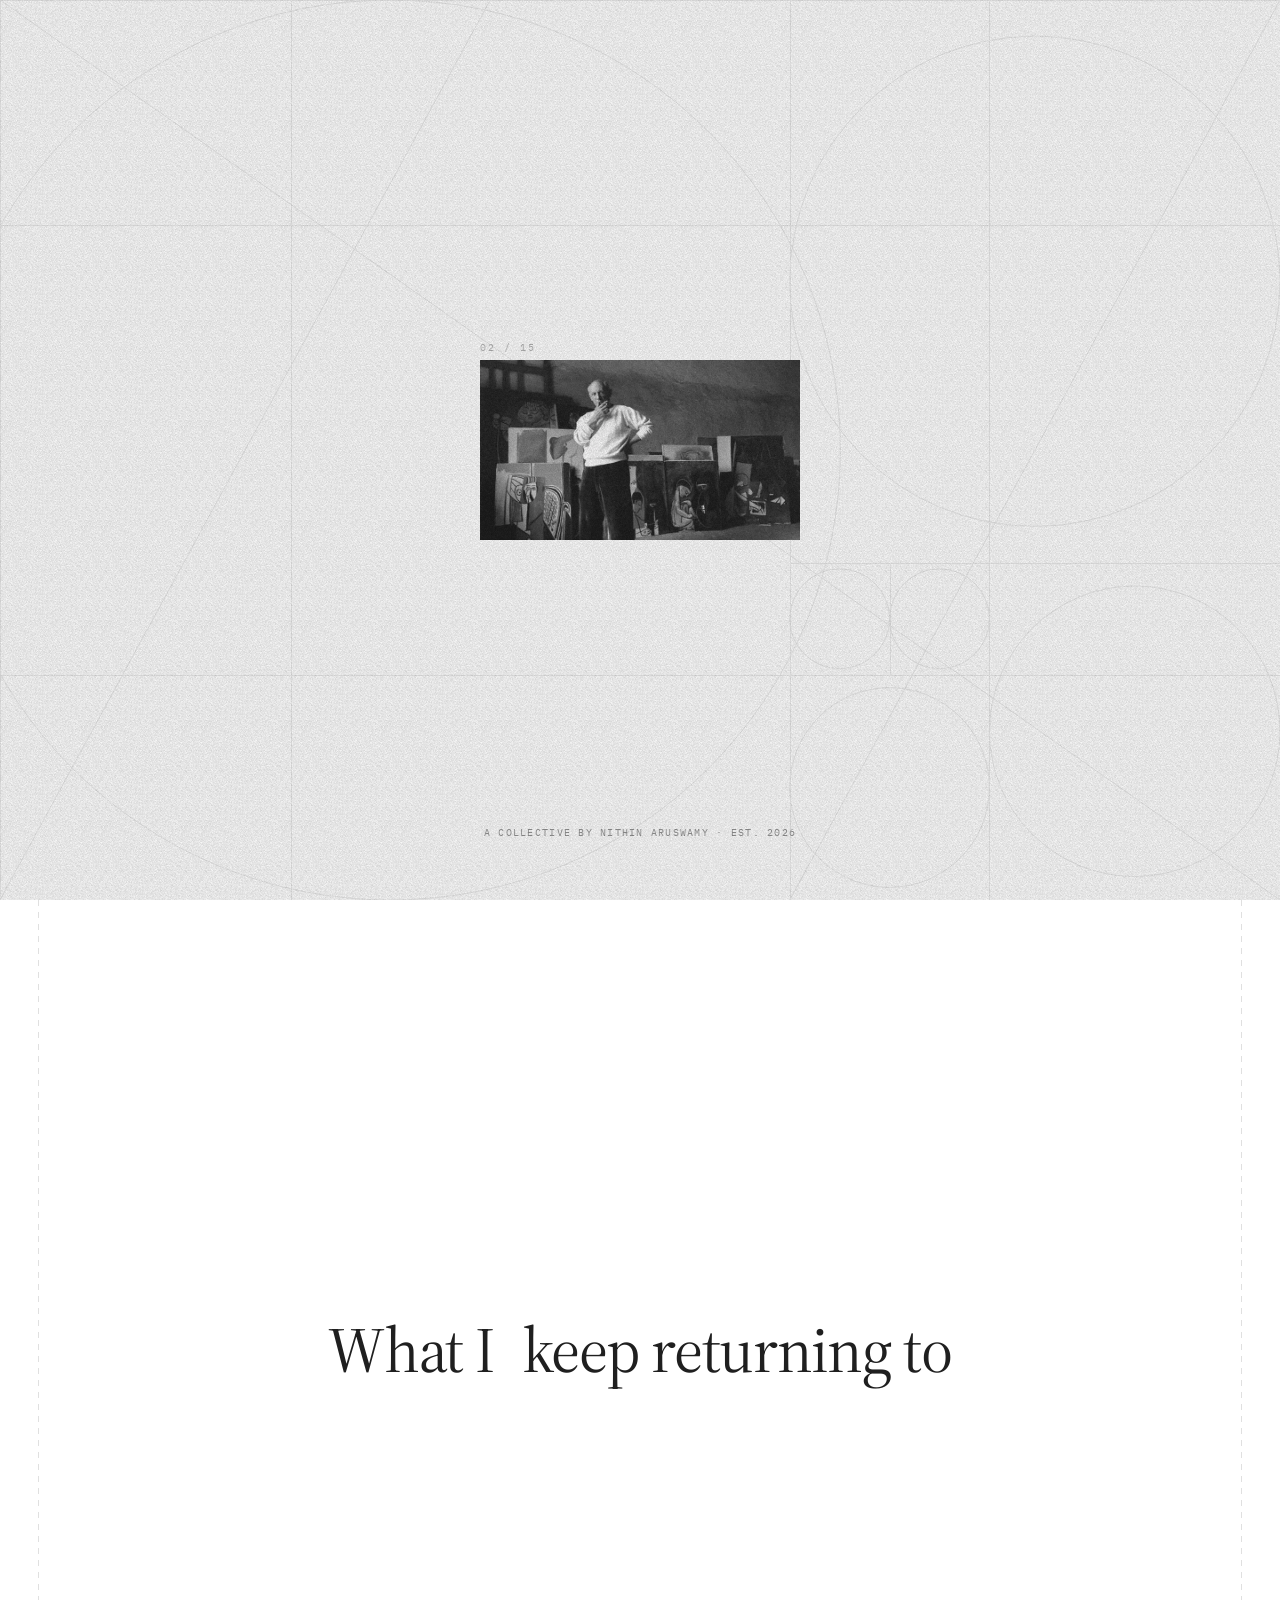
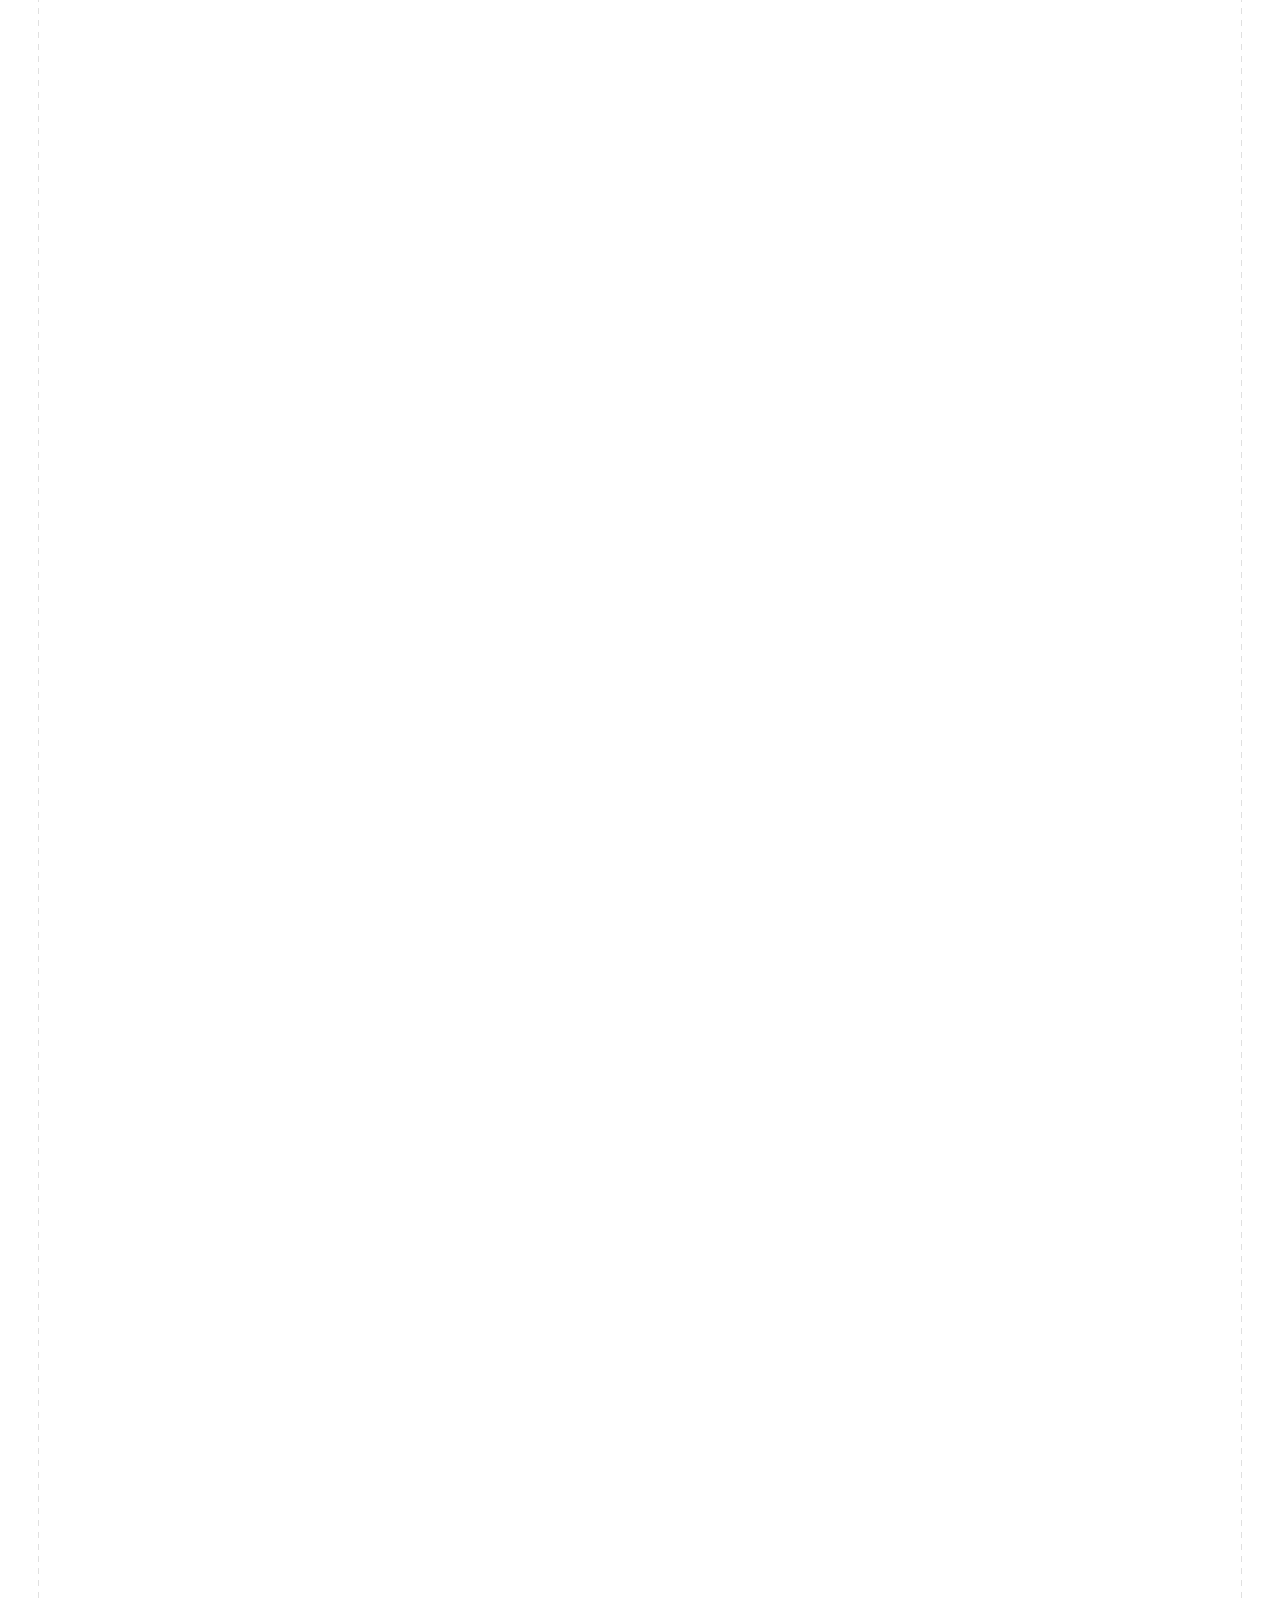
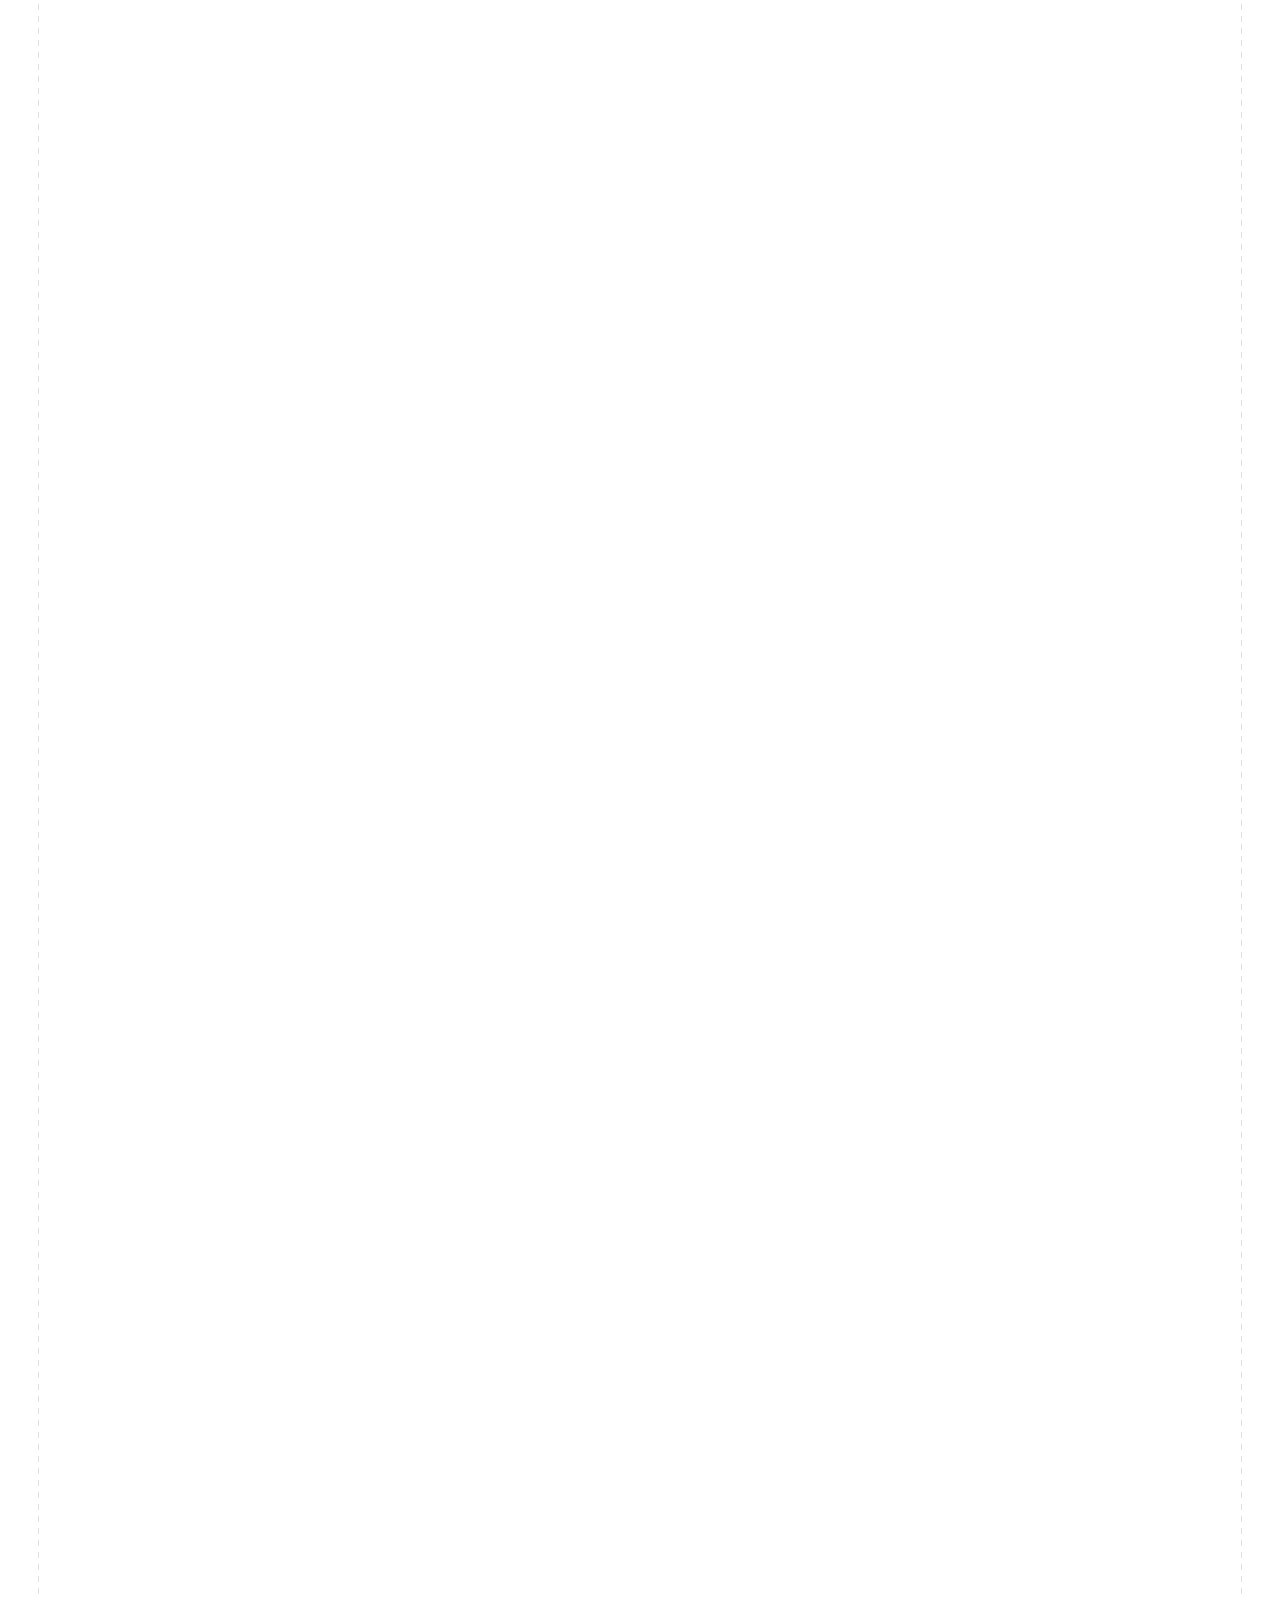
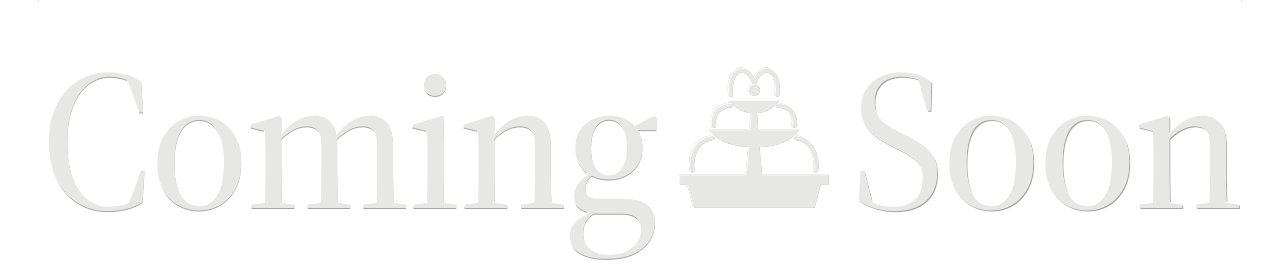
==== index.html @ fdff9610 "colour the scroll photos, reorder them, fix clipped v The scroll section uses colour cuts of the sam" ====
<!doctype html>
<html lang="en">
<head>
  <meta charset="utf-8">
  <meta name="viewport" content="width=device-width, initial-scale=1">
  <title>Private Garden</title>
  <meta name="description" content="A design collective by Nithin Aruswamy">
  <link rel="canonical" href="https://studio.nithinaruswamy.com/">
  <meta property="og:title" content="Private Garden">
  <meta property="og:description" content="A design collective by Nithin Aruswamy">
  <meta property="og:url" content="https://studio.nithinaruswamy.com/">
  <meta property="og:type" content="website">
  <meta property="og:site_name" content="Private Garden">
  <meta property="og:image" content="https://studio.nithinaruswamy.com/assets/og.png">
  <meta property="og:image:width" content="1200">
  <meta property="og:image:height" content="630">
  <meta property="og:image:alt" content="Private Garden. A pencil drawing of a fountain. A Collective by Nithin Aruswamy.">
  <meta property="og:video" content="https://studio.nithinaruswamy.com/assets/og.mp4">
  <meta property="og:video:secure_url" content="https://studio.nithinaruswamy.com/assets/og.mp4">
  <meta property="og:video:type" content="video/mp4">
  <meta property="og:video:width" content="1200">
  <meta property="og:video:height" content="630">
  <meta name="twitter:card" content="summary_large_image">
  <meta name="twitter:title" content="Private Garden">
  <meta name="twitter:description" content="A design collective by Nithin Aruswamy">
  <meta name="twitter:image" content="https://studio.nithinaruswamy.com/assets/og.png">
  <link rel="icon" type="image/svg+xml" href="favicon.svg">
  <link rel="preconnect" href="https://fonts.googleapis.com">
  <link rel="preconnect" href="https://fonts.gstatic.com" crossorigin>
  <link rel="preconnect" href="https://api.fontshare.com" crossorigin>
  <!-- the faces the page is set in -->
  <link href="https://fonts.googleapis.com/css2?family=Host+Grotesk:wght@300..800&family=IBM+Plex+Mono&family=Source+Serif+4:ital,opsz,wght@0,8..60,200..900;1,8..60,200..900&display=swap" rel="stylesheet">
  <!-- the bio face and the four the title letters change to on hover: these load without holding the page up -->
  <link href="https://api.fontshare.com/v2/css?f[]=erode@400,500,600&display=swap" rel="stylesheet" media="print" onload="this.media='all'">
  <link href="https://fonts.googleapis.com/css2?family=Silkscreen&family=Story+Script&family=Style+Script&family=Workbench&display=swap" rel="stylesheet" media="print" onload="this.media='all'">
  <noscript><link href="https://api.fontshare.com/v2/css?f[]=erode@400,500,600&display=swap" rel="stylesheet"></noscript>
  <link rel="stylesheet" href="style.css?v=1117130151">
  <noscript><style>#intro { display: none; } body { overflow: auto !important; } .under, .garden, .foot { opacity: 1 !important; }</style></noscript>
</head>
<body class="intro-on">
  <div class="grain" aria-hidden="true"></div>
  <div class="grain lite" aria-hidden="true"></div>

  <!-- intro: film -> card -> flicker -> ruler lines -> name -->
  <section id="intro" aria-hidden="true">
    <div id="stage" class="stage">
      <video id="reel" playsinline preload="auto"></video>
      <div id="flicker" class="flicker"></div>
    </div>
    <svg id="fgrid" class="fgrid" preserveAspectRatio="none" aria-hidden="true"></svg>
    <p id="count" class="count"></p>
    <p id="cap" class="cap"></p>
    <svg id="guides" class="guides"></svg>
    <button id="skip" class="skip">skip</button>
    <!-- follows the cursor while the film plays; a click switches the sound -->
    <div id="tag" class="tag" aria-hidden="true"><span>Audio on</span></div>
  </section>

  <main id="site">
    <!-- written large in the middle at the end of the intro, then it moves up and sits half cut at the top -->
    <h1 id="name" class="name card" aria-label="Private Garden"><noscript>Private Garden</noscript></h1>

    <p class="under"><span class="by">A Collective by <a id="by" class="hl-me" target="_blank" rel="noopener">Nithin Aruswamy</a></span></p>

    <div class="garden">
      <svg id="fountain" viewBox="12 50 376 334" preserveAspectRatio="xMidYMax meet" role="img" aria-label="A fountain, drawn by hand. Put your cursor in the water."></svg>
    </div>

    <blockquote class="quote"><p id="quote" class="hl-me"></p><cite id="quote-by"></cite></blockquote>

    <!-- three short lines and a way out, on the right -->
    <div class="bio">
      <p id="bio"></p>
      <a class="btn" id="about"><span class="hl-me">About</span><span aria-hidden="true">→</span></a>
    </div>

    <a class="foot replay" href="./">
      <svg viewBox="0 0 16 16" aria-hidden="true"><path d="M8.6 8.4a.9.9 0 0 0-.9-.9 1.8 1.8 0 0 0-1.8 1.8 2.9 2.9 0 0 0 2.9 2.9 4.7 4.7 0 0 0 4.7-4.7A6.1 6.1 0 0 0 7.4 1.4 6.6 6.6 0 0 0 2 4.2M2 1.6v2.8h2.8"/></svg>
      Replay intro
    </a>
    <a class="foot x" id="x" target="_blank" rel="noopener">
      <svg viewBox="0 0 16 16" aria-hidden="true"><path d="M2.4 2.5h2.9l8.3 11h-2.9zM13 2.5 8.8 7.2M7 9.2l-4.2 4.3"/></svg>
      <span id="x-handle"></span>
    </a>
  </main>

  <!-- work: scroll-driven stack that bursts into a field. see work.js -->
  <section id="work" class="work" aria-label="Work">
    <div class="work-rails" aria-hidden="true"></div>
    <div class="work-stage">
      <div class="work-space"></div>
      <p class="work-word"></p>
      <p class="work-word"></p>
    </div>
  </section>

  <!-- footer: two words pressed into the page with a fountain between them -->
  <footer class="end" id="end">
    <p class="end-big" id="end-big" aria-label="Coming soon">
      <span class="end-line" id="end-line" aria-hidden="true">
        <span class="w">Coming</span>
        <svg class="end-icon" viewBox="0 0 100 100">
          <path d="M2 79h96v6H2zM7 85h86l-4 15H11zM45 79l2-22h6l2 22zM21 50h58q-8 11-29 11t-29-11zM47.5 50l1-15h3l1 15zM34 31h32q-6 8-16 8t-16-8zM50 20.4a3.6 3.6 0 1 0 .01 0z"/>
          <path class="jet" d="M50 19C44 5 33 12 35 27M50 19c6-14 17-7 15 8M35 34c-10 1-12 8-11 13M65 34c10 1 12 8 11 13M23 55c-12 2-14 14-13 21M77 55c12 2 14 14 13 21"/>
        </svg>
        <span class="w">Soon</span>
      </span>
    </p>
  </footer>

  <script src="config.js?v=1117130151"></script>
  <script src="fountain.js?v=1117130151"></script>
  <script src="main.js?v=1117130151"></script>
  <script src="work.js?v=1117130151"></script>
</body>
</html>
---- style.css ----
:root {
  --paper: #fff;
  --ink: #111;
  --rule: #ebebeb;       /* ruler lines: light gray, not black */
  --rule-text: #b4b4b4;
  --serif: "Source Serif 4", Georgia, serif;
  --sans: "Host Grotesk", system-ui, sans-serif;
  --mono: "IBM Plex Mono", ui-monospace, monospace;
}

* { box-sizing: border-box; margin: 0; padding: 0; }
html, body { background: var(--paper); color: var(--ink); }
body { font-family: var(--sans); overflow-x: hidden; -webkit-font-smoothing: antialiased; }
body.intro-on { overflow: hidden; }
::selection { background: var(--ink); color: #fff; }   /* selected text: white on black */
button { font: inherit; color: inherit; background: none; border: 0; cursor: pointer; }
a { color: inherit; }

/* a still film grain laid over everything */
.grain {
  position: fixed; inset: 0; z-index: 9999; pointer-events: none;
  background-image: url("data:image/svg+xml;utf8,<svg xmlns='http://www.w3.org/2000/svg' width='200' height='200'><filter id='n'><feTurbulence type='fractalNoise' baseFrequency='1.6' numOctaves='2' seed='1' stitchTiles='stitch'/><feColorMatrix values='0 0 0 0 0  0 0 0 0 0  0 0 0 0 0  0 0 0 .6 0'/></filter><rect width='100%' height='100%' filter='url(%23n)'/></svg>"); background-size: 100px 100px;
  opacity: .36; mix-blend-mode: multiply;
}
/* the same grain in white, so it also shows on the photos and anything dark */
.grain.lite { background-image: url("data:image/svg+xml;utf8,<svg xmlns='http://www.w3.org/2000/svg' width='200' height='200'><filter id='n'><feTurbulence type='fractalNoise' baseFrequency='1.6' numOctaves='2' seed='5' stitchTiles='stitch'/><feColorMatrix values='0 0 0 0 1  0 0 0 0 1  0 0 0 0 1  0 0 0 .6 0'/></filter><rect width='100%' height='100%' filter='url(%23n)'/></svg>"); opacity: .12; mix-blend-mode: screen; }

/* ---------- intro ---------- */
#intro {
  position: fixed; inset: 0; z-index: 20;
  background: #000;
  transition: background-color .6s ease;
}
#intro.paper { background: var(--paper); }
#intro.clear { background: transparent; pointer-events: none; }
#intro.gone { display: none; }

.stage {
  position: absolute; top: 0; left: 0; width: 100vw; height: 100vh; height: 100dvh;
  background: #000; overflow: hidden;
  transition: top .9s cubic-bezier(.7,0,.2,1), left .9s cubic-bezier(.7,0,.2,1),
              width .9s cubic-bezier(.7,0,.2,1), height .9s cubic-bezier(.7,0,.2,1),
              opacity .4s;
}
.stage.card {
  /* same 16:9 as the reel, so the shrink is a pure scale with no re-crop */
  --w: var(--card);
  width: var(--w); height: calc(var(--w) * 9 / 16);
  top: calc(50vh - var(--w) * 9 / 32); top: calc(50dvh - var(--w) * 9 / 32); left: calc(50vw - var(--w) / 2);
}
.stage.out { opacity: 0; }
.stage video { width: 100%; height: 100%; object-fit: cover; display: none; }
.stage video.on { display: block; }

.flicker { position: absolute; inset: 0; display: none; }
.flicker.on { display: block; }
.flicker > * { position: absolute; inset: 0; width: 100%; height: 100%; object-fit: cover; }

:root { --card: min(320px, 72vw); }

/* small index pinned to the card's top-left corner while the photos run (placed in main.js) */
.count {
  position: absolute; z-index: 3; white-space: nowrap;
  font-family: var(--mono); font-size: .65rem; letter-spacing: .2em; color: var(--rule-text);
  opacity: 0; transition: opacity .3s;
}
.count.on { opacity: 1; }

/* construction lines behind the card. each shape is one unit long (pathLength=1)
   and draws itself over 1.4s; main.js starts them in order as photos land */
.fgrid { position: absolute; inset: 0; width: 100%; height: 100%; pointer-events: none; }
.fgrid > * {
  fill: none; stroke: var(--rule); stroke-width: 1;
  stroke-dasharray: 1 1; stroke-dashoffset: 1;
  transition: stroke-dashoffset 1s cubic-bezier(.65, 0, .35, 1);
}
.stage { z-index: 2; }  /* the photo sits over the construction lines */
.stage.card.out { opacity: 0; transform: scale(.97); transition: opacity .9s ease, transform .9s ease; }

/* the stencil of the name: a pen line round each letter, under the real letters */
.ink { position: fixed; inset: 0; width: 100%; height: 100%; z-index: 29; pointer-events: none; overflow: visible; transition: opacity .5s; }
.ink.out { opacity: 0; }
.ink text {
  fill: none; stroke: var(--ink); stroke-width: 1.1px; stroke-opacity: .75; stroke-linejoin: round;
  stroke-dasharray: var(--len); stroke-dashoffset: var(--len);
  animation: ink-draw .9s cubic-bezier(.42, 0, .58, 1) var(--n) forwards;
}
@keyframes ink-draw { to { stroke-dashoffset: 0; } }

.guides { position: absolute; inset: 0; width: 100%; height: 100%; overflow: visible; transition: opacity .6s; }
.guides line { stroke: var(--rule); stroke-width: 1; transition: stroke-dashoffset 1.4s cubic-bezier(.65,0,.35,1); }
.guides text { font-family: var(--mono); font-size: 9px; letter-spacing: .12em; fill: var(--rule-text); opacity: 0; transition: opacity .4s; }
.guides.drawn text { opacity: .8; }
.guides.out { opacity: 0; }

.skip {
  position: absolute; right: 1.4rem; bottom: 1.2rem; z-index: 6;
  font-family: var(--mono); font-size: .7rem; letter-spacing: .2em; text-transform: uppercase;
  color: #fff; opacity: .45; transition: opacity .2s;
}
#intro.paper .skip { color: var(--ink); }

/* the tag that rides beside the cursor while the film plays and says whether the
   sound is on. it is placed by main.js, and only shows while the cursor is moving. */
.tag {
  position: fixed; left: 0; top: 0; z-index: 7; pointer-events: none;
  padding: .55em .85em .5em;
  background: var(--ink); color: #fff; box-shadow: 0 0 0 1px rgba(255, 255, 255, .3);
  font-family: var(--mono); font-size: .64rem; letter-spacing: .2em; text-transform: uppercase; white-space: nowrap;
  opacity: 0; transition: opacity .35s, background-color .2s, color .2s;
}
.tag.on { opacity: 1; }
.tag.rest { left: 50%; top: auto; bottom: 13vh; transform: translateX(-50%); }   /* touch screens */
.tag.off { background: #fff; color: var(--ink); box-shadow: 0 0 0 1px rgba(0, 0, 0, .3); }
#intro { touch-action: none; user-select: none; -webkit-user-select: none; -webkit-touch-callout: none; }

/* ---------- name ---------- */
/* Source Serif 4 at its display optical size, like bharadwhat, a touch heavier and looser.
   font-size is fitted to the screen width in main.js. */
.name {
  font-family: var(--serif); font-weight: 480; font-optical-sizing: auto;
  font-size: 12vw; line-height: .92; letter-spacing: -.012em;
  white-space: nowrap; text-align: center; margin: 0;
  /* rests half cut at the top of the page, above the clear intro layer */
  position: absolute; left: 0; right: 0; top: 0; z-index: 30;
  transform: translateY(-.24em);
  transition: transform 1.25s cubic-bezier(.62, 0, .18, 1);
  pointer-events: none;
}
/* during the intro it is a title card in the middle of the screen */
.name.card { transform: translateY(calc(50svh - 50%)); }
.name.still { transition: none; }
/* each letter is written in over its stencil: the ink arrives from the left behind a
   soft, slanted edge, like a pen crossing it, one letter after the next. nothing moves. */
.ch {
  position: relative; display: inline-block; opacity: 0;
  padding: .12em .07em; margin: -.12em -.07em;   /* room for ink that overhangs the letter's box */
  -webkit-mask: linear-gradient(100deg, #000 44%, transparent 56%) 100% 0 / 300% 100% no-repeat;
          mask: linear-gradient(100deg, #000 44%, transparent 56%) 100% 0 / 300% 100% no-repeat;
}
.name.set .ch { opacity: 1; animation: write .75s cubic-bezier(.45, 0, .25, 1) calc(var(--i) * 110ms) both; }
@keyframes write { from { -webkit-mask-position: 100% 0; mask-position: 100% 0; } to { -webkit-mask-position: 0 0; mask-position: 0 0; } }
.name.instant .ch { animation: none; -webkit-mask: none; mask: none; }
/* on the page, each letter of the title changes to another typeface under the cursor */
/* (only over the letter itself: the box of a letter hangs well below its baseline) */
.ch .hit { position: absolute; left: .07em; right: .07em; top: 0; bottom: var(--drop, 24%); }
body.live .name .ch .hit { pointer-events: auto; cursor: default; }
@media (hover: hover) and (pointer: fine) and (min-width: 701px) {
  .name.set .ch:hover .b { opacity: 0; }
  .name.set .ch:hover .a { opacity: 1; }
}
.ch .a {
  position: absolute; left: 50%; bottom: .12em; transform: translateX(-50%);
  opacity: 0; pointer-events: none; line-height: 1;
}
.sp { display: inline-block; width: .26em; }
.probe { display: inline-block; width: 0; height: 0; }

.f-ital   { font-family: var(--serif); font-style: italic; font-weight: 300; }
.f-black  { font-family: var(--serif); font-weight: 900; }
.f-script { font-family: "Style Script", cursive; }
.f-story  { font-family: "Story Script", cursive; }
.f-bench  { font-family: "Workbench", monospace; font-size: .8em; }
.f-pixel  { font-family: "Silkscreen", monospace; font-size: .62em; }

/* ---------- hero: the title half cut at the top, the fountain under it ---------- */
#site {
  position: relative; height: 100vh; height: 100svh; min-height: 560px; display: flex; flex-direction: column;
  padding-top: calc(var(--title, 12vw) * .7);   /* the part of the title that shows */
}
.under, .garden, .quote, .bio, .foot { opacity: 0; transition: opacity 1.1s ease .35s; }
body.live .under, body.live .garden, body.live .quote, body.live .bio, body.live .foot { opacity: 1; }

.under {
  display: flex; justify-content: flex-end; align-items: baseline; gap: 2rem;
  padding: 0 3vw; font-size: 14px; letter-spacing: .02em;
}
.under a { font-weight: 600; color: inherit; text-decoration: none; }
/* the title's letter boxes reach down over this line, so it sits above them */
body.live .under { position: relative; z-index: 31; }

/* the fountain takes everything that is left */
.garden { flex: 1 1 0; min-height: 0; position: relative; margin: .6rem 0 3.4rem; }
.garden svg, .garden canvas { position: absolute; left: 0; right: 0; bottom: 0; width: 100%; height: 100%; display: block; overflow: visible; }
.garden canvas { pointer-events: none; }

.quote {
  position: absolute; left: 3vw; top: 46%; width: min(17rem, 21vw); margin: 0;
  font-family: var(--serif); font-size: clamp(17px, 1.45vw, 22px); line-height: 1.3; letter-spacing: -.005em;
}
.quote p { font-style: italic; }
.quote .hl { display: block; white-space: normal; cursor: default; }   /* the sweep, over a block that wraps */
.quote cite {
  display: block; margin-top: .9rem; font-style: normal;
  font-family: var(--mono); font-size: 10px; letter-spacing: .14em; text-transform: uppercase; color: #8a8a8a;
}
.quote cite::before { content: "\2014\00a0"; }

/* three lines and a button, on the right, a little lower than the quote */
/* set in Erode (Fontshare), a chiselled reading serif */
.bio { position: absolute; right: 3vw; top: 54%; font-family: "Erode", var(--serif); font-size: 16px; line-height: 1.75; letter-spacing: .005em; }
.bio p span { display: block; white-space: nowrap; }   /* one line each */
.bio b, .bio p a { font-weight: 600; color: inherit; text-decoration: none; }
.bio b { cursor: default; }
.btn {
  display: inline-flex; align-items: center; gap: .3em; margin-top: .9rem; padding: 2px 10px;
  background: #f0f0f0; color: var(--ink); font-weight: 500; text-decoration: none;
}

/* the one hover effect on the page: on About and the bold names, a band of colour
   crosses the word from left to right. nothing grows or moves. */
.hl { position: relative; display: inline-block; white-space: nowrap; vertical-align: top; }
.hl-grad {
  position: absolute; inset: 0; opacity: 0; pointer-events: none; user-select: none;
  color: transparent; -webkit-text-fill-color: transparent;
  background-image: linear-gradient(90deg, transparent 0%, transparent 33.33%,
    #c99bc6 40%, #ee6f58 45%, #e6b950 50%, #b6c8e8 55%, #5c8ee0 60%, transparent 66.67%, transparent 100%);
  background-image: linear-gradient(90deg, transparent 0%, transparent 33.33%,
    lab(69 21.6 -14.7) 40%, lab(62.6 48 36.3) 45%, lab(78.8 12.4 59.6) 50%, lab(80.3 -0.3 -17.8) 55%, lab(58.7 1.8 -46.8) 60%, transparent 66.67%, transparent 100%);
  background-size: 300% 100%; background-position: 100% 0; background-repeat: no-repeat;
  -webkit-background-clip: text; background-clip: text;
}
@media (hover: hover) and (pointer: fine) {
  a:hover .hl-grad, .hl:hover .hl-grad, .quote:hover .hl-grad { opacity: .94; animation: sweep .85s cubic-bezier(.4, 0, .2, 1) both; }
}
@keyframes sweep { from { background-position: 100% 0; } to { background-position: 0 0; } }
@media (prefers-reduced-motion: reduce) { a:hover .hl-grad, .hl:hover .hl-grad, .quote:hover .hl-grad { animation: none; } }

/* foot links: hairline icons drawn like the rest of the page */
.foot {
  position: absolute; bottom: 1.2rem; display: inline-flex; align-items: center; gap: .55em;
  font-size: 12px; letter-spacing: .02em; color: #8a8a8a; text-decoration: none;
}
.foot svg { width: 15px; height: 15px; fill: none; stroke: currentColor; stroke-width: 1; stroke-linecap: round; stroke-linejoin: round; }
.x { left: 3vw; }
.replay { right: 3vw; }

/* the caption at the foot of the screen while the photos run */
.cap {
  position: absolute; left: 0; right: 0; bottom: 6.5vh; z-index: 3; text-align: center; padding: 0 1.5rem;
  font-family: var(--mono); font-size: clamp(9px, .82vw, 11.5px); line-height: 1.75; letter-spacing: .12em; text-transform: uppercase;
  color: #8f8f8f; opacity: 0; transition: opacity .6s;
}
.cap.on { opacity: 1; }
.cap span { display: block; }

/* fountain: pencil drawing (svg) with live water over it (canvas).
   a still noise mask breaks the lines up like graphite on paper. */
.garden {
  -webkit-mask-image: var(--graphite); mask-image: var(--graphite);
  -webkit-mask-size: 260px; mask-size: 260px;
  --graphite: url("data:image/svg+xml;utf8,<svg xmlns='http://www.w3.org/2000/svg' width='260' height='260'><filter id='n'><feTurbulence type='fractalNoise' baseFrequency='1.15' numOctaves='2' stitchTiles='stitch'/><feColorMatrix values='0 0 0 0 0  0 0 0 0 0  0 0 0 0 0  0 0 0 -2.6 2.15'/></filter><rect width='100%' height='100%' filter='url(%23n)'/></svg>");
  touch-action: pan-y;
}
#fountain path {
  fill: none; stroke: #232323; stroke-linecap: round; stroke-linejoin: round;
  stroke-dasharray: 1 1; stroke-dashoffset: 1;
  transition: stroke-dashoffset 1s cubic-bezier(.6, 0, .3, 1);
}
#fountain .f-line   { stroke-width: .8; }
#fountain .f-detail { stroke-width: .5; }
#fountain .f-shade  { stroke-width: .42; stroke: #4a4a4a; }

/* ---------- work: pinned stage on a tall scroll track ---------- */
.work { position: relative; height: 420svh; --blank: #f1f1ef; }   /* work.js sets the real height */
.work-rails { position: absolute; inset: 0 3vw; pointer-events: none; }
.work-rails::before, .work-rails::after {
  content: ""; position: absolute; top: 0; bottom: 0; width: 1px;
  background: repeating-linear-gradient(#e0e0e0 0 6px, transparent 6px 12px);
}
.work-rails::before { left: 0; } .work-rails::after { right: 0; }
.work-stage { position: sticky; top: 0; height: 100svh; overflow: hidden; }
.work-space { position: absolute; top: 50%; left: 50%; width: 0; height: 0; }
.work-card {
  position: absolute; top: 0; left: 0; translate: -50% -50%; display: block;
  background: var(--blank); opacity: 0; will-change: transform, opacity; text-decoration: none;
}
.work-card img { width: 100%; height: 100%; object-fit: cover; display: block; }
/* caption under a card once it has landed, if it has a title */
.work-cap {
  position: absolute; left: 0; top: calc(100% + 8px); white-space: nowrap;
  font-family: var(--mono); font-size: 10px; letter-spacing: .04em; text-transform: uppercase; color: #1f1f1f;
  opacity: 0; transition: opacity .4s;
}
.work-card.open .work-cap { opacity: 1; }
.work-word {
  position: absolute; top: 50%; left: 50%; margin: 0; white-space: nowrap; pointer-events: none; z-index: 400;
  font-family: var(--serif); font-weight: 400; font-size: clamp(30px, 5vw, 76px); line-height: 1; letter-spacing: -.02em;
  color: #1f1f1f; transform-origin: 0 50%;
}
.work-word:first-of-type { transform-origin: 100% 50%; }
/* reduced motion: a plain grid */
.work.still { height: auto; padding: 12vh 6vw; }
.work.still .work-stage { position: static; height: auto; overflow: visible; }
.work.still .work-word { position: static; display: inline; font-size: clamp(28px, 4vw, 56px); }
.work.still .work-space { position: static; width: auto; height: auto; display: grid; grid-template-columns: repeat(auto-fill, minmax(160px, 1fr)); gap: 3rem 1.5rem; margin-top: 3rem; }
.work.still .work-card { position: relative; translate: none; opacity: 1; width: auto; aspect-ratio: 16 / 9; }
.work.still .work-cap { opacity: 1; }

/* ---------- footer ---------- */
.end {
  position: relative; display: flex; flex-direction: column; justify-content: flex-end;
  padding: 4vh 3vw 0; overflow: hidden;
}
/* the two words are almost the colour of the page. a hard light edge up and to the left
   and a hard dark edge down and to the right make them read as pressed out of the paper. */
.end-big {
  --lift: -.0032em -.0048em 0 #fff; --drop: .0032em .0048em 0 rgba(112, 112, 108, .62);
  margin: 0 -3vw; padding-bottom: .2em; text-align: center; white-space: nowrap;
  font-family: var(--serif); font-weight: 480; font-size: 15vw; line-height: 1.02; letter-spacing: -.02em;
  color: #e7e7e5; text-shadow: var(--lift), var(--drop);
}
.end-line { display: inline-flex; align-items: baseline; gap: .1em; }
.end-big i { display: inline-block; font-style: normal; }
.end-icon {
  width: .78em; height: .78em; flex: none; overflow: visible; fill: currentColor;
  filter: drop-shadow(-.0032em -.0048em 0 #fff) drop-shadow(.0032em .0048em 0 rgba(112, 112, 108, .62));
}
.end-icon .jet { fill: none; stroke: currentColor; stroke-width: 2.6; stroke-linecap: round; }
/* the whole line rises from under the bottom edge when the footer scrolls into view */
.end-big i, .end-icon { opacity: 0; transform: translateY(1.1em); transition: opacity .5s ease, transform 1.2s cubic-bezier(.16, .84, .24, 1); }
.end-big.in i, .end-big.in .end-icon { opacity: 1; transform: none; }
@media (prefers-reduced-motion: reduce) { .end-big i, .end-icon { opacity: 1; transform: none; transition: none; } }

/* narrower screens: the quote and the lines move under the fountain */
@media (max-width: 1080px) {
  #site { height: auto; min-height: 100svh; padding-bottom: 4.5rem; }
  .under { padding: 0 6vw; font-size: 12px; }
  .garden { flex: 0 0 auto; height: min(92vw, 62svh); margin: 1.5rem 0 0; }
  .quote { position: static; width: auto; padding: 0 12vw; margin: 1.6rem 0 0; text-align: center; }
  .bio { position: static; padding: 0 8vw; margin: 2rem 0 0; text-align: center; }
  .bio p span { white-space: normal; }
  .x { left: 6vw; } .replay { right: 6vw; }
  .end { padding: 7vh 6vw 0; }
    .end-big { margin: 0 -6vw; }
}


/* phones: the title is set large and tight on two lines with the first cut at the top,
   then the three lines and the button, then the fountain, small and centred. no quote,
   and the title letters do not change face. */
@media (max-width: 700px) {
  .name { white-space: normal; text-align: left; padding: 0 2.5vw; line-height: .76; transform: translateY(-.3em); }
  .name .sp { display: block; width: 0; height: 0; }
  body.live .name .ch .hit { pointer-events: none; }
  #site { padding-top: calc(var(--title, 28vw) * 1.36); padding-bottom: 5.5rem; }
  .under { order: 1; justify-content: flex-start; padding: 0 7.5vw; font-size: 13px; }
  .quote { display: none; }
  .bio { order: 2; padding: 0 7.5vw; margin: 2rem 0 0; text-align: left; font-size: 19px; line-height: 1.85; }
  .btn { margin-top: 1.6rem; padding: 7px 14px; font-size: 19px; }
  .garden { order: 3; flex: 0 0 auto; width: 74vw; height: 66vw; margin: 2.6rem auto 0; }
  .guides text { font-size: 7px; }
  /* the two phrases sit above and below the stack (placed in work.js) */
  .work-word { font-size: 34px; transform-origin: 50% 50%; }
  .work-word:first-of-type { transform-origin: 50% 50%; }
}

/* an upright screen: the film keeps its own wide shape, as a band across the middle,
   so nothing is cut off and the shrink to the card is a plain scale */
@media (orientation: portrait) {
  .stage:not(.card) { height: 56.25vw; top: calc(50vh - 28.125vw); top: calc(50dvh - 28.125vw); }
}
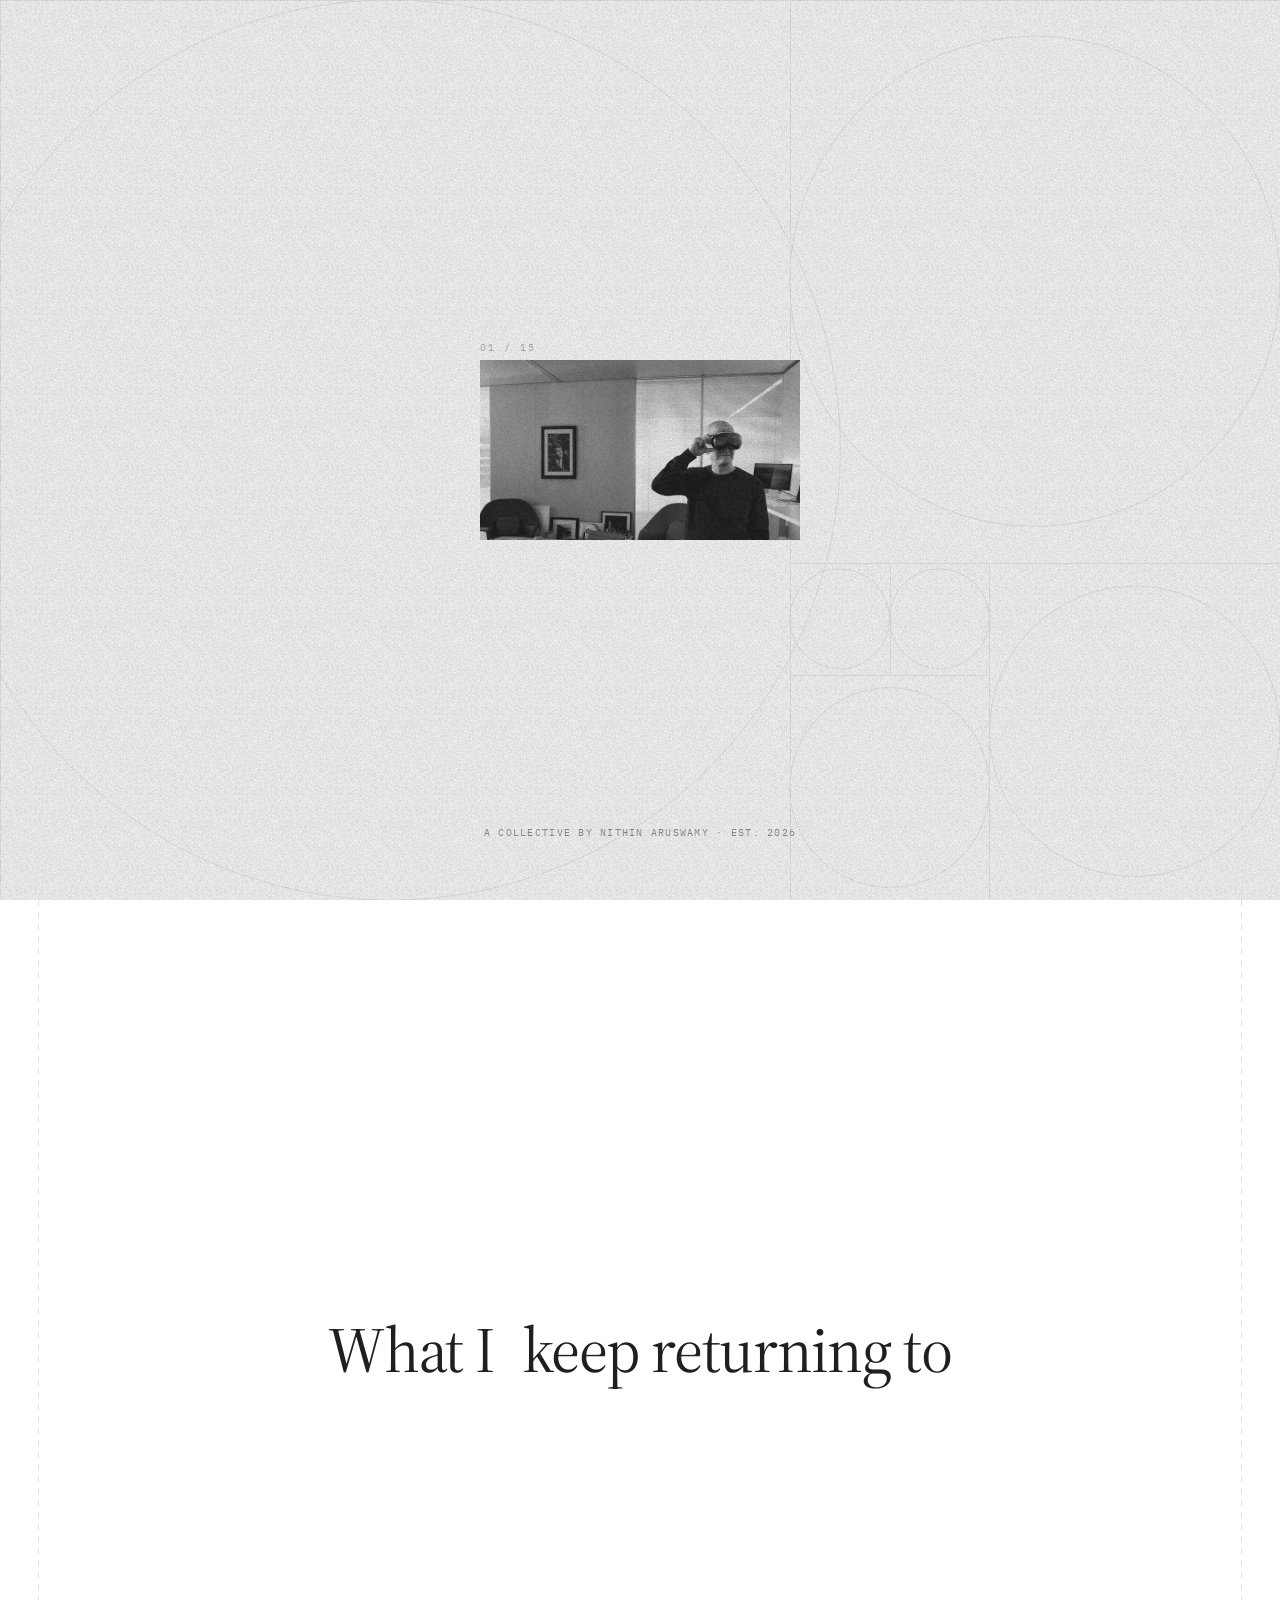
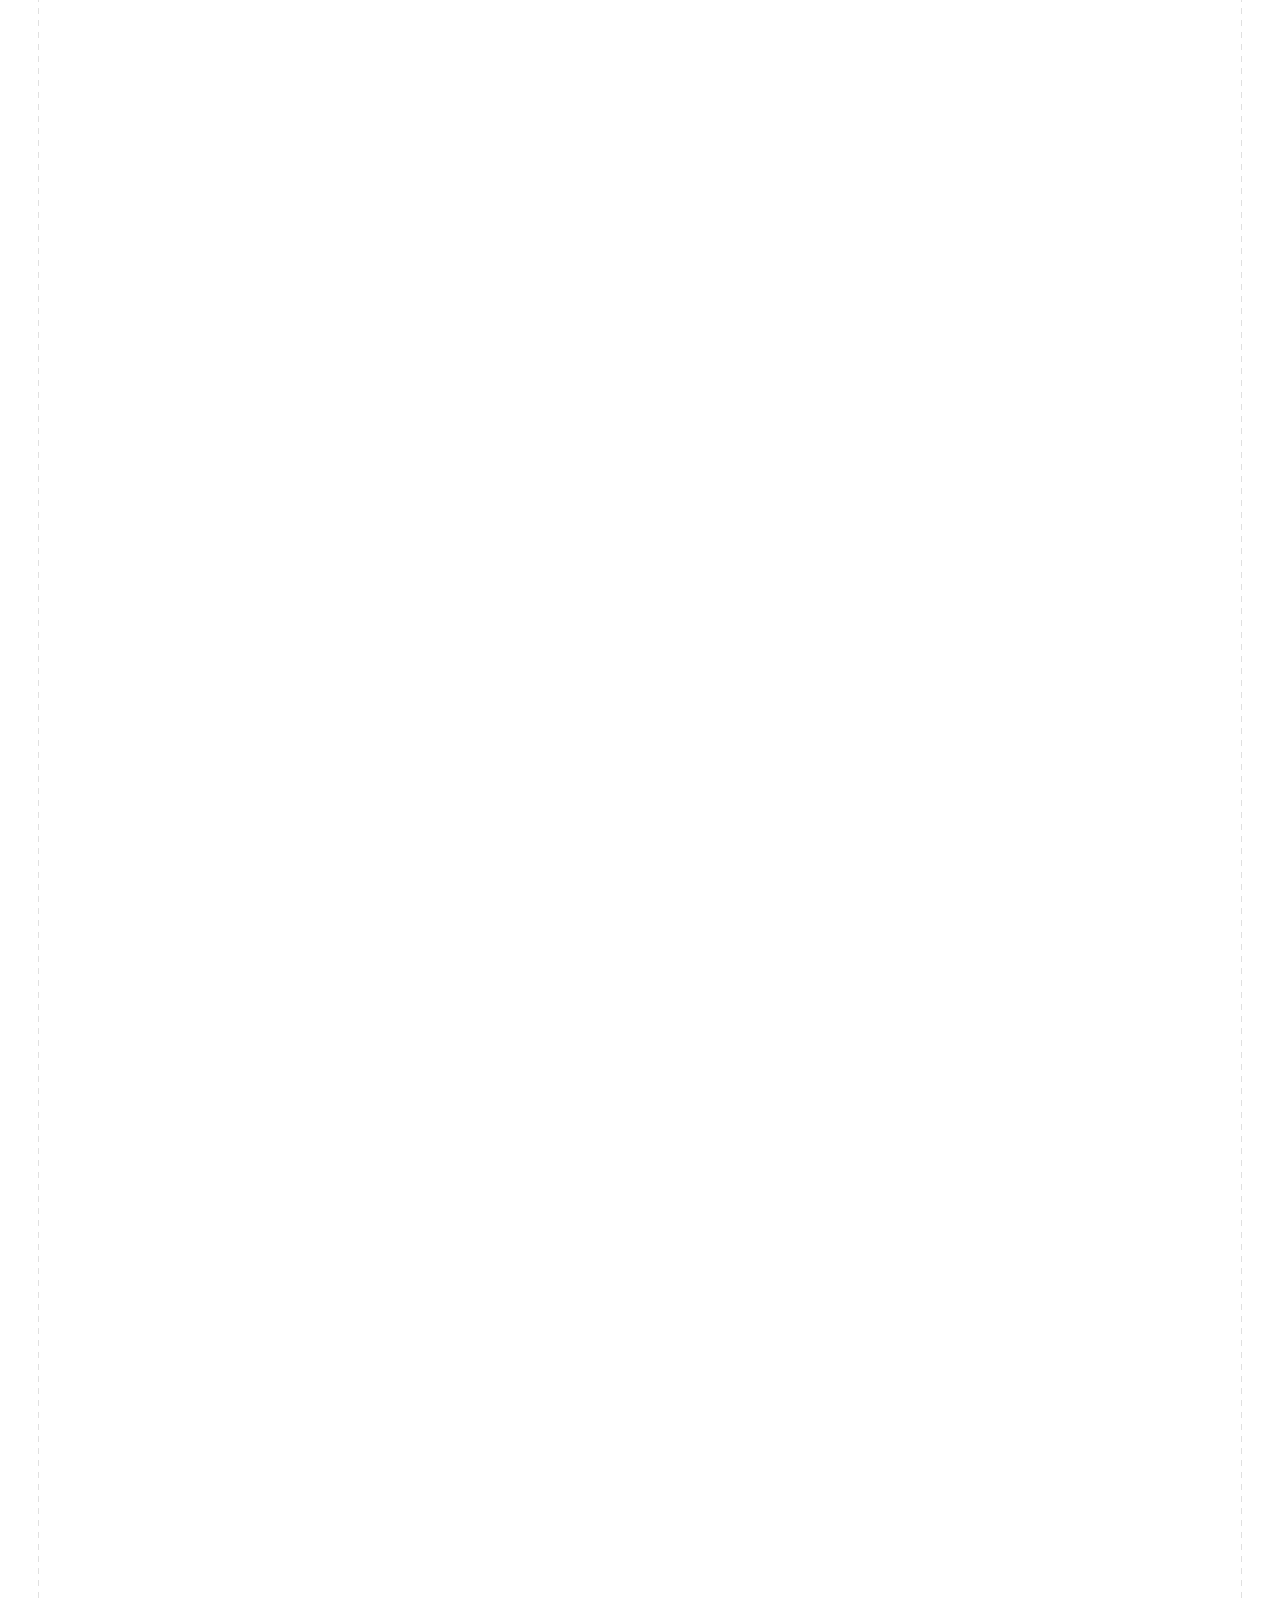
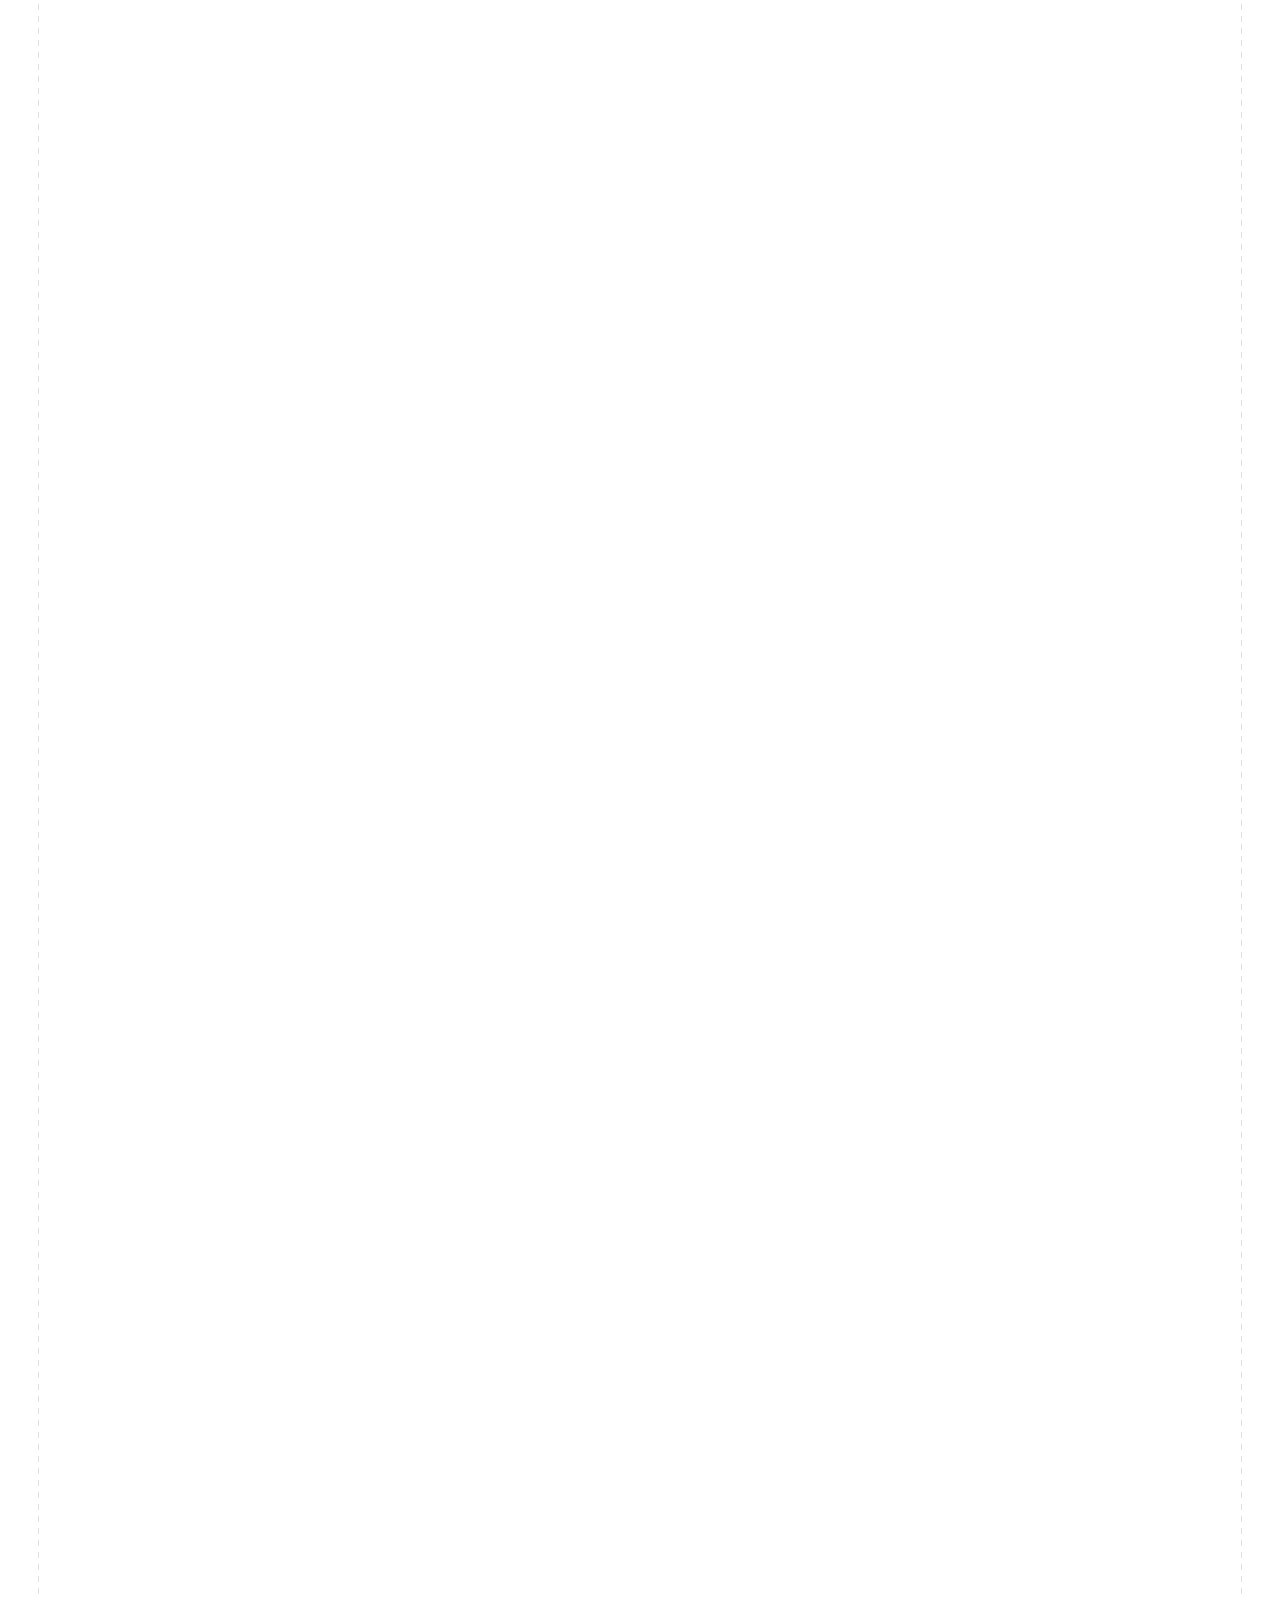
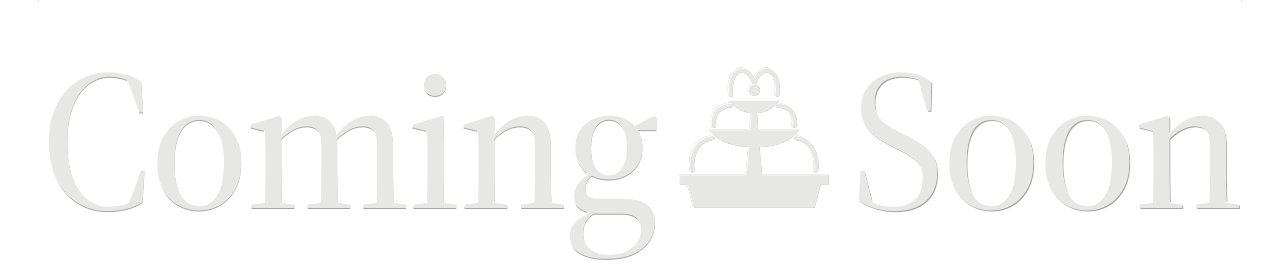
==== commit 0abcb794: "draw the stencil from the letters, fit the phone screen The outline is now a copy of each letter in " ====
--- a/index.html
+++ b/index.html
@@ -34,7 +34,7 @@
   <link href="https://api.fontshare.com/v2/css?f[]=erode@400,500,600&display=swap" rel="stylesheet" media="print" onload="this.media='all'">
   <link href="https://fonts.googleapis.com/css2?family=Silkscreen&family=Story+Script&family=Style+Script&family=Workbench&display=swap" rel="stylesheet" media="print" onload="this.media='all'">
   <noscript><link href="https://api.fontshare.com/v2/css?f[]=erode@400,500,600&display=swap" rel="stylesheet"></noscript>
-  <link rel="stylesheet" href="style.css?v=1117130151">
+  <link rel="stylesheet" href="style.css?v=1117131222">
   <noscript><style>#intro { display: none; } body { overflow: auto !important; } .under, .garden, .foot { opacity: 1 !important; }</style></noscript>
 </head>
 <body class="intro-on">
@@ -108,9 +108,9 @@
     </p>
   </footer>
 
-  <script src="config.js?v=1117130151"></script>
-  <script src="fountain.js?v=1117130151"></script>
-  <script src="main.js?v=1117130151"></script>
-  <script src="work.js?v=1117130151"></script>
+  <script src="config.js?v=1117131222"></script>
+  <script src="fountain.js?v=1117131222"></script>
+  <script src="main.js?v=1117131222"></script>
+  <script src="work.js?v=1117131222"></script>
 </body>
 </html>
--- a/style.css
+++ b/style.css
@@ -76,16 +76,6 @@
 }
 .stage { z-index: 2; }  /* the photo sits over the construction lines */
 .stage.card.out { opacity: 0; transform: scale(.97); transition: opacity .9s ease, transform .9s ease; }
-
-/* the stencil of the name: a pen line round each letter, under the real letters */
-.ink { position: fixed; inset: 0; width: 100%; height: 100%; z-index: 29; pointer-events: none; overflow: visible; transition: opacity .5s; }
-.ink.out { opacity: 0; }
-.ink text {
-  fill: none; stroke: var(--ink); stroke-width: 1.1px; stroke-opacity: .75; stroke-linejoin: round;
-  stroke-dasharray: var(--len); stroke-dashoffset: var(--len);
-  animation: ink-draw .9s cubic-bezier(.42, 0, .58, 1) var(--n) forwards;
-}
-@keyframes ink-draw { to { stroke-dashoffset: 0; } }
 
 .guides { position: absolute; inset: 0; width: 100%; height: 100%; overflow: visible; transition: opacity .6s; }
 .guides line { stroke: var(--rule); stroke-width: 1; transition: stroke-dashoffset 1.4s cubic-bezier(.65,0,.35,1); }
@@ -130,27 +120,38 @@
 /* during the intro it is a title card in the middle of the screen */
 .name.card { transform: translateY(calc(50svh - 50%)); }
 .name.still { transition: none; }
-/* each letter is written in over its stencil: the ink arrives from the left behind a
-   soft, slanted edge, like a pen crossing it, one letter after the next. nothing moves. */
-.ch {
-  position: relative; display: inline-block; opacity: 0;
-  padding: .12em .07em; margin: -.12em -.07em;   /* room for ink that overhangs the letter's box */
+/* each letter is three copies in one box: .o is its outline (the stencil), .b the black
+   letter, .a the other typeface it changes to on hover. the outline is drawn first,
+   then the black is written in over it: both arrive from the left behind a soft,
+   slanted edge, like a pen crossing the letter, one letter after the next.
+   (.o and .b are padded so ink that overhangs the letter's box is not clipped.) */
+.ch { position: relative; display: inline-block; }
+.ch .b, .ch .o {
+  display: inline-block; padding: .12em .07em; margin: -.12em -.07em; opacity: 0;
   -webkit-mask: linear-gradient(100deg, #000 44%, transparent 56%) 100% 0 / 300% 100% no-repeat;
           mask: linear-gradient(100deg, #000 44%, transparent 56%) 100% 0 / 300% 100% no-repeat;
 }
-.name.set .ch { opacity: 1; animation: write .75s cubic-bezier(.45, 0, .25, 1) calc(var(--i) * 110ms) both; }
+.ch .o {
+  position: absolute; left: 0; top: 0; pointer-events: none; user-select: none;
+  color: transparent; -webkit-text-stroke: 1px rgba(17, 17, 17, .7);
+  transition: opacity .5s;
+}
+.name.stencil .ch .o { opacity: 1; animation: write .55s cubic-bezier(.45, 0, .25, 1) calc(var(--i) * 70ms) both; }
+.name.inked .ch .o { opacity: 0; }
+.name.set .ch .b { opacity: 1; animation: write .75s cubic-bezier(.45, 0, .25, 1) calc(var(--i) * 110ms) both; }
 @keyframes write { from { -webkit-mask-position: 100% 0; mask-position: 100% 0; } to { -webkit-mask-position: 0 0; mask-position: 0 0; } }
-.name.instant .ch { animation: none; -webkit-mask: none; mask: none; }
+.name.instant .ch .b { animation: none; -webkit-mask: none; mask: none; }
+.name.instant .ch .o { display: none; }
 /* on the page, each letter of the title changes to another typeface under the cursor */
 /* (only over the letter itself: the box of a letter hangs well below its baseline) */
-.ch .hit { position: absolute; left: .07em; right: .07em; top: 0; bottom: var(--drop, 24%); }
+.ch .hit { position: absolute; left: 0; right: 0; top: 0; bottom: var(--drop, 24%); }
 body.live .name .ch .hit { pointer-events: auto; cursor: default; }
 @media (hover: hover) and (pointer: fine) and (min-width: 701px) {
   .name.set .ch:hover .b { opacity: 0; }
   .name.set .ch:hover .a { opacity: 1; }
 }
 .ch .a {
-  position: absolute; left: 50%; bottom: .12em; transform: translateX(-50%);
+  position: absolute; left: 50%; bottom: 0; transform: translateX(-50%);
   opacity: 0; pointer-events: none; line-height: 1;
 }
 .sp { display: inline-block; width: .26em; }
@@ -168,7 +169,9 @@
   position: relative; height: 100vh; height: 100svh; min-height: 560px; display: flex; flex-direction: column;
   padding-top: calc(var(--title, 12vw) * .7);   /* the part of the title that shows */
 }
-.under, .garden, .quote, .bio, .foot { opacity: 0; transition: opacity 1.1s ease .35s; }
+/* these arrive once the title has moved up to the top (straight away if there was no intro) */
+.under, .garden, .quote, .bio, .foot { opacity: 0; transition: opacity 1.1s ease 1.2s; }
+body.snap .under, body.snap .garden, body.snap .quote, body.snap .bio, body.snap .foot { transition-delay: 0s; }
 body.live .under, body.live .garden, body.live .quote, body.live .bio, body.live .foot { opacity: 1; }
 
 .under {
@@ -343,12 +346,15 @@
   .name { white-space: normal; text-align: left; padding: 0 2.5vw; line-height: .76; transform: translateY(-.3em); }
   .name .sp { display: block; width: 0; height: 0; }
   body.live .name .ch .hit { pointer-events: none; }
-  #site { padding-top: calc(var(--title, 28vw) * 1.36); padding-bottom: 5.5rem; }
+  /* the first screen holds everything: the fountain takes the room that is left */
+  #site { height: auto; min-height: 100svh; padding-top: calc(var(--title, 28vw) * 1.36); padding-bottom: 0; }
   .under { order: 1; justify-content: flex-start; padding: 0 7.5vw; font-size: 13px; }
   .quote { display: none; }
-  .bio { order: 2; padding: 0 7.5vw; margin: 2rem 0 0; text-align: left; font-size: 19px; line-height: 1.85; }
-  .btn { margin-top: 1.6rem; padding: 7px 14px; font-size: 19px; }
-  .garden { order: 3; flex: 0 0 auto; width: 74vw; height: 66vw; margin: 2.6rem auto 0; }
+  /* one line each: main.js shrinks the type until the longest line fits */
+  .bio { order: 2; padding: 0 7.5vw; margin: 1.5rem 0 0; text-align: left; font-size: 17px; line-height: 1.8; }
+  .bio p span { display: table; white-space: nowrap; }
+  .btn { margin-top: 1.1rem; padding: 5px 13px; font-size: 17px; }
+  .garden { order: 3; flex: 1 1 0; width: auto; height: auto; min-height: 210px; margin: 1.2rem 5vw 3.4rem; }
   .guides text { font-size: 7px; }
   /* the two phrases sit above and below the stack (placed in work.js) */
   .work-word { font-size: 34px; transform-origin: 50% 50%; }
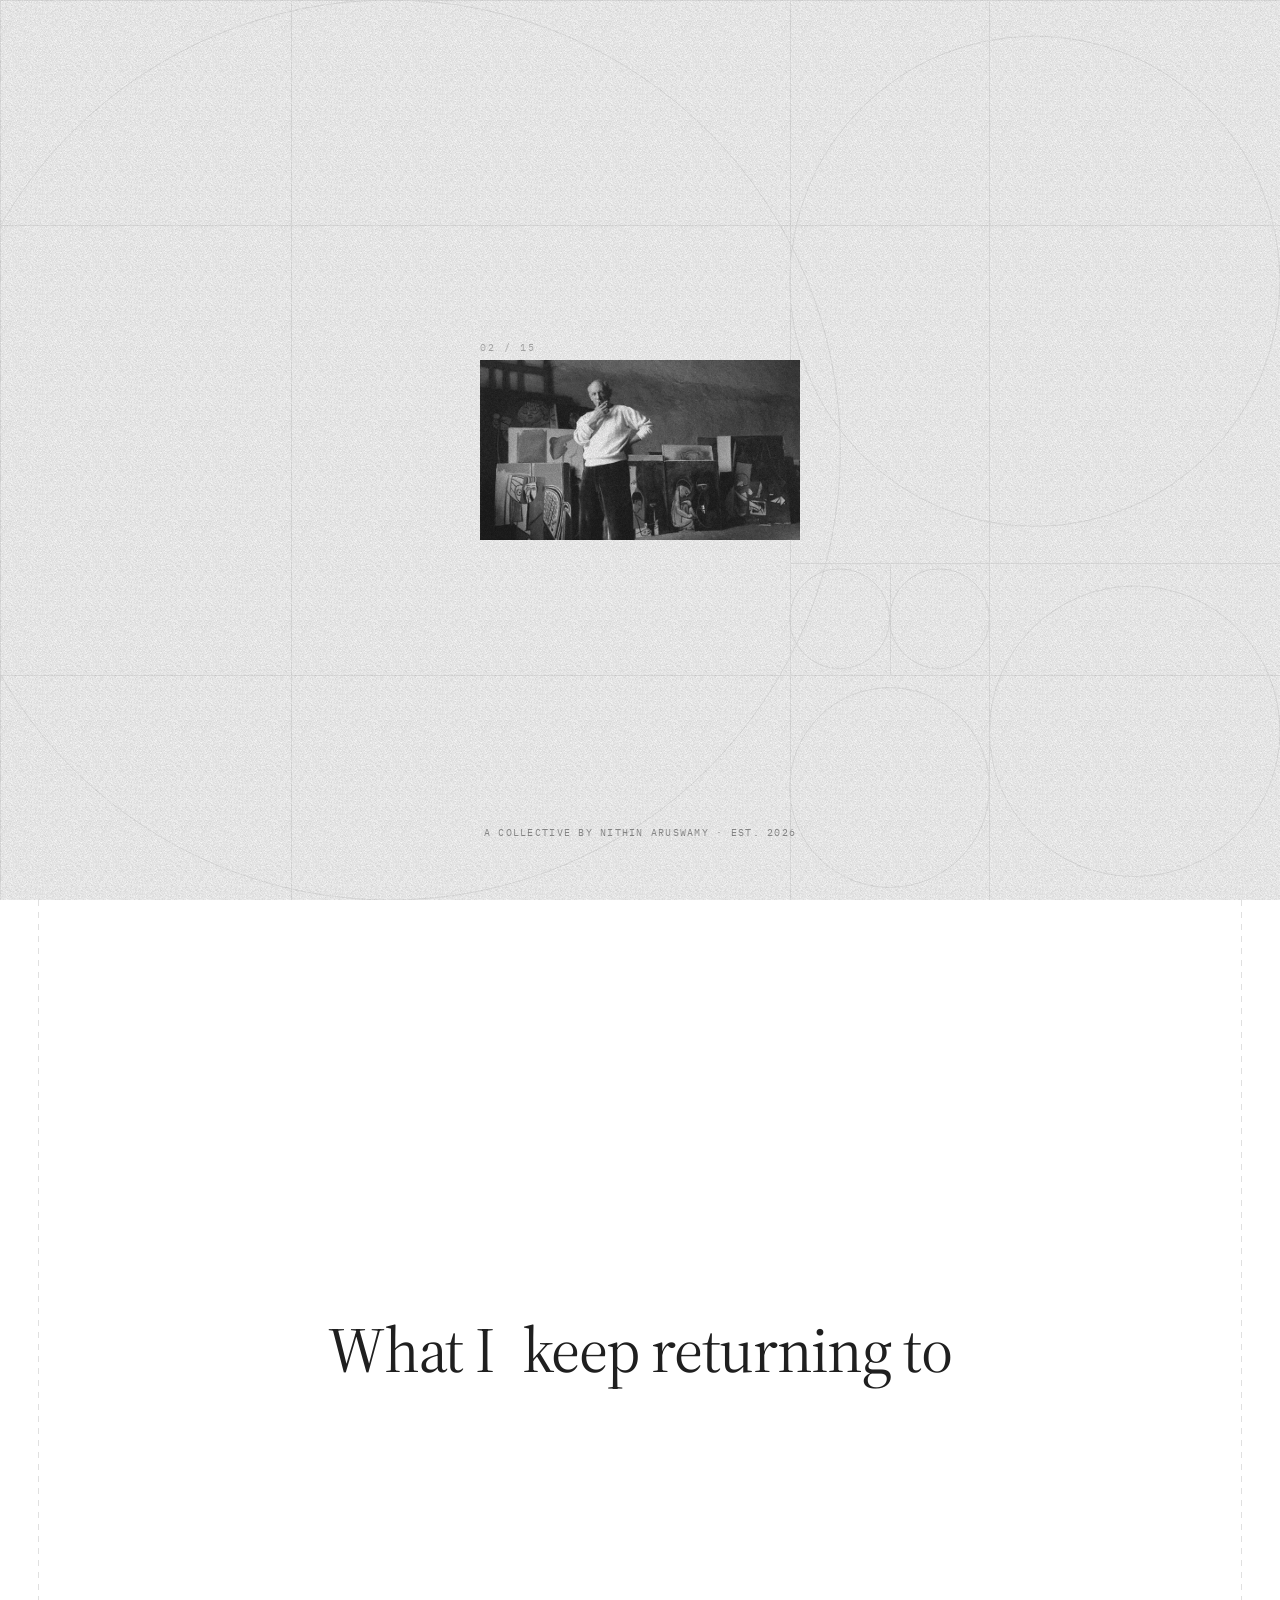
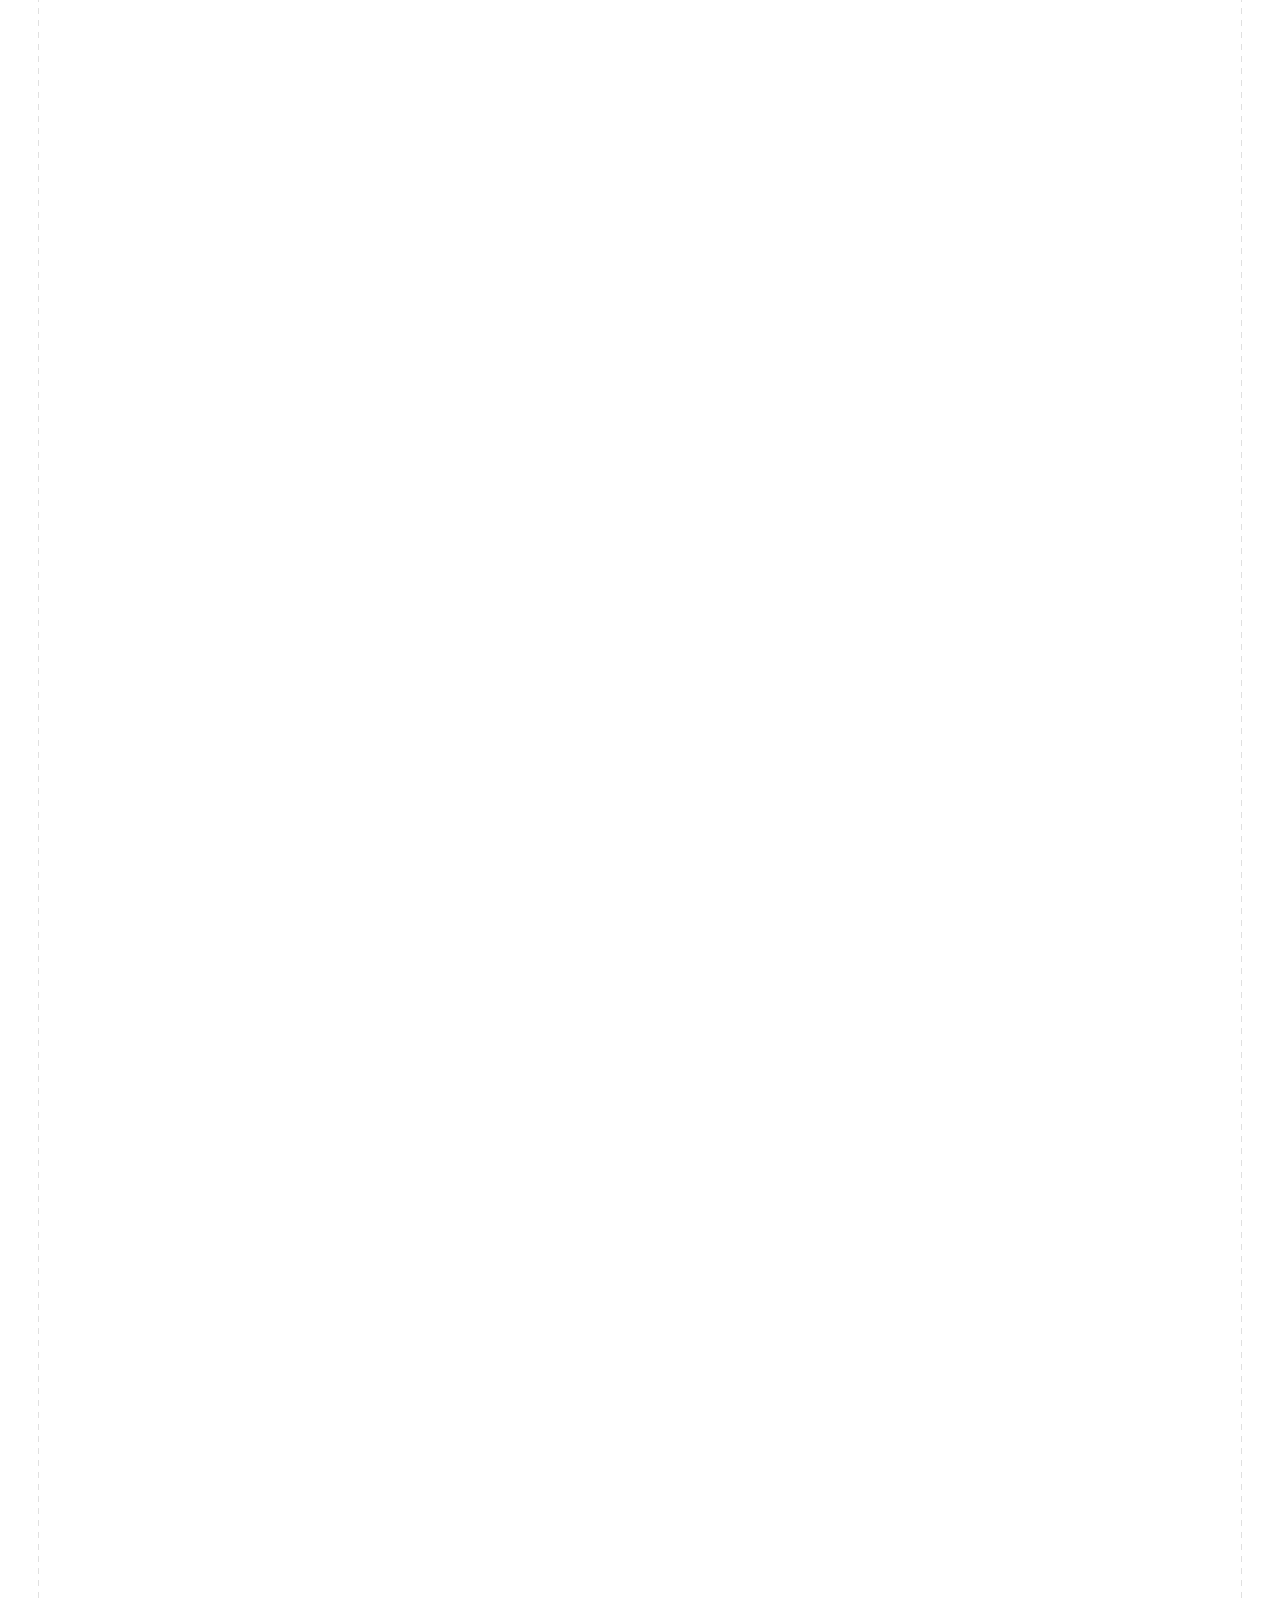
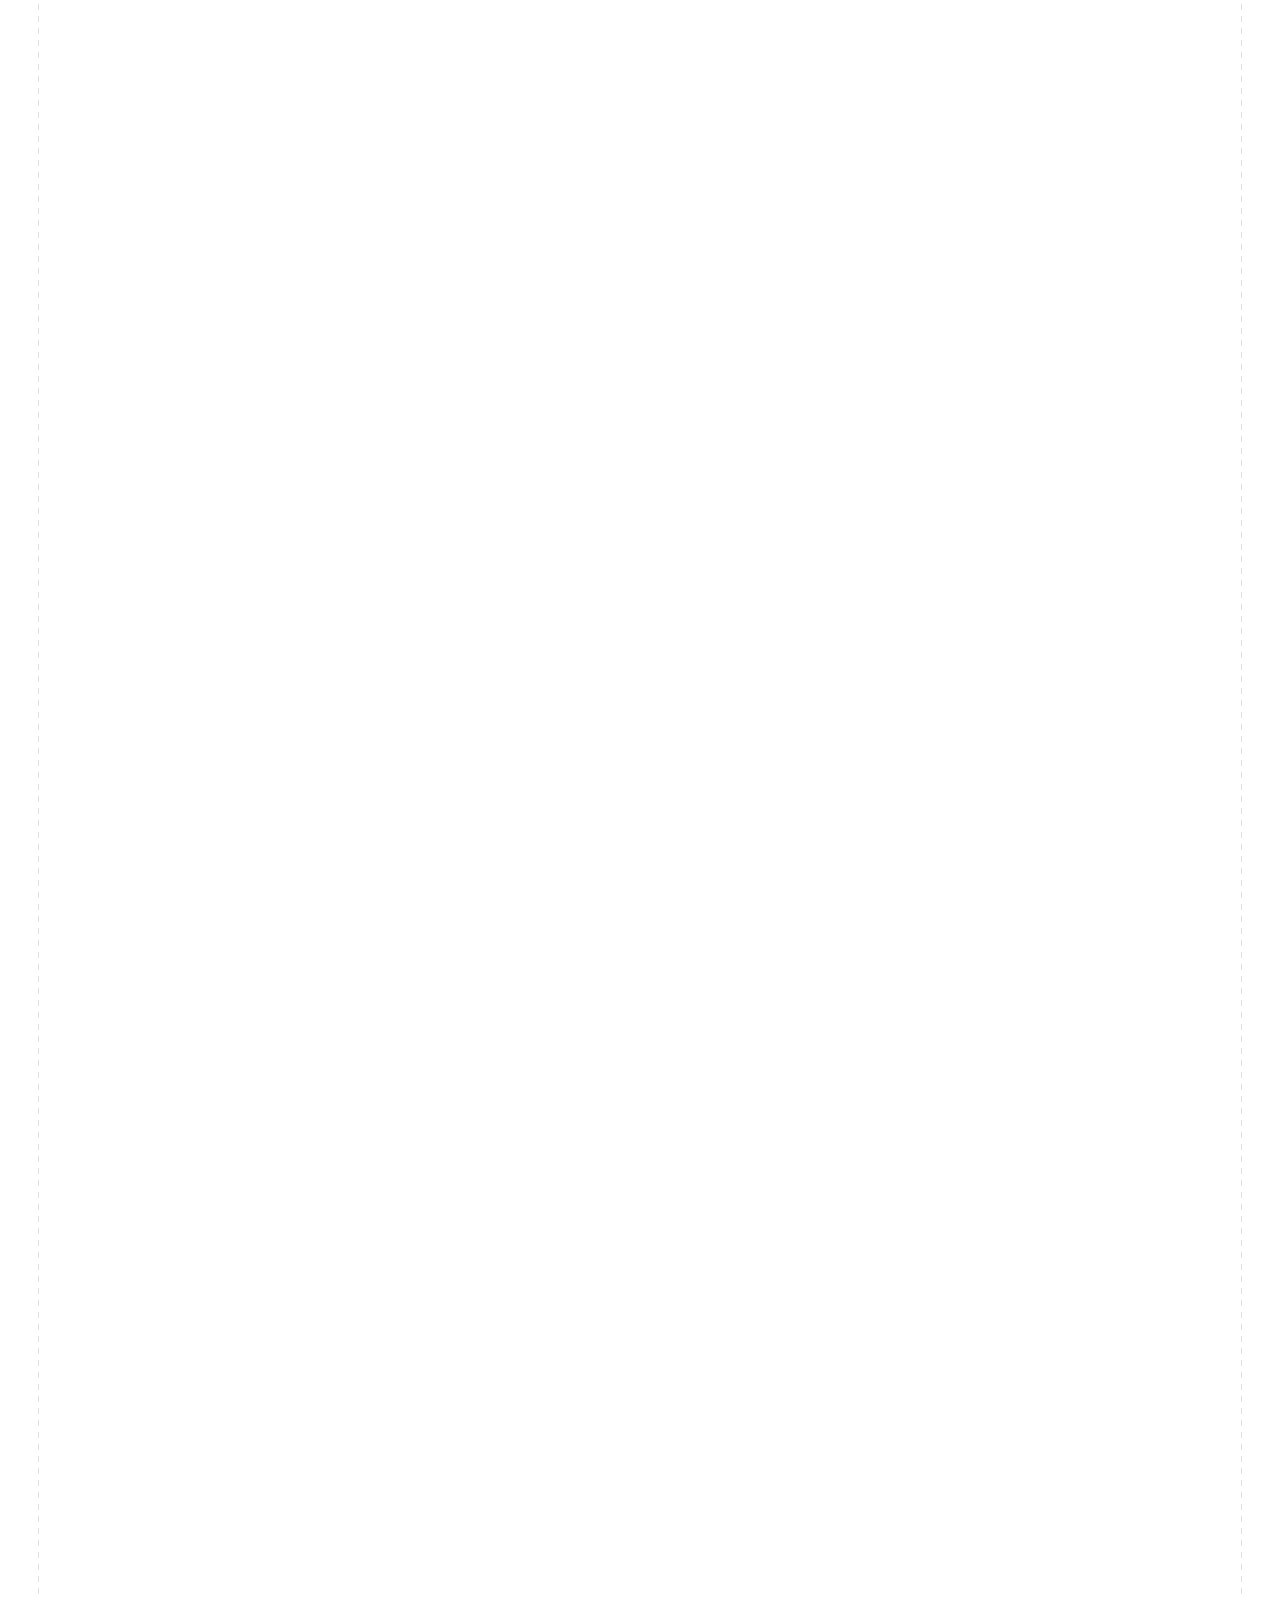
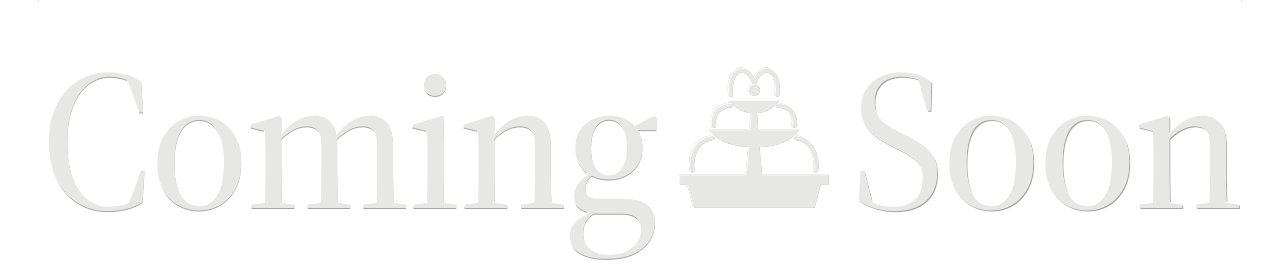
==== commit a58efcd4: "draw the stencil with a pen line again, whole in safari Safari runs the dash across a letter's inner" ====
--- a/index.html
+++ b/index.html
@@ -34,7 +34,7 @@
   <link href="https://api.fontshare.com/v2/css?f[]=erode@400,500,600&display=swap" rel="stylesheet" media="print" onload="this.media='all'">
   <link href="https://fonts.googleapis.com/css2?family=Silkscreen&family=Story+Script&family=Style+Script&family=Workbench&display=swap" rel="stylesheet" media="print" onload="this.media='all'">
   <noscript><link href="https://api.fontshare.com/v2/css?f[]=erode@400,500,600&display=swap" rel="stylesheet"></noscript>
-  <link rel="stylesheet" href="style.css?v=1117131222">
+  <link rel="stylesheet" href="style.css?v=1117135145">
   <noscript><style>#intro { display: none; } body { overflow: auto !important; } .under, .garden, .foot { opacity: 1 !important; }</style></noscript>
 </head>
 <body class="intro-on">
@@ -108,9 +108,9 @@
     </p>
   </footer>
 
-  <script src="config.js?v=1117131222"></script>
-  <script src="fountain.js?v=1117131222"></script>
-  <script src="main.js?v=1117131222"></script>
-  <script src="work.js?v=1117131222"></script>
+  <script src="config.js?v=1117135145"></script>
+  <script src="fountain.js?v=1117135145"></script>
+  <script src="main.js?v=1117135145"></script>
+  <script src="work.js?v=1117135145"></script>
 </body>
 </html>
--- a/style.css
+++ b/style.css
@@ -76,6 +76,16 @@
 }
 .stage { z-index: 2; }  /* the photo sits over the construction lines */
 .stage.card.out { opacity: 0; transform: scale(.97); transition: opacity .9s ease, transform .9s ease; }
+
+/* the stencil of the name: a pen line drawn round each letter, under the real letters */
+.ink { position: fixed; inset: 0; width: 100%; height: 100%; z-index: 29; pointer-events: none; overflow: visible; transition: opacity .5s; }
+.ink.out { opacity: 0; }
+.ink text {
+  fill: none; stroke: var(--ink); stroke-width: 1.1px; stroke-opacity: .75; stroke-linejoin: round;
+  stroke-dasharray: var(--len); stroke-dashoffset: var(--len);
+  animation: ink-draw 2.4s linear var(--n) forwards;   /* the line itself is done in the first half */
+}
+@keyframes ink-draw { to { stroke-dashoffset: 0; } }
 
 .guides { position: absolute; inset: 0; width: 100%; height: 100%; overflow: visible; transition: opacity .6s; }
 .guides line { stroke: var(--rule); stroke-width: 1; transition: stroke-dashoffset 1.4s cubic-bezier(.65,0,.35,1); }
@@ -120,28 +130,18 @@
 /* during the intro it is a title card in the middle of the screen */
 .name.card { transform: translateY(calc(50svh - 50%)); }
 .name.still { transition: none; }
-/* each letter is three copies in one box: .o is its outline (the stencil), .b the black
-   letter, .a the other typeface it changes to on hover. the outline is drawn first,
-   then the black is written in over it: both arrive from the left behind a soft,
-   slanted edge, like a pen crossing the letter, one letter after the next.
-   (.o and .b are padded so ink that overhangs the letter's box is not clipped.) */
+/* the black letter is written in over its stencil: the ink arrives from the left
+   behind a soft, slanted edge, like a pen crossing the letter, one letter after the next.
+   (.b is padded so ink that overhangs the letter's box is not clipped.) */
 .ch { position: relative; display: inline-block; }
-.ch .b, .ch .o {
+.ch .b {
   display: inline-block; padding: .12em .07em; margin: -.12em -.07em; opacity: 0;
   -webkit-mask: linear-gradient(100deg, #000 44%, transparent 56%) 100% 0 / 300% 100% no-repeat;
           mask: linear-gradient(100deg, #000 44%, transparent 56%) 100% 0 / 300% 100% no-repeat;
 }
-.ch .o {
-  position: absolute; left: 0; top: 0; pointer-events: none; user-select: none;
-  color: transparent; -webkit-text-stroke: 1px rgba(17, 17, 17, .7);
-  transition: opacity .5s;
-}
-.name.stencil .ch .o { opacity: 1; animation: write .55s cubic-bezier(.45, 0, .25, 1) calc(var(--i) * 70ms) both; }
-.name.inked .ch .o { opacity: 0; }
 .name.set .ch .b { opacity: 1; animation: write .75s cubic-bezier(.45, 0, .25, 1) calc(var(--i) * 110ms) both; }
 @keyframes write { from { -webkit-mask-position: 100% 0; mask-position: 100% 0; } to { -webkit-mask-position: 0 0; mask-position: 0 0; } }
 .name.instant .ch .b { animation: none; -webkit-mask: none; mask: none; }
-.name.instant .ch .o { display: none; }
 /* on the page, each letter of the title changes to another typeface under the cursor */
 /* (only over the letter itself: the box of a letter hangs well below its baseline) */
 .ch .hit { position: absolute; left: 0; right: 0; top: 0; bottom: var(--drop, 24%); }
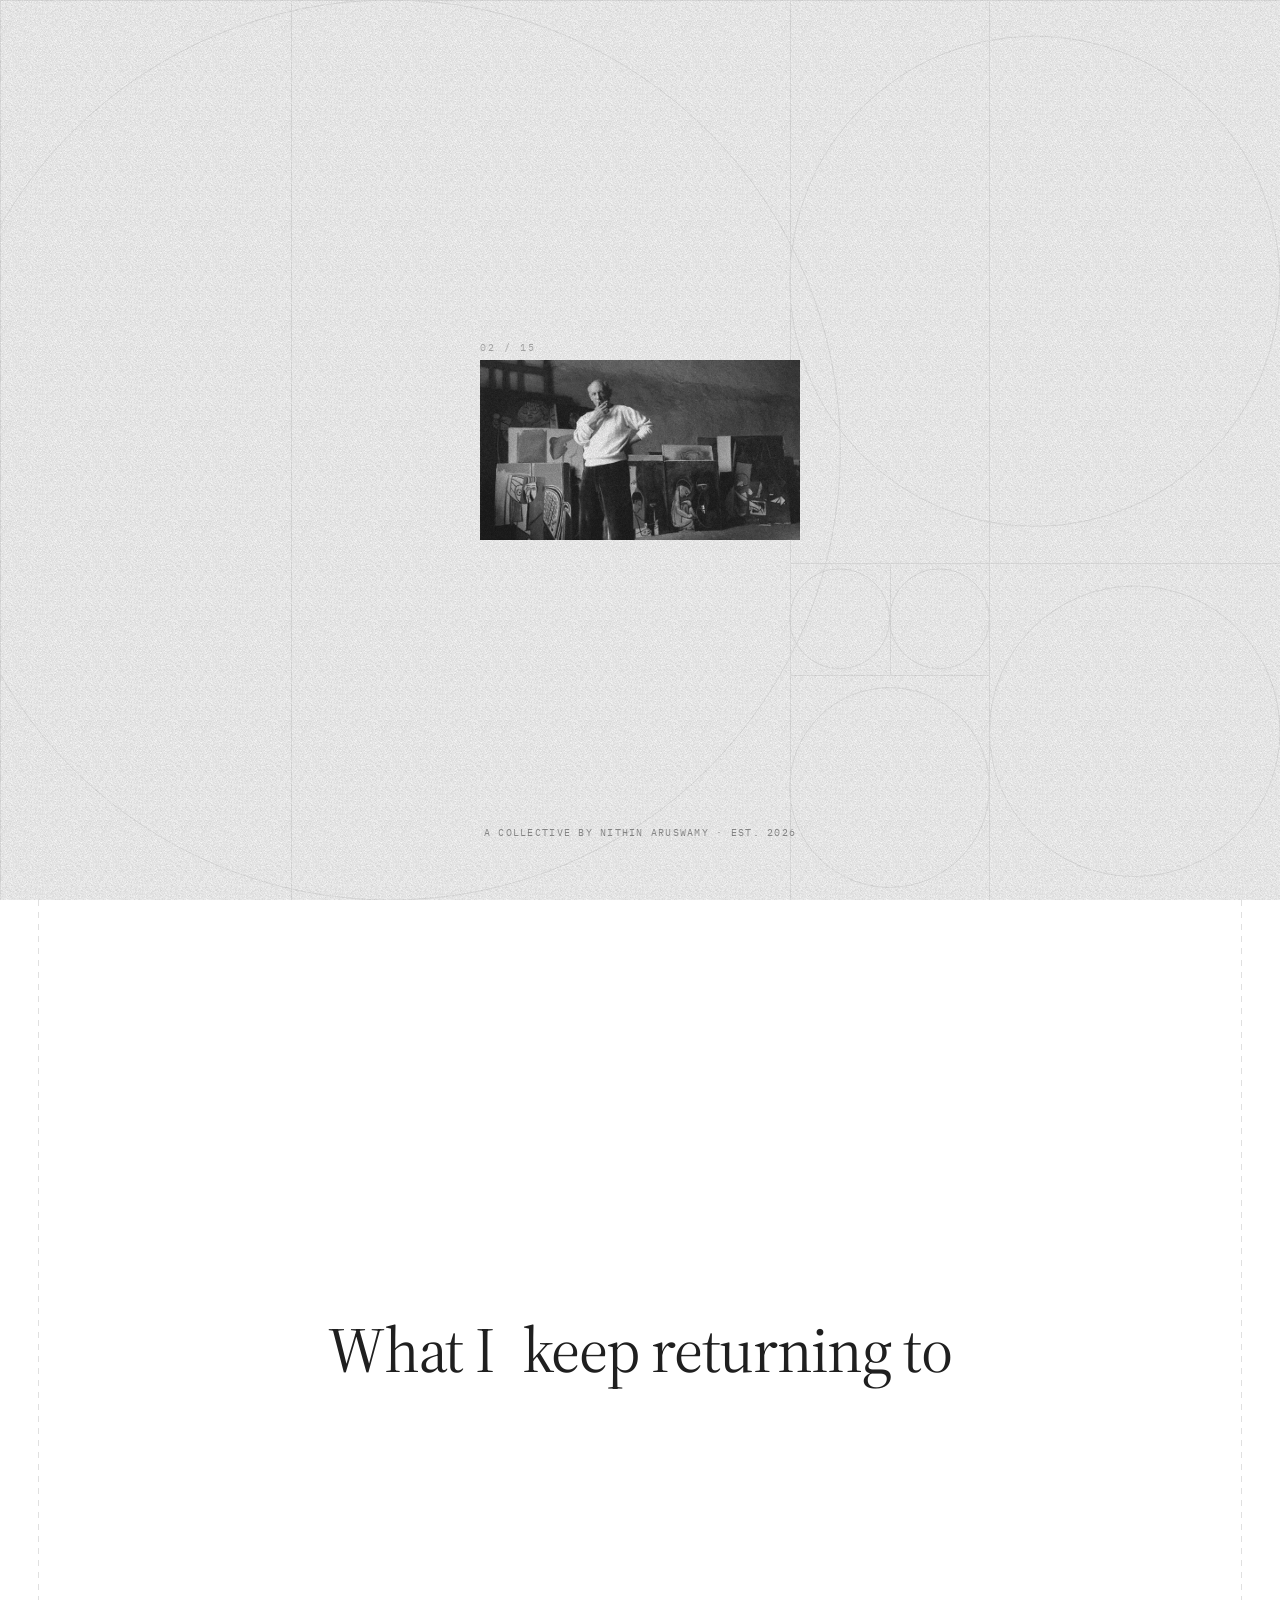
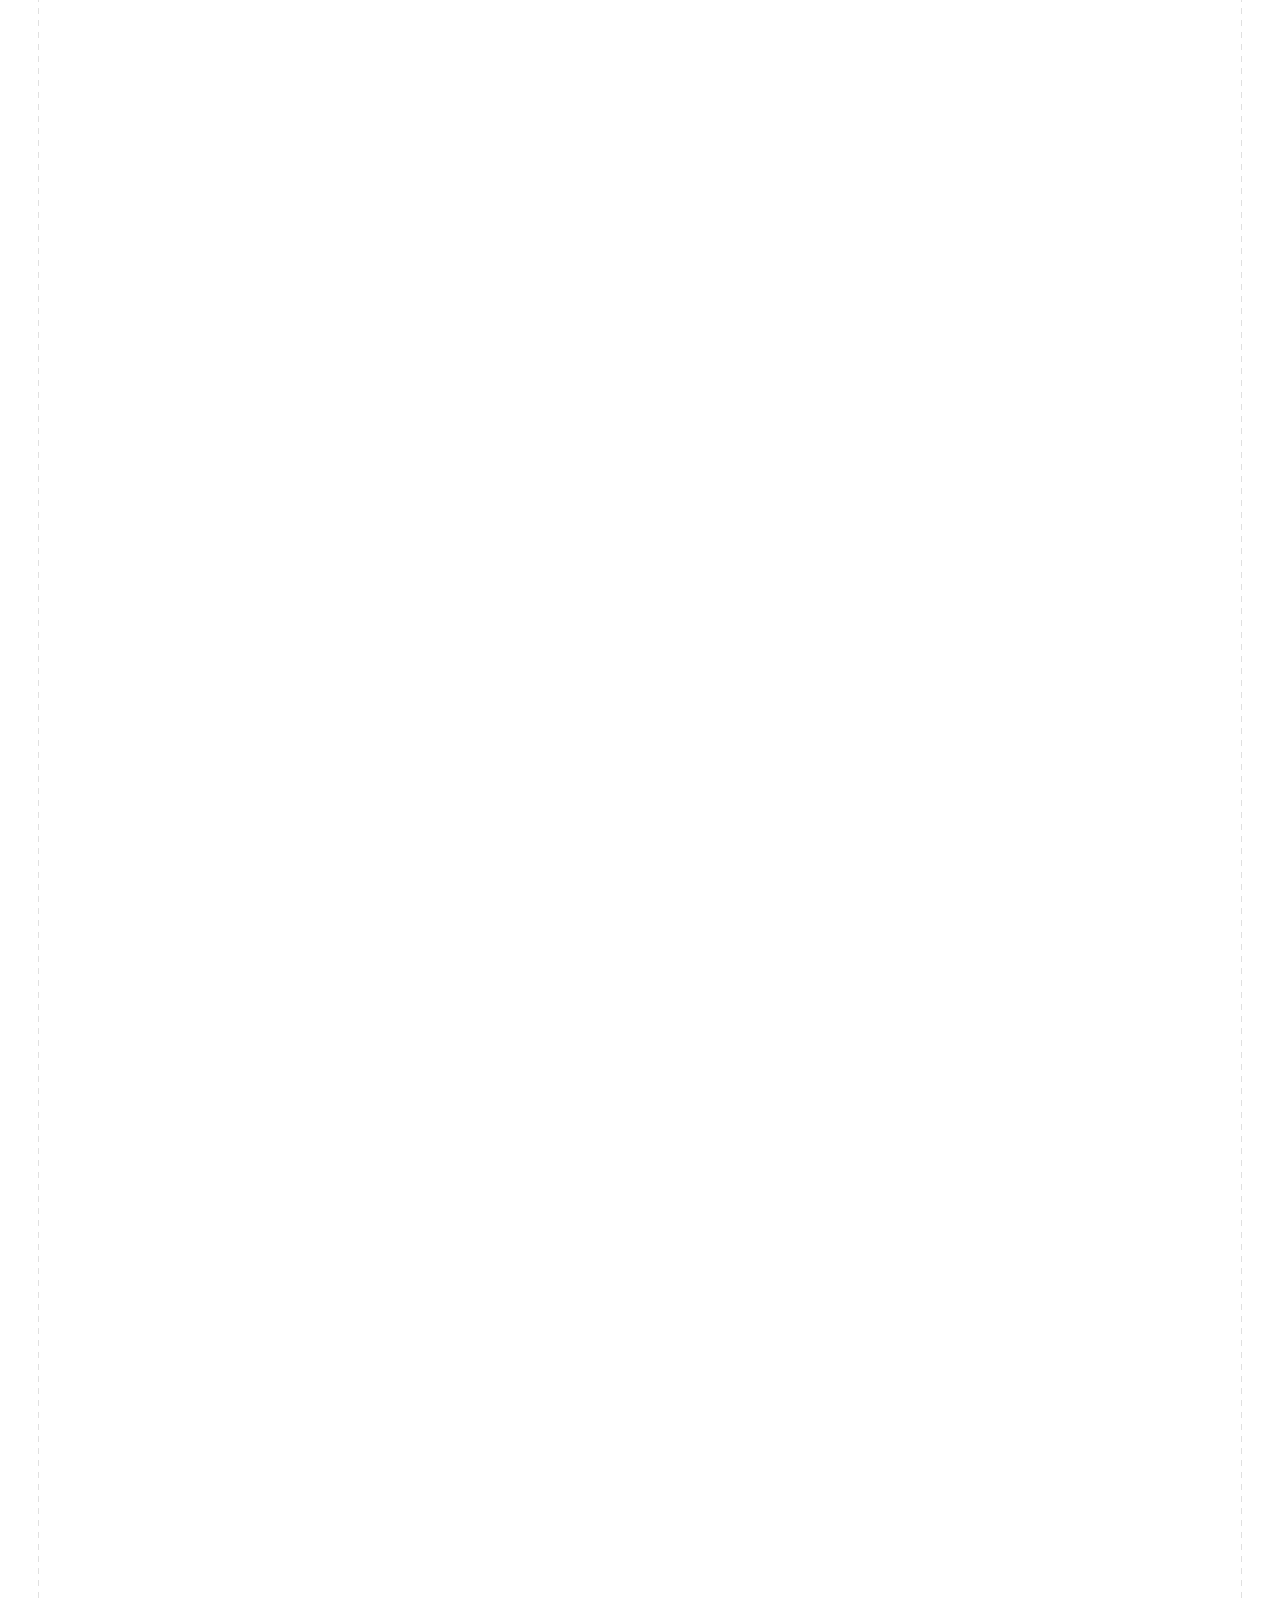
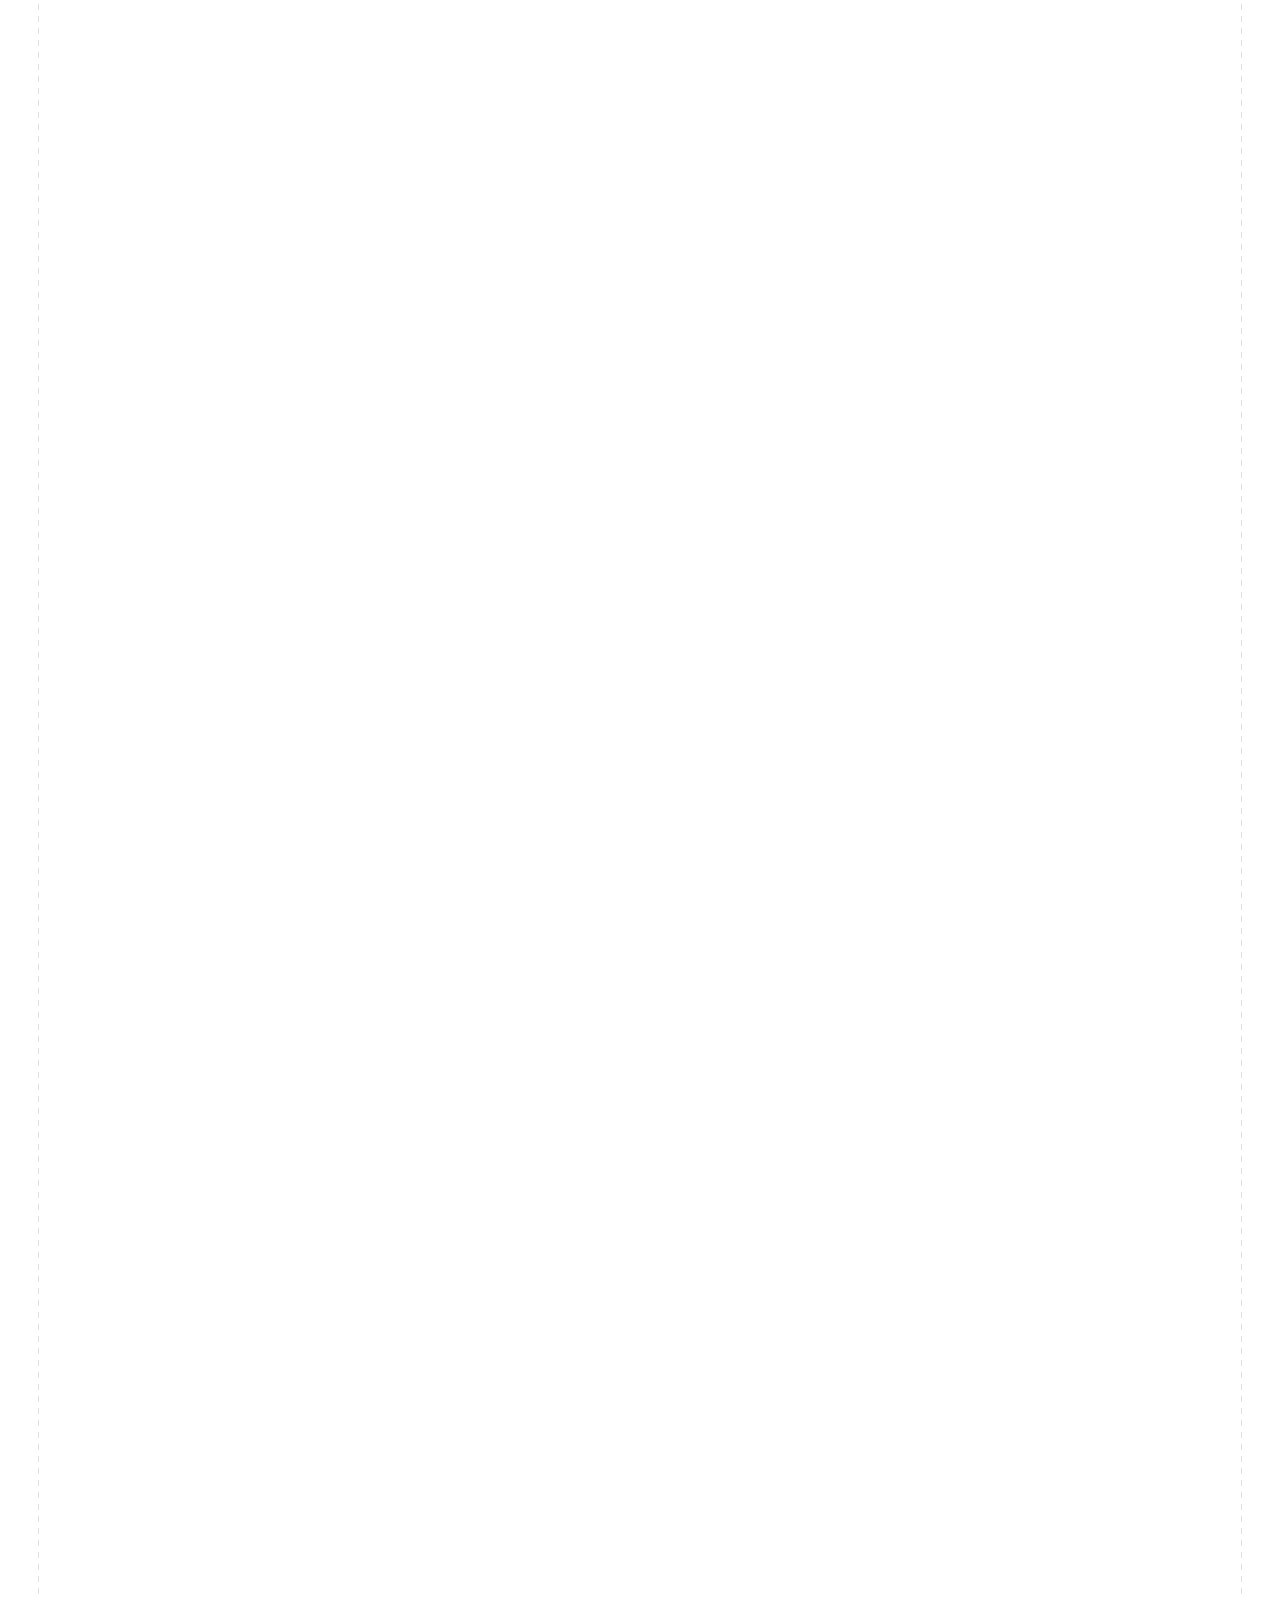
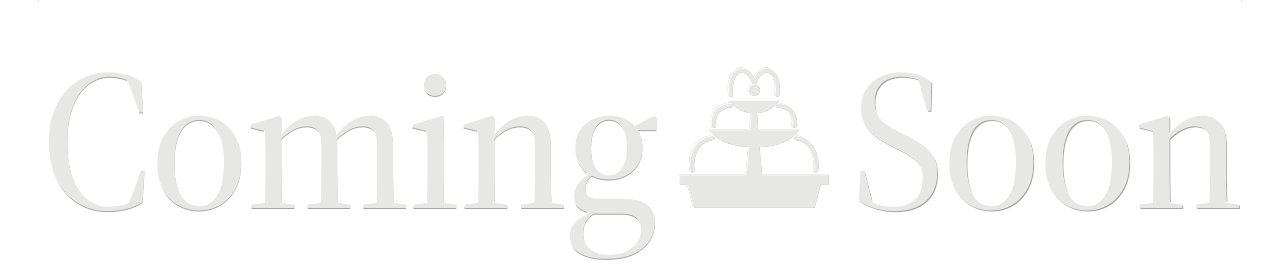
==== commit 3de802ec: "make the title a letter at a time, pen then ink A hairline draws each letter's outline, its ink fade" ====
--- a/index.html
+++ b/index.html
@@ -34,7 +34,7 @@
   <link href="https://api.fontshare.com/v2/css?f[]=erode@400,500,600&display=swap" rel="stylesheet" media="print" onload="this.media='all'">
   <link href="https://fonts.googleapis.com/css2?family=Silkscreen&family=Story+Script&family=Style+Script&family=Workbench&display=swap" rel="stylesheet" media="print" onload="this.media='all'">
   <noscript><link href="https://api.fontshare.com/v2/css?f[]=erode@400,500,600&display=swap" rel="stylesheet"></noscript>
-  <link rel="stylesheet" href="style.css?v=1117135145">
+  <link rel="stylesheet" href="style.css?v=1117142641">
   <noscript><style>#intro { display: none; } body { overflow: auto !important; } .under, .garden, .foot { opacity: 1 !important; }</style></noscript>
 </head>
 <body class="intro-on">
@@ -108,9 +108,9 @@
     </p>
   </footer>
 
-  <script src="config.js?v=1117135145"></script>
-  <script src="fountain.js?v=1117135145"></script>
-  <script src="main.js?v=1117135145"></script>
-  <script src="work.js?v=1117135145"></script>
+  <script src="config.js?v=1117142641"></script>
+  <script src="fountain.js?v=1117142641"></script>
+  <script src="main.js?v=1117142641"></script>
+  <script src="work.js?v=1117142641"></script>
 </body>
 </html>
--- a/style.css
+++ b/style.css
@@ -77,15 +77,19 @@
 .stage { z-index: 2; }  /* the photo sits over the construction lines */
 .stage.card.out { opacity: 0; transform: scale(.97); transition: opacity .9s ease, transform .9s ease; }
 
-/* the stencil of the name: a pen line drawn round each letter, under the real letters */
-.ink { position: fixed; inset: 0; width: 100%; height: 100%; z-index: 29; pointer-events: none; overflow: visible; transition: opacity .5s; }
-.ink.out { opacity: 0; }
-.ink text {
-  fill: none; stroke: var(--ink); stroke-width: 1.1px; stroke-opacity: .75; stroke-linejoin: round;
+/* the title being made, over the ruler lines: for each letter a hairline (.o) draws
+   the outline, the ink (.f) fades in behind it, then the hairline lifts */
+.ink { position: fixed; inset: 0; width: 100%; height: 100%; z-index: 31; pointer-events: none; overflow: visible; }
+.ink .f { fill: var(--ink); stroke: none; fill-opacity: 0; animation: ink-fill .4s cubic-bezier(.42, 0, 1, 1) calc(var(--n) + .8s) forwards; }
+.ink .o {
+  fill: none; stroke: var(--ink); stroke-width: .6px; stroke-opacity: .2; stroke-linejoin: round;
   stroke-dasharray: var(--len); stroke-dashoffset: var(--len);
-  animation: ink-draw 2.4s linear var(--n) forwards;   /* the line itself is done in the first half */
+  /* the dash is far longer than the outline, so the line itself is done in about 0.6s */
+  animation: ink-draw 1.56s cubic-bezier(.42, 0, .58, 1) var(--n) forwards, ink-line .2s linear calc(var(--n) + 1.6s) forwards;
 }
 @keyframes ink-draw { to { stroke-dashoffset: 0; } }
+@keyframes ink-fill { to { fill-opacity: 1; } }
+@keyframes ink-line { to { stroke-opacity: 0; } }
 
 .guides { position: absolute; inset: 0; width: 100%; height: 100%; overflow: visible; transition: opacity .6s; }
 .guides line { stroke: var(--rule); stroke-width: 1; transition: stroke-dashoffset 1.4s cubic-bezier(.65,0,.35,1); }
@@ -130,18 +134,11 @@
 /* during the intro it is a title card in the middle of the screen */
 .name.card { transform: translateY(calc(50svh - 50%)); }
 .name.still { transition: none; }
-/* the black letter is written in over its stencil: the ink arrives from the left
-   behind a soft, slanted edge, like a pen crossing the letter, one letter after the next.
-   (.b is padded so ink that overhangs the letter's box is not clipped.) */
+/* a letter of the title. it stays unseen while the intro draws and inks a copy of it
+   (see .ink), and is simply there once that is done. */
 .ch { position: relative; display: inline-block; }
-.ch .b {
-  display: inline-block; padding: .12em .07em; margin: -.12em -.07em; opacity: 0;
-  -webkit-mask: linear-gradient(100deg, #000 44%, transparent 56%) 100% 0 / 300% 100% no-repeat;
-          mask: linear-gradient(100deg, #000 44%, transparent 56%) 100% 0 / 300% 100% no-repeat;
-}
-.name.set .ch .b { opacity: 1; animation: write .75s cubic-bezier(.45, 0, .25, 1) calc(var(--i) * 110ms) both; }
-@keyframes write { from { -webkit-mask-position: 100% 0; mask-position: 100% 0; } to { -webkit-mask-position: 0 0; mask-position: 0 0; } }
-.name.instant .ch .b { animation: none; -webkit-mask: none; mask: none; }
+.ch .b { opacity: 0; }
+.name.set .ch .b { opacity: 1; }
 /* on the page, each letter of the title changes to another typeface under the cursor */
 /* (only over the letter itself: the box of a letter hangs well below its baseline) */
 .ch .hit { position: absolute; left: 0; right: 0; top: 0; bottom: var(--drop, 24%); }
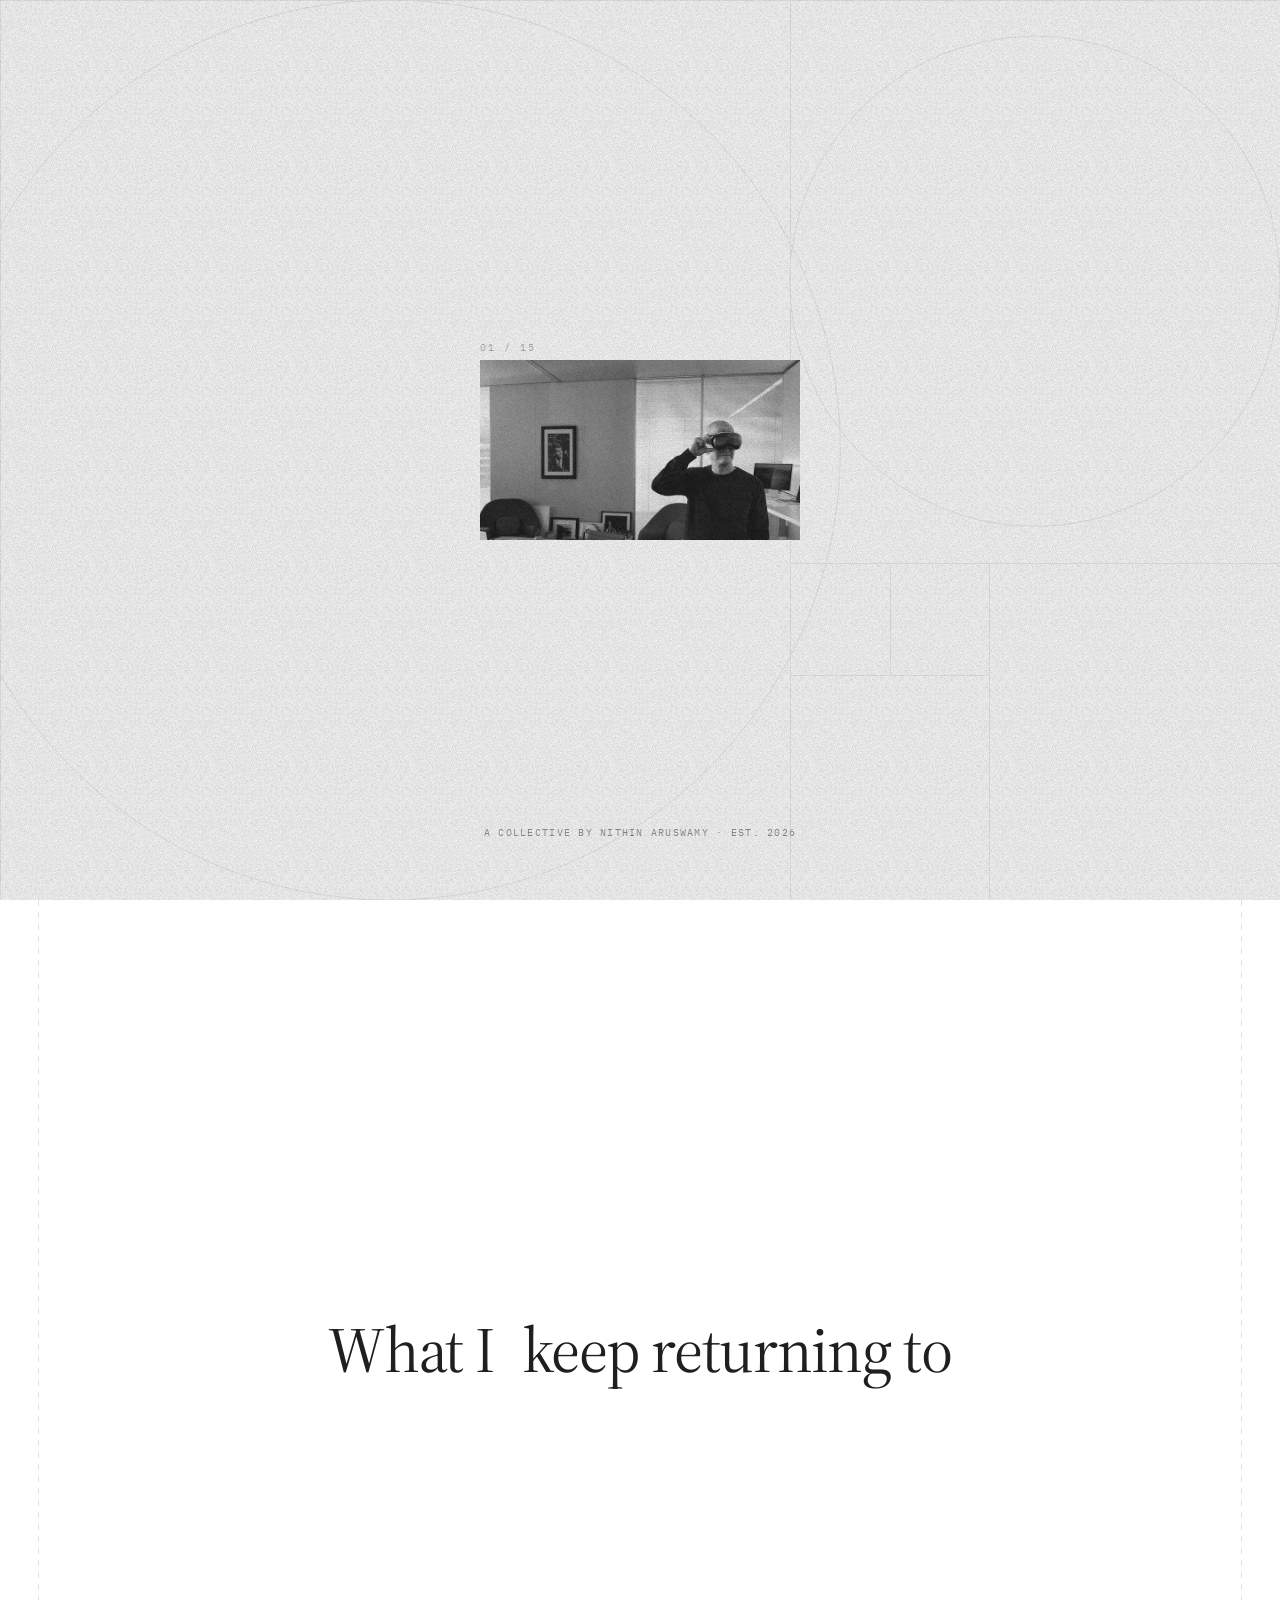
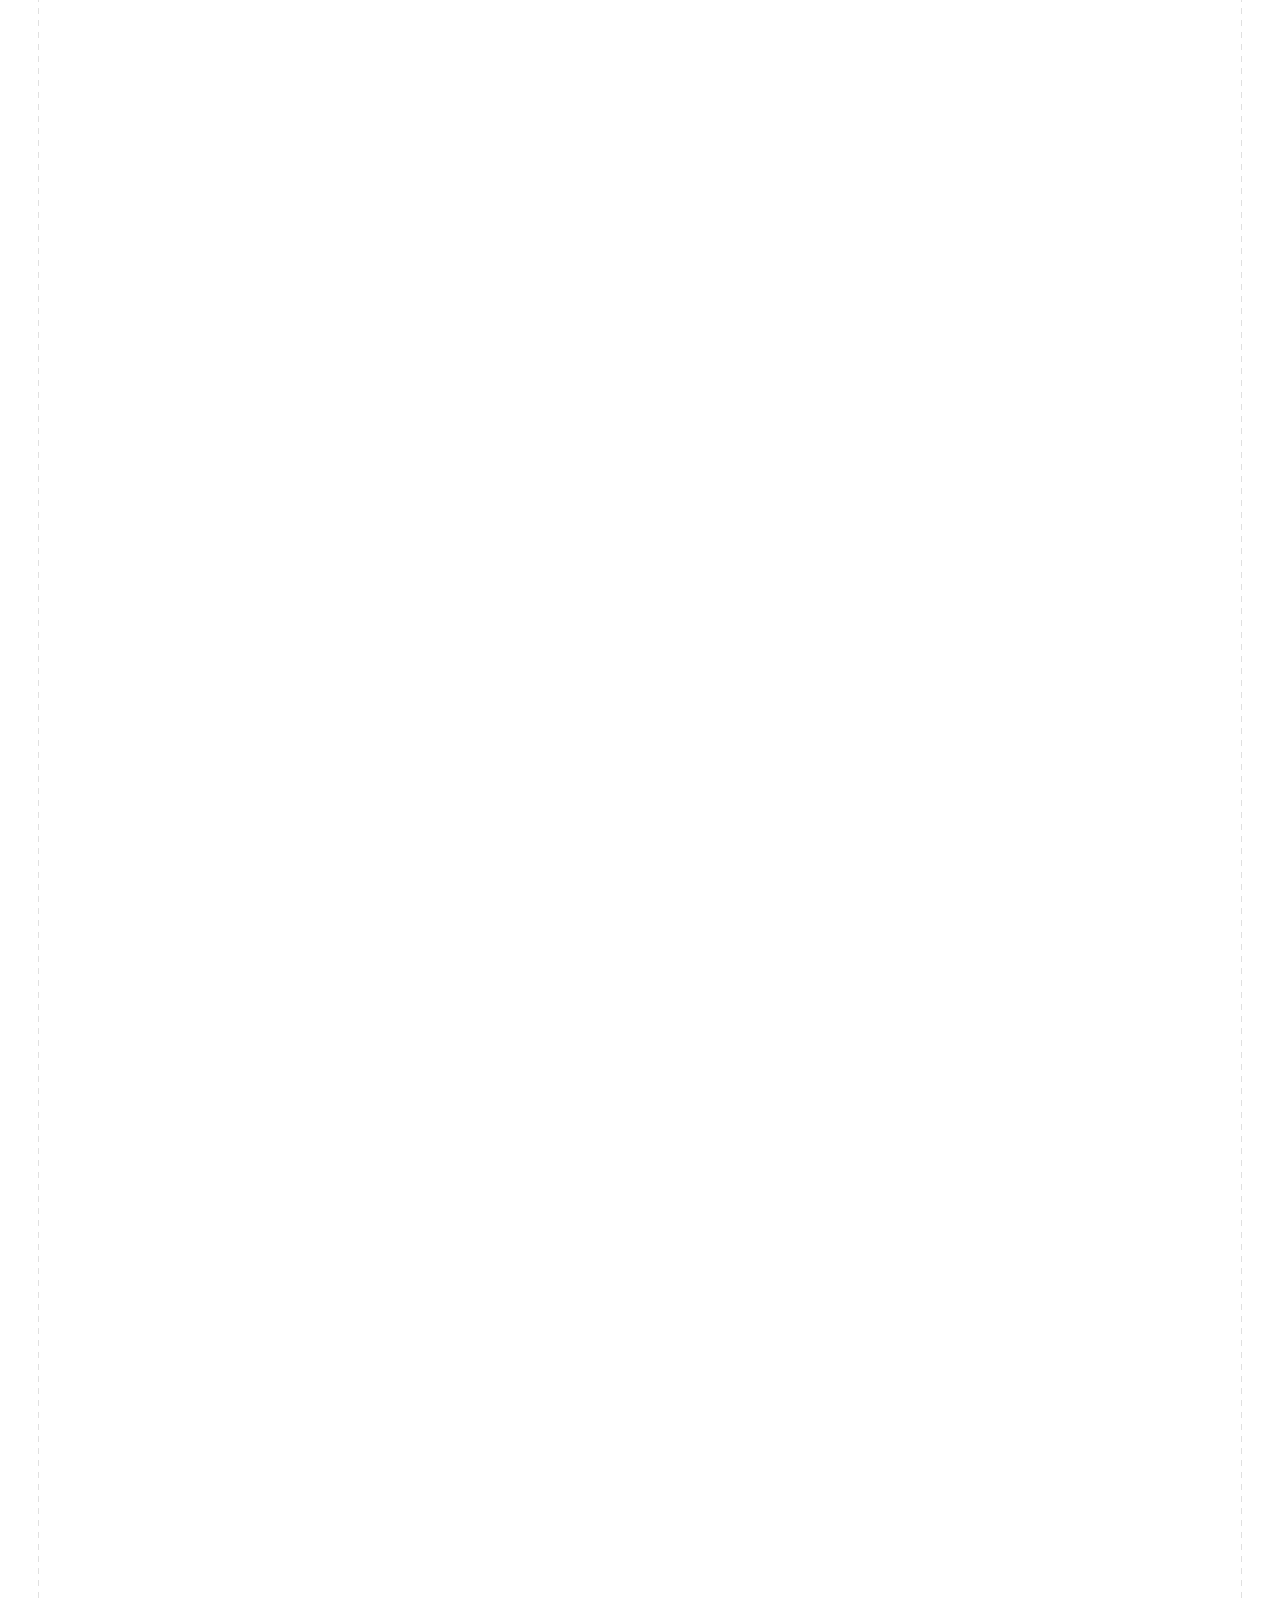
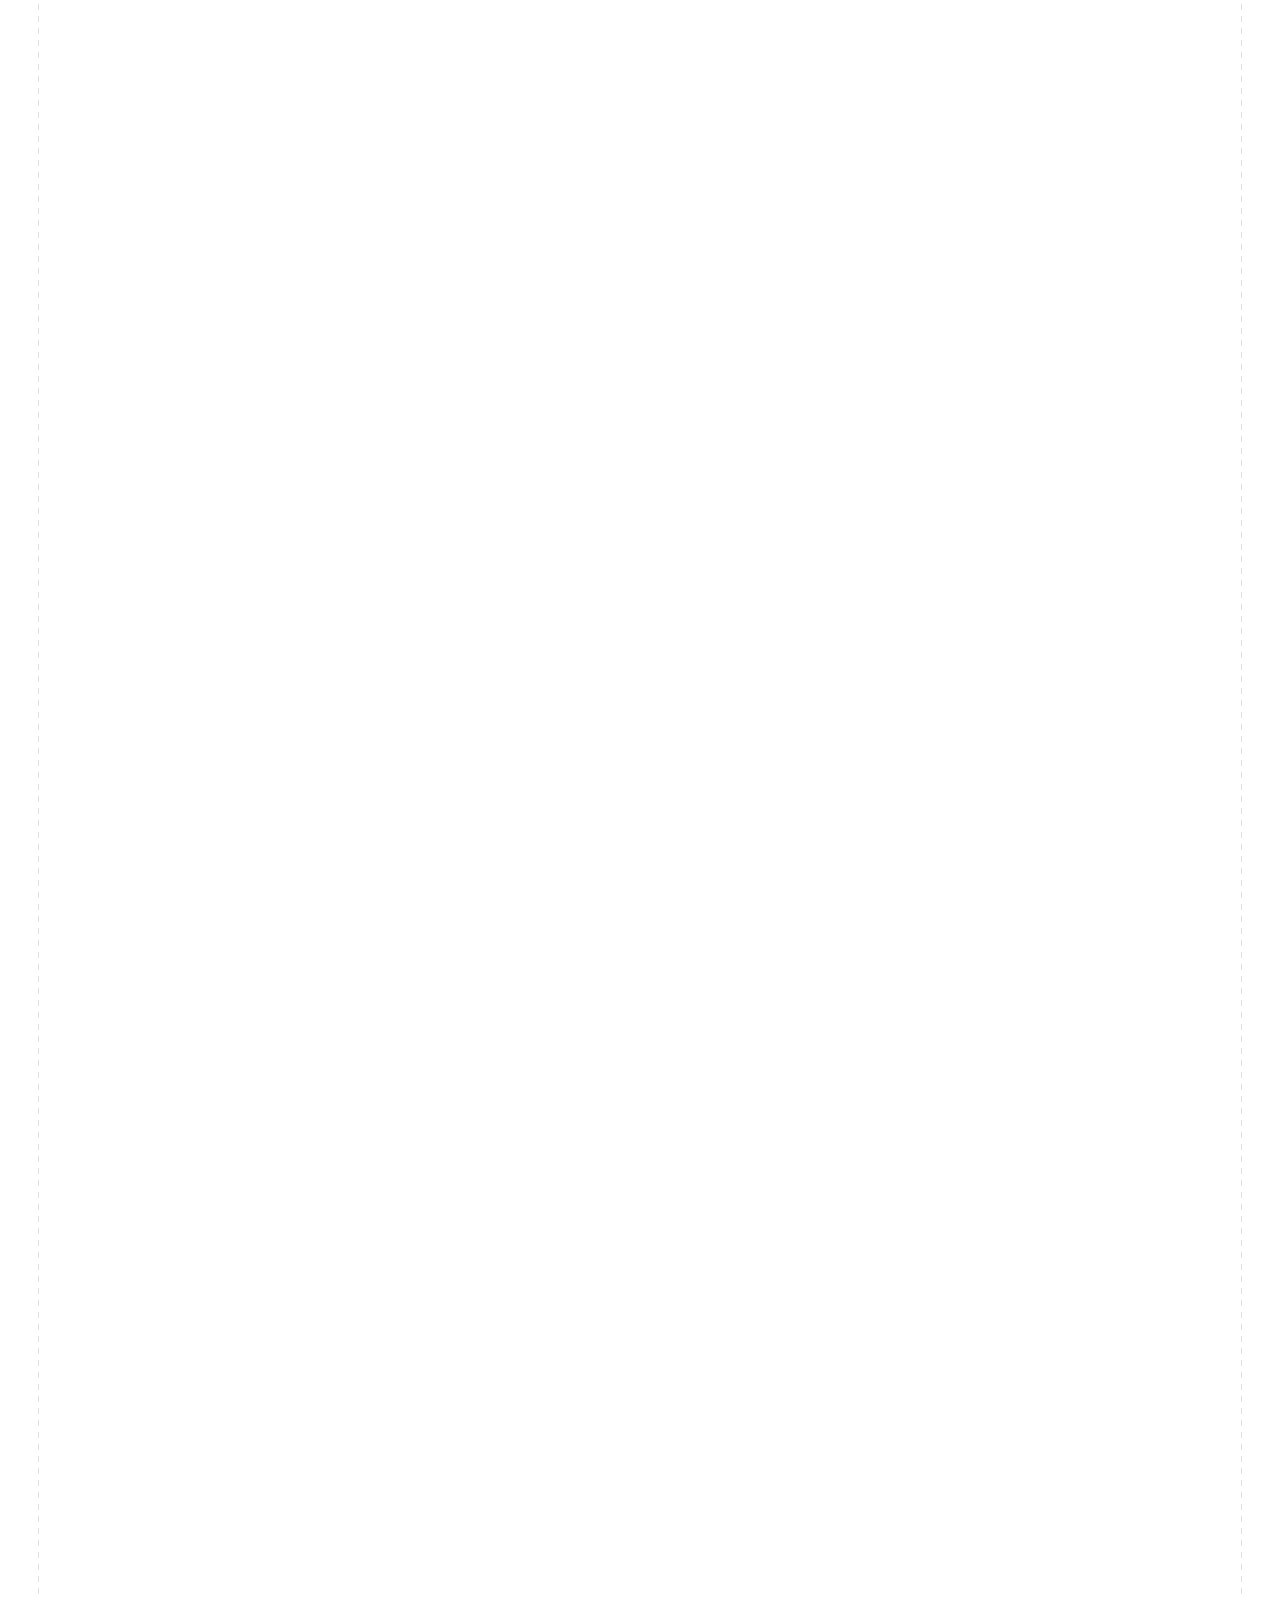
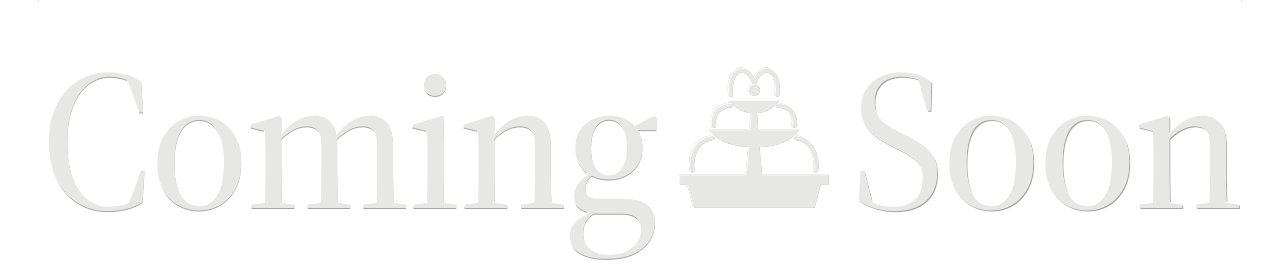
==== commit 8b4ea216: "add construction marks to the title stencil Each letter is drawn with a diagonal through its box, it" ====
--- a/index.html
+++ b/index.html
@@ -34,7 +34,7 @@
   <link href="https://api.fontshare.com/v2/css?f[]=erode@400,500,600&display=swap" rel="stylesheet" media="print" onload="this.media='all'">
   <link href="https://fonts.googleapis.com/css2?family=Silkscreen&family=Story+Script&family=Style+Script&family=Workbench&display=swap" rel="stylesheet" media="print" onload="this.media='all'">
   <noscript><link href="https://api.fontshare.com/v2/css?f[]=erode@400,500,600&display=swap" rel="stylesheet"></noscript>
-  <link rel="stylesheet" href="style.css?v=1117142641">
+  <link rel="stylesheet" href="style.css?v=1117143336">
   <noscript><style>#intro { display: none; } body { overflow: auto !important; } .under, .garden, .foot { opacity: 1 !important; }</style></noscript>
 </head>
 <body class="intro-on">
@@ -108,9 +108,9 @@
     </p>
   </footer>
 
-  <script src="config.js?v=1117142641"></script>
-  <script src="fountain.js?v=1117142641"></script>
-  <script src="main.js?v=1117142641"></script>
-  <script src="work.js?v=1117142641"></script>
+  <script src="config.js?v=1117143336"></script>
+  <script src="fountain.js?v=1117143336"></script>
+  <script src="main.js?v=1117143336"></script>
+  <script src="work.js?v=1117143336"></script>
 </body>
 </html>
--- a/style.css
+++ b/style.css
@@ -86,6 +86,12 @@
   stroke-dasharray: var(--len); stroke-dashoffset: var(--len);
   /* the dash is far longer than the outline, so the line itself is done in about 0.6s */
   animation: ink-draw 1.56s cubic-bezier(.42, 0, .58, 1) var(--n) forwards, ink-line .2s linear calc(var(--n) + 1.6s) forwards;
+}
+/* construction marks: plain paths, one unit long (pathLength=1) */
+.ink .c {
+  fill: none; stroke: var(--ink); stroke-width: .6px; stroke-opacity: .2; stroke-linecap: round;
+  stroke-dasharray: 1; stroke-dashoffset: 1;
+  animation: ink-draw .7s cubic-bezier(.42, 0, .58, 1) var(--n) forwards, ink-line .25s linear calc(var(--n) + 1.6s) forwards;
 }
 @keyframes ink-draw { to { stroke-dashoffset: 0; } }
 @keyframes ink-fill { to { fill-opacity: 1; } }
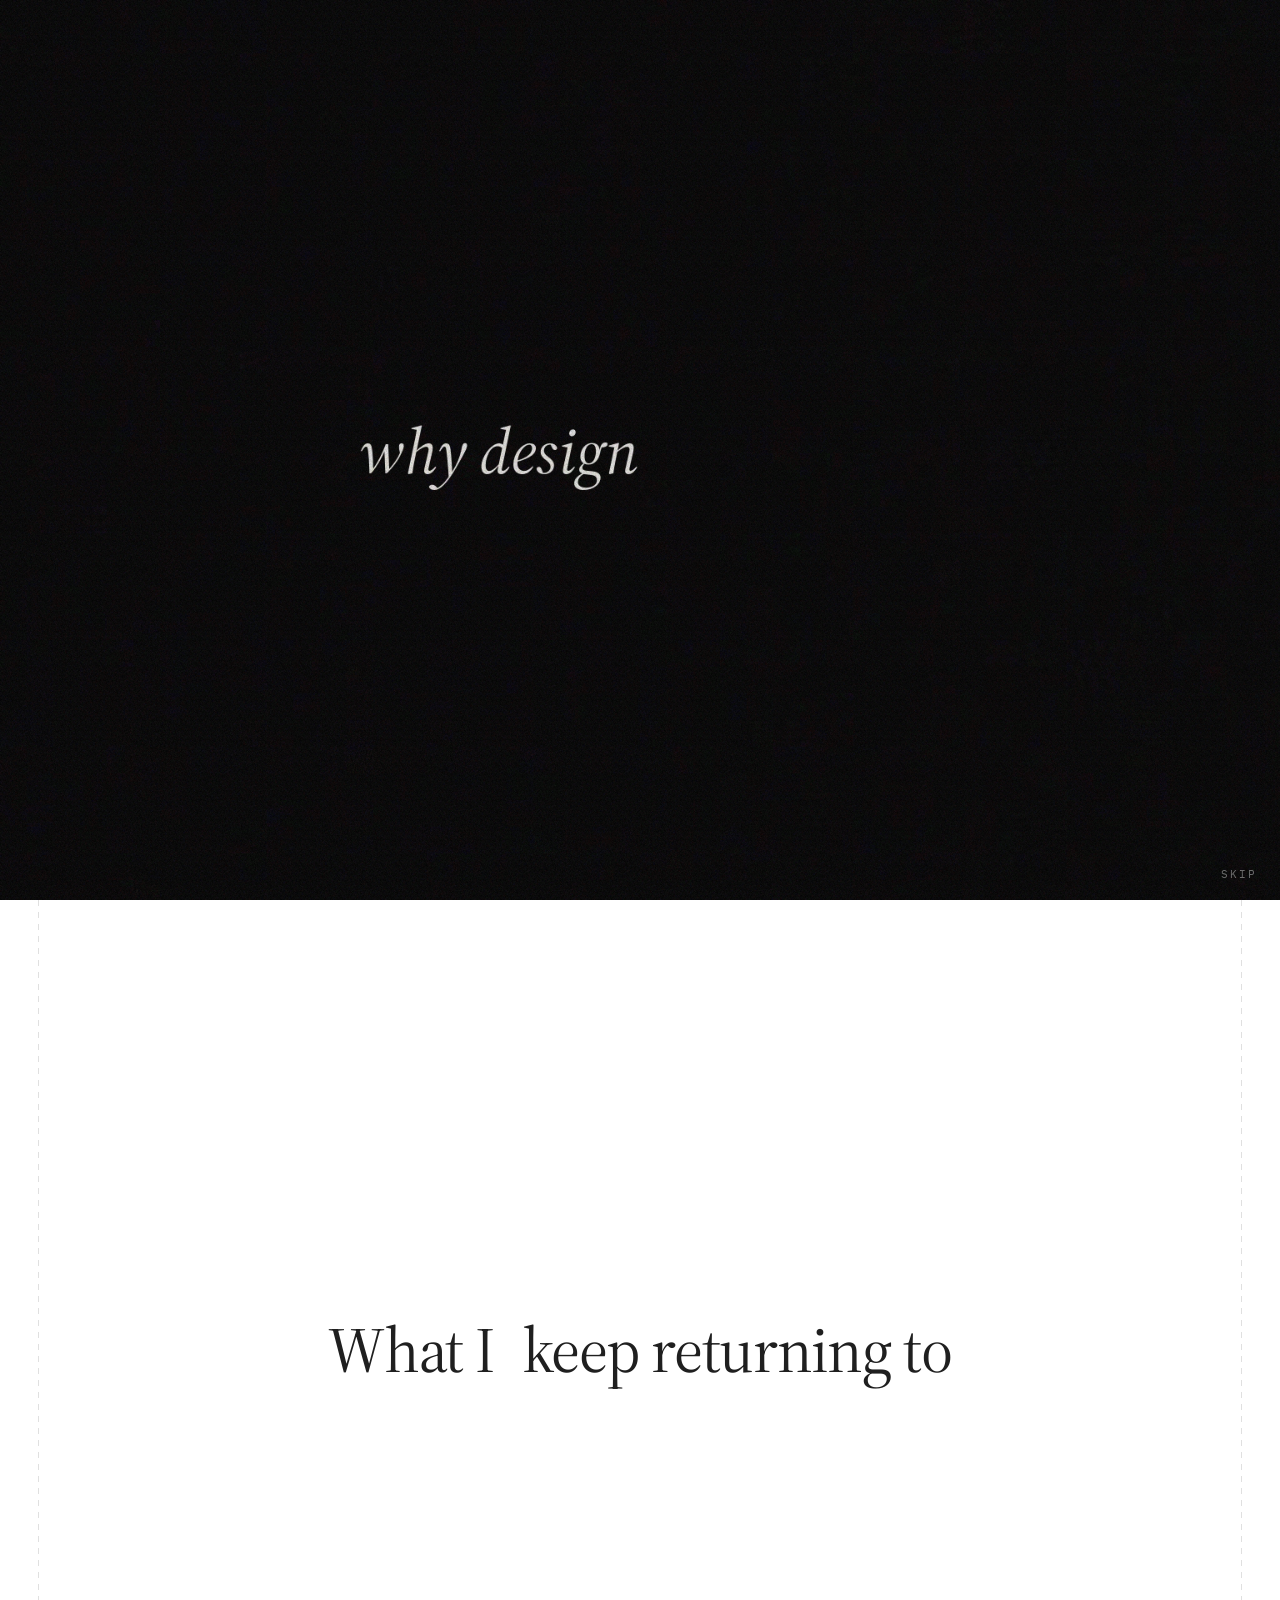
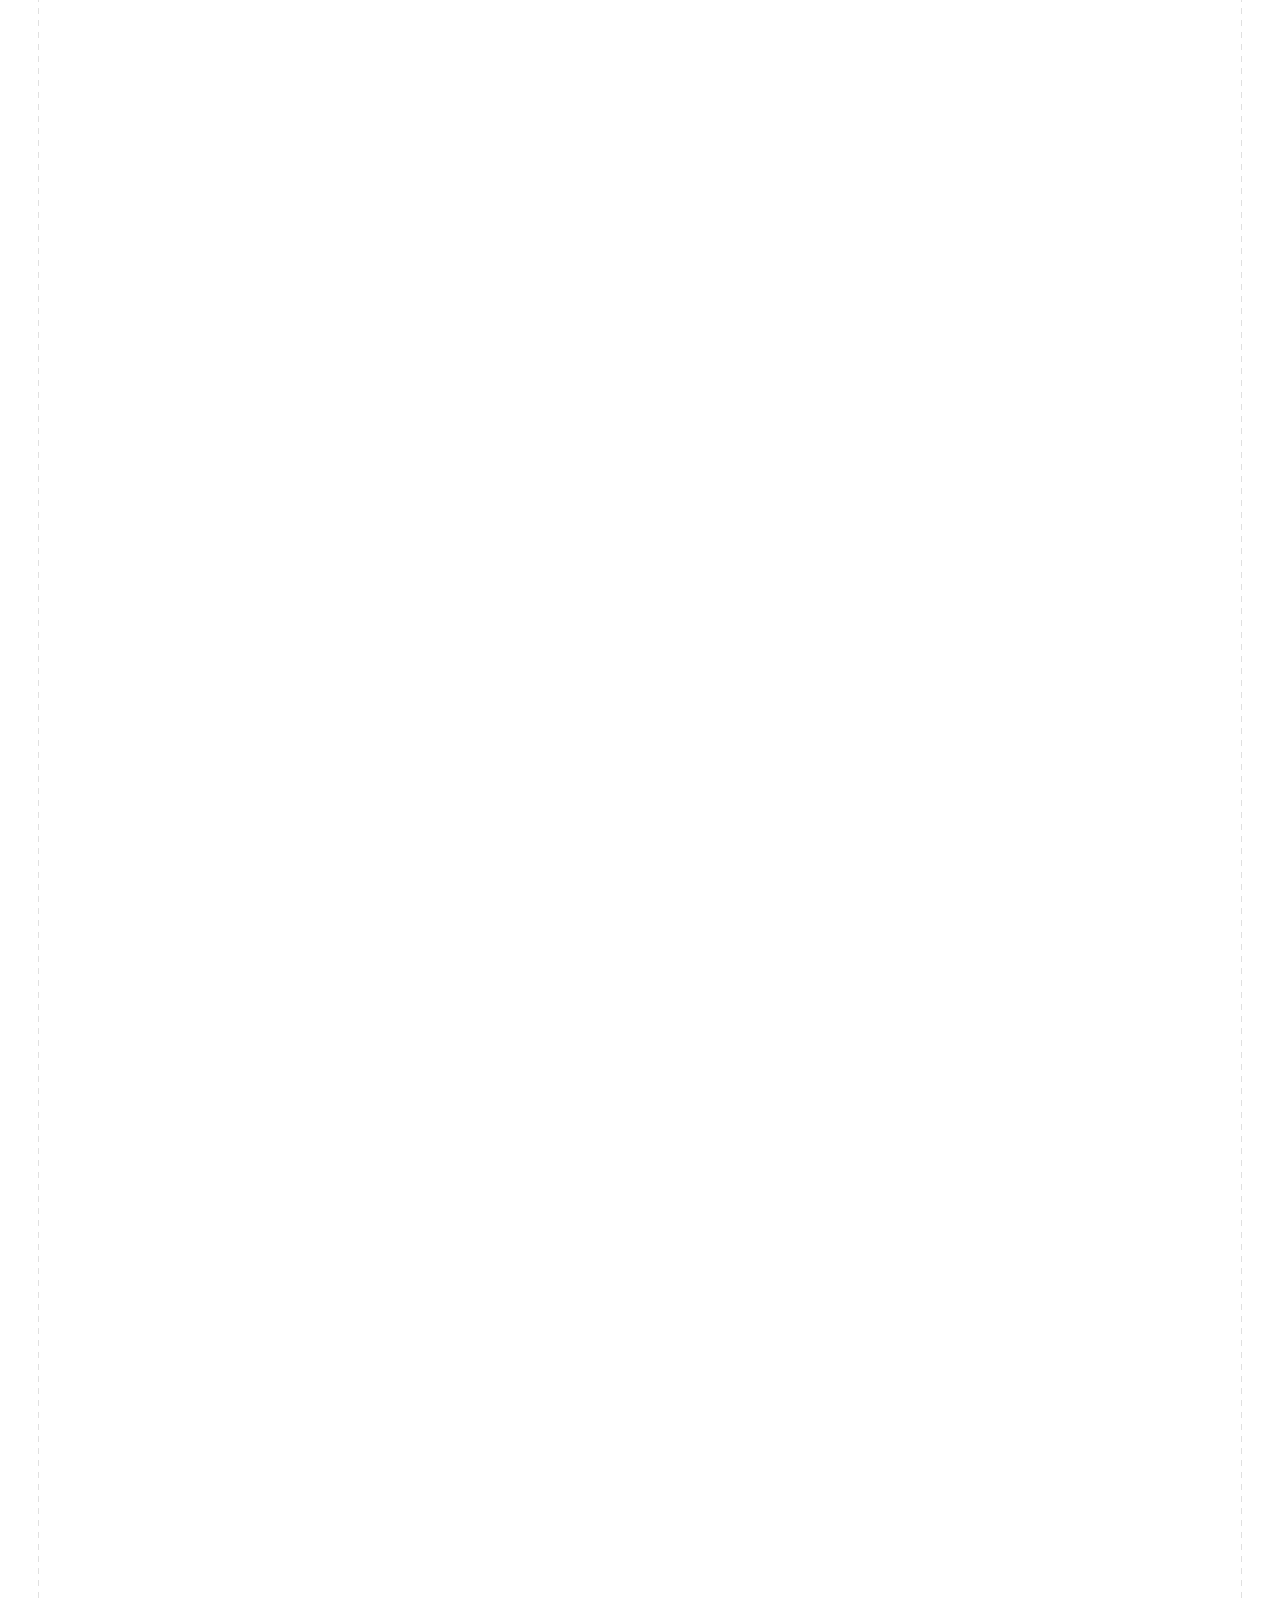
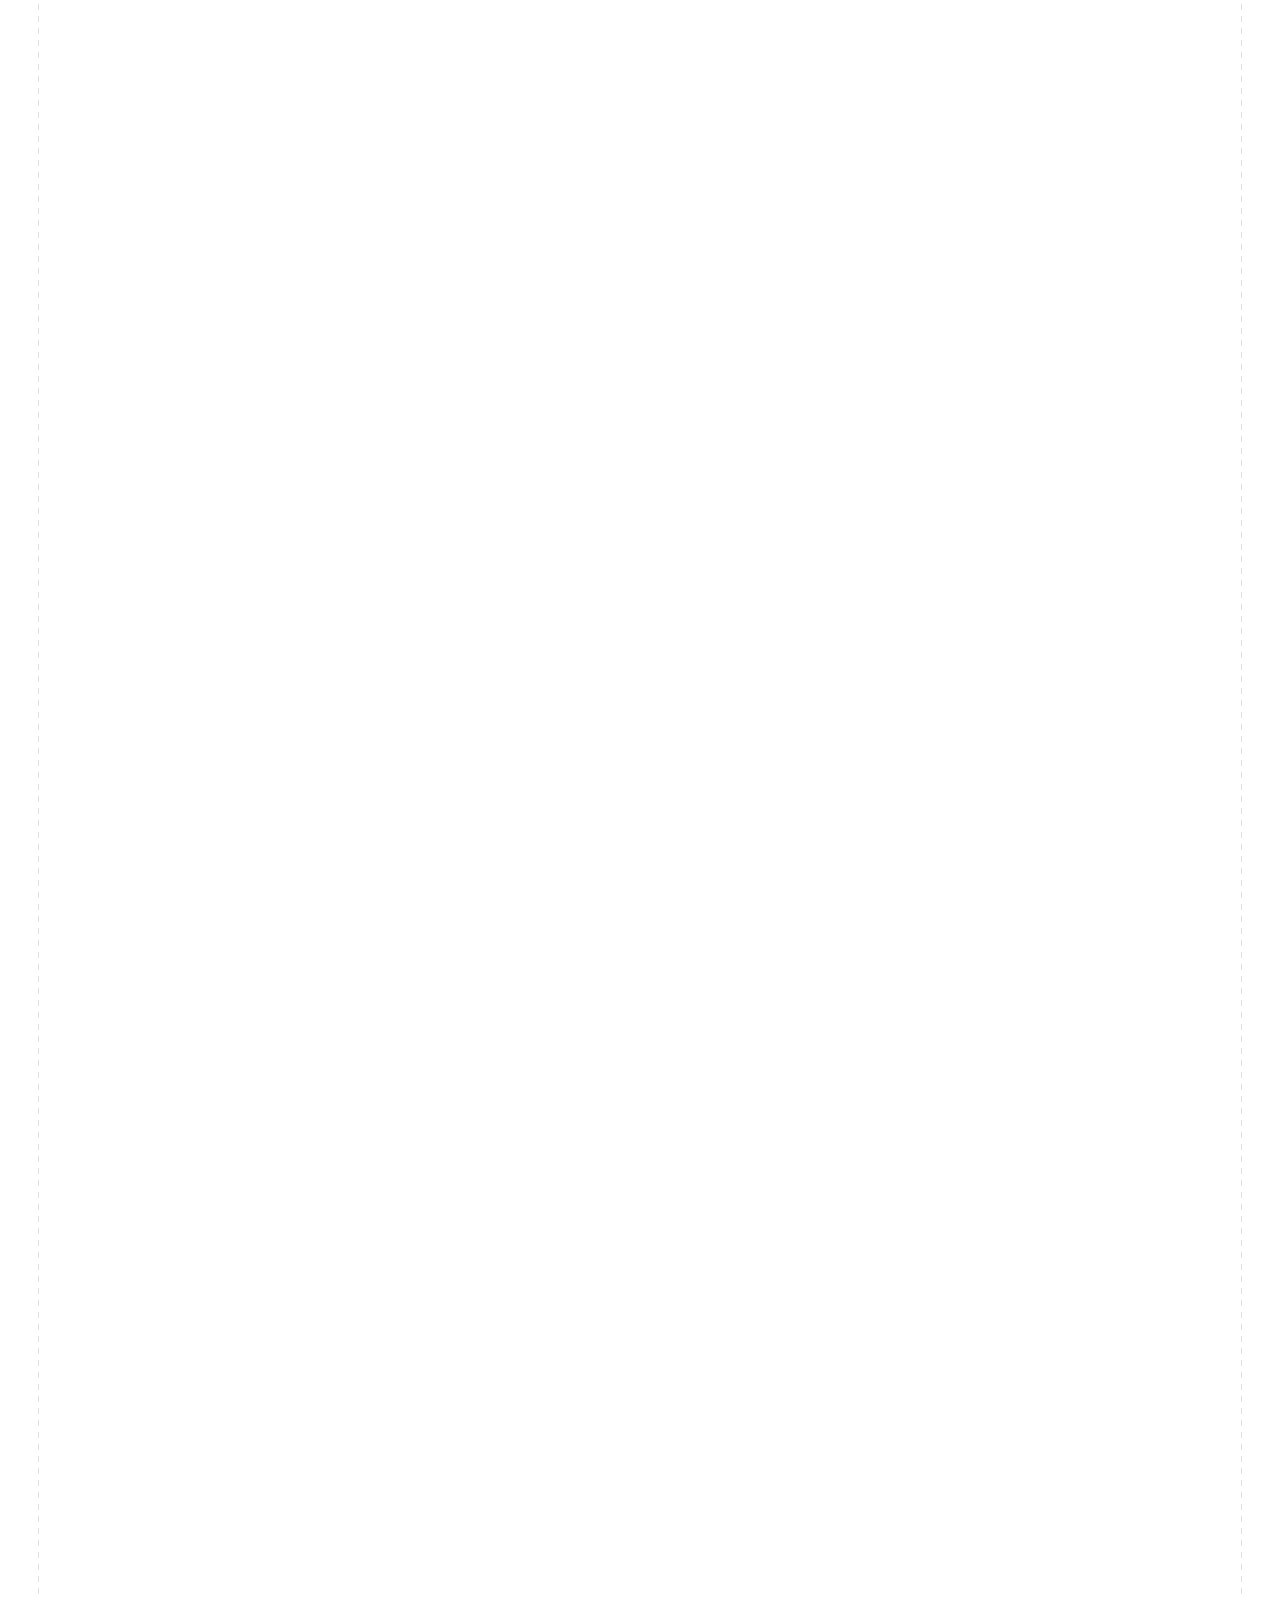
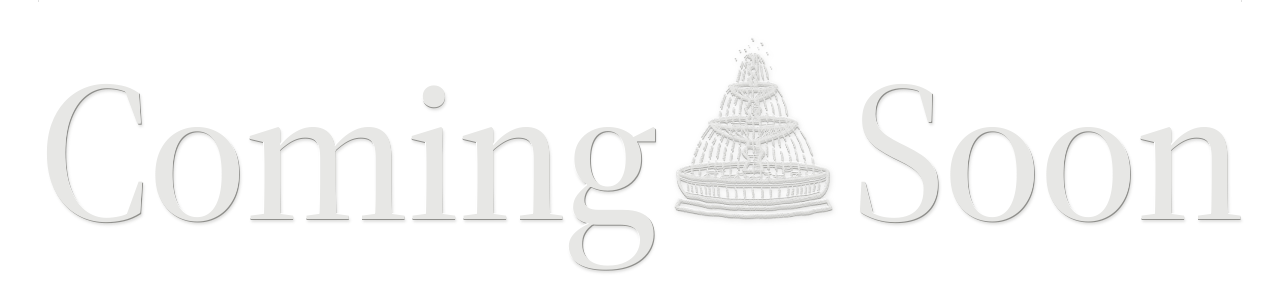
==== commit 35be0a7f: "swap in new film, fountain mark, freer water The film is replaced (picture ends at 25s) and ships as" ====
--- a/index.html
+++ b/index.html
@@ -24,7 +24,10 @@
   <meta name="twitter:title" content="Private Garden">
   <meta name="twitter:description" content="A design collective by Nithin Aruswamy">
   <meta name="twitter:image" content="https://studio.nithinaruswamy.com/assets/og.png">
-  <link rel="icon" type="image/svg+xml" href="favicon.svg">
+  <link rel="icon" type="image/png" sizes="32x32" href="favicon-32.png?v=5">
+  <link rel="icon" type="image/png" sizes="48x48" href="favicon-48.png?v=5">
+  <link rel="icon" type="image/png" sizes="192x192" href="favicon.png?v=5">
+  <link rel="apple-touch-icon" href="apple-touch-icon.png?v=5">
   <link rel="preconnect" href="https://fonts.googleapis.com">
   <link rel="preconnect" href="https://fonts.gstatic.com" crossorigin>
   <link rel="preconnect" href="https://api.fontshare.com" crossorigin>
@@ -34,7 +37,7 @@
   <link href="https://api.fontshare.com/v2/css?f[]=erode@400,500,600&display=swap" rel="stylesheet" media="print" onload="this.media='all'">
   <link href="https://fonts.googleapis.com/css2?family=Silkscreen&family=Story+Script&family=Style+Script&family=Workbench&display=swap" rel="stylesheet" media="print" onload="this.media='all'">
   <noscript><link href="https://api.fontshare.com/v2/css?f[]=erode@400,500,600&display=swap" rel="stylesheet"></noscript>
-  <link rel="stylesheet" href="style.css?v=1117143336">
+  <link rel="stylesheet" href="style.css?v=1117184123">
   <noscript><style>#intro { display: none; } body { overflow: auto !important; } .under, .garden, .foot { opacity: 1 !important; }</style></noscript>
 </head>
 <body class="intro-on">
@@ -94,23 +97,20 @@
     </div>
   </section>
 
-  <!-- footer: two words pressed into the page with a fountain between them -->
+  <!-- footer: two words pressed into the page with the fountain mark between them -->
   <footer class="end" id="end">
     <p class="end-big" id="end-big" aria-label="Coming soon">
       <span class="end-line" id="end-line" aria-hidden="true">
         <span class="w">Coming</span>
-        <svg class="end-icon" viewBox="0 0 100 100">
-          <path d="M2 79h96v6H2zM7 85h86l-4 15H11zM45 79l2-22h6l2 22zM21 50h58q-8 11-29 11t-29-11zM47.5 50l1-15h3l1 15zM34 31h32q-6 8-16 8t-16-8zM50 20.4a3.6 3.6 0 1 0 .01 0z"/>
-          <path class="jet" d="M50 19C44 5 33 12 35 27M50 19c6-14 17-7 15 8M35 34c-10 1-12 8-11 13M65 34c10 1 12 8 11 13M23 55c-12 2-14 14-13 21M77 55c12 2 14 14 13 21"/>
-        </svg>
+        <span class="end-icon"><span></span></span>
         <span class="w">Soon</span>
       </span>
     </p>
   </footer>
 
-  <script src="config.js?v=1117143336"></script>
-  <script src="fountain.js?v=1117143336"></script>
-  <script src="main.js?v=1117143336"></script>
-  <script src="work.js?v=1117143336"></script>
+  <script src="config.js?v=1117184123"></script>
+  <script src="fountain.js?v=1117184123"></script>
+  <script src="main.js?v=1117184123"></script>
+  <script src="work.js?v=1117184123"></script>
 </body>
 </html>
--- a/style.css
+++ b/style.css
@@ -80,18 +80,12 @@
 /* the title being made, over the ruler lines: for each letter a hairline (.o) draws
    the outline, the ink (.f) fades in behind it, then the hairline lifts */
 .ink { position: fixed; inset: 0; width: 100%; height: 100%; z-index: 31; pointer-events: none; overflow: visible; }
-.ink .f { fill: var(--ink); stroke: none; fill-opacity: 0; animation: ink-fill .4s cubic-bezier(.42, 0, 1, 1) calc(var(--n) + .8s) forwards; }
+.ink .f { fill: var(--ink); stroke: none; fill-opacity: 0; animation: ink-fill .34s cubic-bezier(.42, 0, 1, 1) calc(var(--n) + .68s) forwards; }
 .ink .o {
   fill: none; stroke: var(--ink); stroke-width: .6px; stroke-opacity: .2; stroke-linejoin: round;
   stroke-dasharray: var(--len); stroke-dashoffset: var(--len);
   /* the dash is far longer than the outline, so the line itself is done in about 0.6s */
-  animation: ink-draw 1.56s cubic-bezier(.42, 0, .58, 1) var(--n) forwards, ink-line .2s linear calc(var(--n) + 1.6s) forwards;
-}
-/* construction marks: plain paths, one unit long (pathLength=1) */
-.ink .c {
-  fill: none; stroke: var(--ink); stroke-width: .6px; stroke-opacity: .2; stroke-linecap: round;
-  stroke-dasharray: 1; stroke-dashoffset: 1;
-  animation: ink-draw .7s cubic-bezier(.42, 0, .58, 1) var(--n) forwards, ink-line .25s linear calc(var(--n) + 1.6s) forwards;
+  animation: ink-draw 1.33s cubic-bezier(.42, 0, .58, 1) var(--n) forwards, ink-line .17s linear calc(var(--n) + 1.36s) forwards;
 }
 @keyframes ink-draw { to { stroke-dashoffset: 0; } }
 @keyframes ink-fill { to { fill-opacity: 1; } }
@@ -173,9 +167,9 @@
   padding-top: calc(var(--title, 12vw) * .7);   /* the part of the title that shows */
 }
 /* these arrive once the title has moved up to the top (straight away if there was no intro) */
-.under, .garden, .quote, .bio, .foot { opacity: 0; transition: opacity 1.1s ease 1.2s; }
-body.snap .under, body.snap .garden, body.snap .quote, body.snap .bio, body.snap .foot { transition-delay: 0s; }
-body.live .under, body.live .garden, body.live .quote, body.live .bio, body.live .foot { opacity: 1; }
+.under, .garden, .wash, .quote, .bio, .foot { opacity: 0; transition: opacity 1.1s ease 1.2s; }
+body.snap .under, body.snap .garden, body.snap .wash, body.snap .quote, body.snap .bio, body.snap .foot { transition-delay: 0s; }
+body.live .under, body.live .garden, body.live .wash, body.live .quote, body.live .bio, body.live .foot { opacity: 1; }
 
 .under {
   display: flex; justify-content: flex-end; align-items: baseline; gap: 2rem;
@@ -187,8 +181,10 @@
 
 /* the fountain takes everything that is left */
 .garden { flex: 1 1 0; min-height: 0; position: relative; margin: .6rem 0 3.4rem; }
-.garden svg, .garden canvas { position: absolute; left: 0; right: 0; bottom: 0; width: 100%; height: 100%; display: block; overflow: visible; }
-.garden canvas { pointer-events: none; }
+.garden svg { position: absolute; left: 0; right: 0; bottom: 0; width: 100%; height: 100%; display: block; overflow: visible; }
+/* the water: a canvas over the whole first screen, so nothing cuts it off. over the drawing, under every word */
+.wash { position: absolute; inset: 0; width: 100%; height: 100%; z-index: 1; pointer-events: none; }
+.quote, .bio, .foot { z-index: 2; }
 
 .quote {
   position: absolute; left: 3vw; top: 46%; width: min(17rem, 21vw); margin: 0;
@@ -252,12 +248,12 @@
 
 /* fountain: pencil drawing (svg) with live water over it (canvas).
    a still noise mask breaks the lines up like graphite on paper. */
-.garden {
+.garden, .wash {
   -webkit-mask-image: var(--graphite); mask-image: var(--graphite);
   -webkit-mask-size: 260px; mask-size: 260px;
   --graphite: url("data:image/svg+xml;utf8,<svg xmlns='http://www.w3.org/2000/svg' width='260' height='260'><filter id='n'><feTurbulence type='fractalNoise' baseFrequency='1.15' numOctaves='2' stitchTiles='stitch'/><feColorMatrix values='0 0 0 0 0  0 0 0 0 0  0 0 0 0 0  0 0 0 -2.6 2.15'/></filter><rect width='100%' height='100%' filter='url(%23n)'/></svg>");
-  touch-action: pan-y;
-}
+}
+.garden { touch-action: pan-y; }
 #fountain path {
   fill: none; stroke: #232323; stroke-linecap: round; stroke-linejoin: round;
   stroke-dasharray: 1 1; stroke-dashoffset: 1;
@@ -311,18 +307,24 @@
 /* the two words are almost the colour of the page. a hard light edge up and to the left
    and a hard dark edge down and to the right make them read as pressed out of the paper. */
 .end-big {
-  --lift: -.0032em -.0048em 0 #fff; --drop: .0032em .0048em 0 rgba(112, 112, 108, .62);
+  --lift: -.0044em -.0064em 0 #fff; --drop: .0044em .0064em 0 rgba(104, 104, 100, .68);
+  --soft: .009em .014em .014em rgba(96, 96, 92, .2);
   margin: 0 -3vw; padding-bottom: .2em; text-align: center; white-space: nowrap;
   font-family: var(--serif); font-weight: 480; font-size: 15vw; line-height: 1.02; letter-spacing: -.02em;
-  color: #e7e7e5; text-shadow: var(--lift), var(--drop);
+  color: #e7e7e5; text-shadow: var(--lift), var(--drop), var(--soft);
 }
 .end-line { display: inline-flex; align-items: baseline; gap: .1em; }
 .end-big i { display: inline-block; font-style: normal; }
+/* the fountain mark, pressed in like the letters. the drawing is a mask, so it takes the letters' colour;
+   the shadows go on the outer box because a mask would cut them off */
 .end-icon {
-  width: .78em; height: .78em; flex: none; overflow: visible; fill: currentColor;
-  filter: drop-shadow(-.0032em -.0048em 0 #fff) drop-shadow(.0032em .0048em 0 rgba(112, 112, 108, .62));
-}
-.end-icon .jet { fill: none; stroke: currentColor; stroke-width: 2.6; stroke-linecap: round; }
+  display: inline-block; width: .8em; height: .917em; flex: none;
+  filter: drop-shadow(-.0044em -.0064em 0 #fff) drop-shadow(.0044em .0064em 0 rgba(104, 104, 100, .68)) drop-shadow(.009em .014em .014em rgba(96, 96, 92, .2));
+}
+.end-icon span {
+  display: block; width: 100%; height: 100%; background: currentColor;
+  -webkit-mask: url("assets/logo.webp?v=1") center / contain no-repeat; mask: url("assets/logo.webp?v=1") center / contain no-repeat;
+}
 /* the whole line rises from under the bottom edge when the footer scrolls into view */
 .end-big i, .end-icon { opacity: 0; transform: translateY(1.1em); transition: opacity .5s ease, transform 1.2s cubic-bezier(.16, .84, .24, 1); }
 .end-big.in i, .end-big.in .end-icon { opacity: 1; transform: none; }
@@ -333,8 +335,8 @@
   #site { height: auto; min-height: 100svh; padding-bottom: 4.5rem; }
   .under { padding: 0 6vw; font-size: 12px; }
   .garden { flex: 0 0 auto; height: min(92vw, 62svh); margin: 1.5rem 0 0; }
-  .quote { position: static; width: auto; padding: 0 12vw; margin: 1.6rem 0 0; text-align: center; }
-  .bio { position: static; padding: 0 8vw; margin: 2rem 0 0; text-align: center; }
+  .quote { position: relative; left: auto; top: auto; width: auto; padding: 0 12vw; margin: 1.6rem 0 0; text-align: center; }
+  .bio { position: relative; right: auto; top: auto; padding: 0 8vw; margin: 2rem 0 0; text-align: center; }
   .bio p span { white-space: normal; }
   .x { left: 6vw; } .replay { right: 6vw; }
   .end { padding: 7vh 6vw 0; }
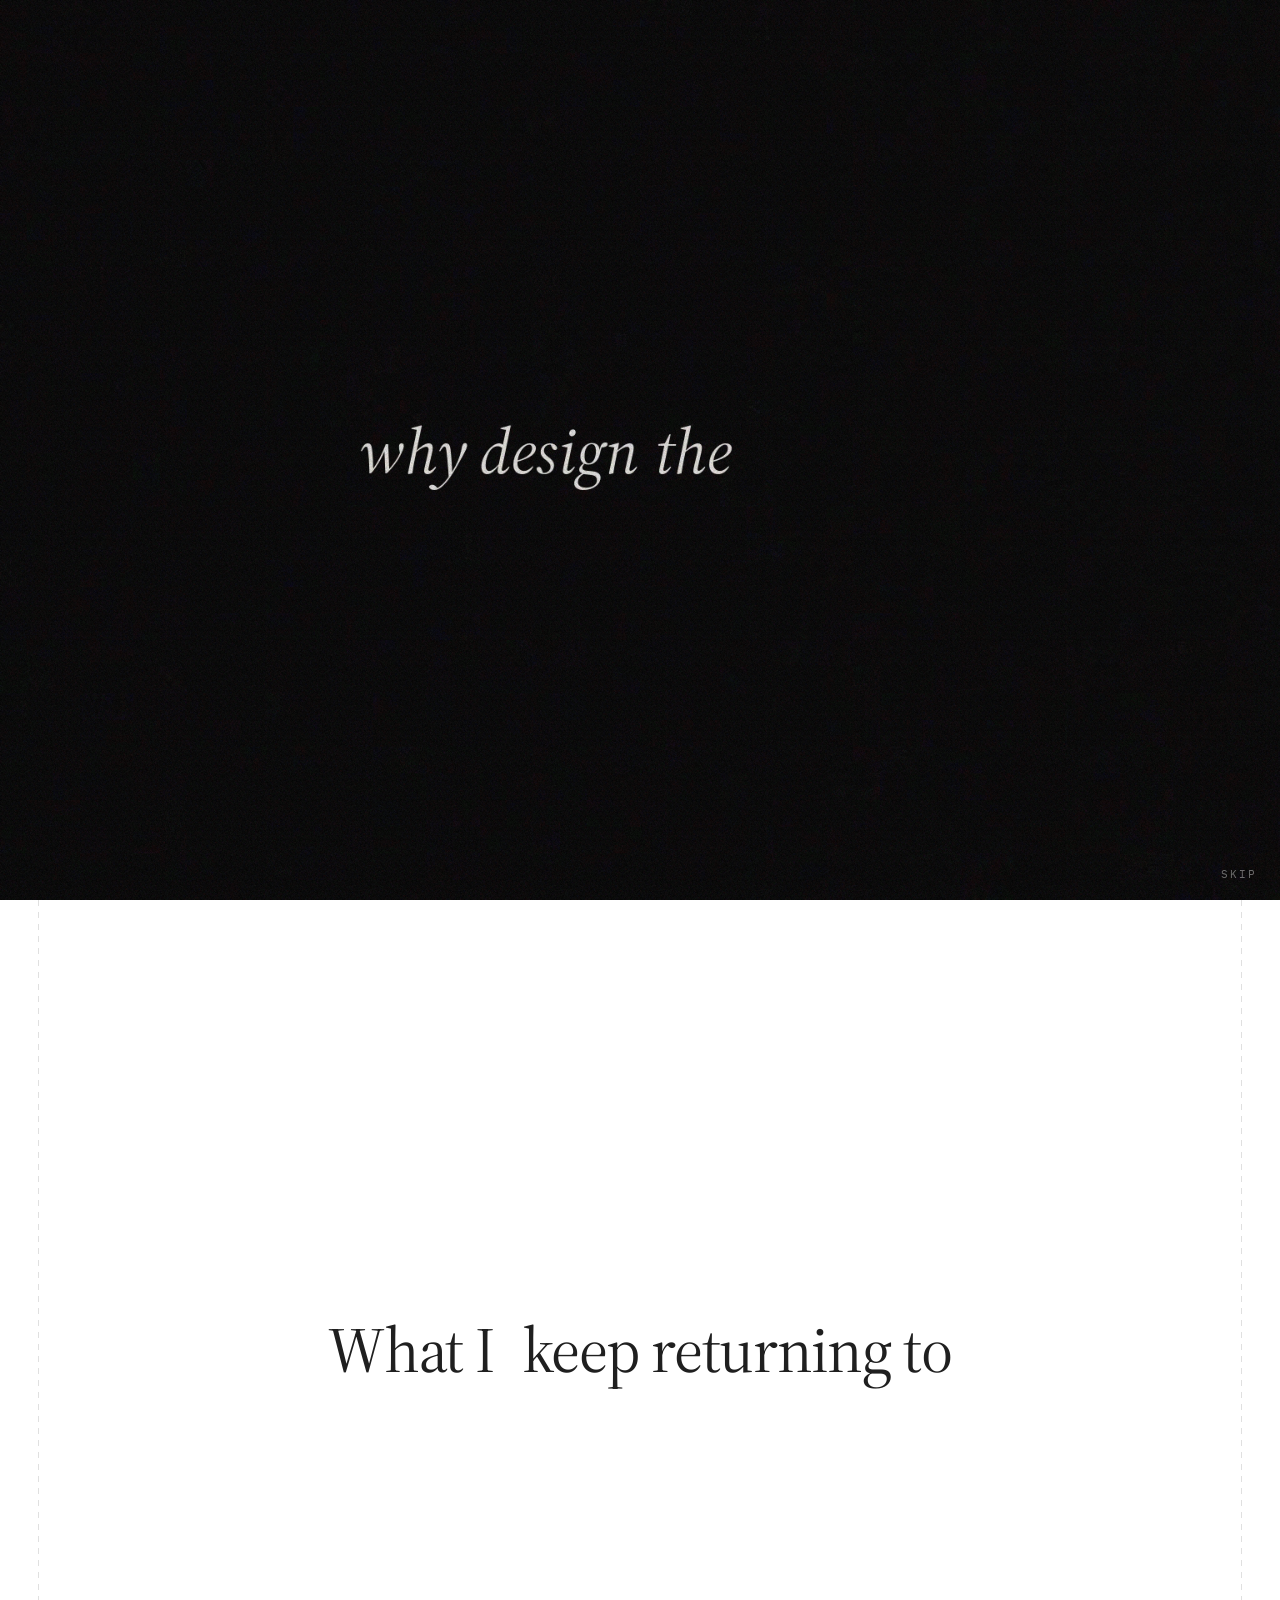
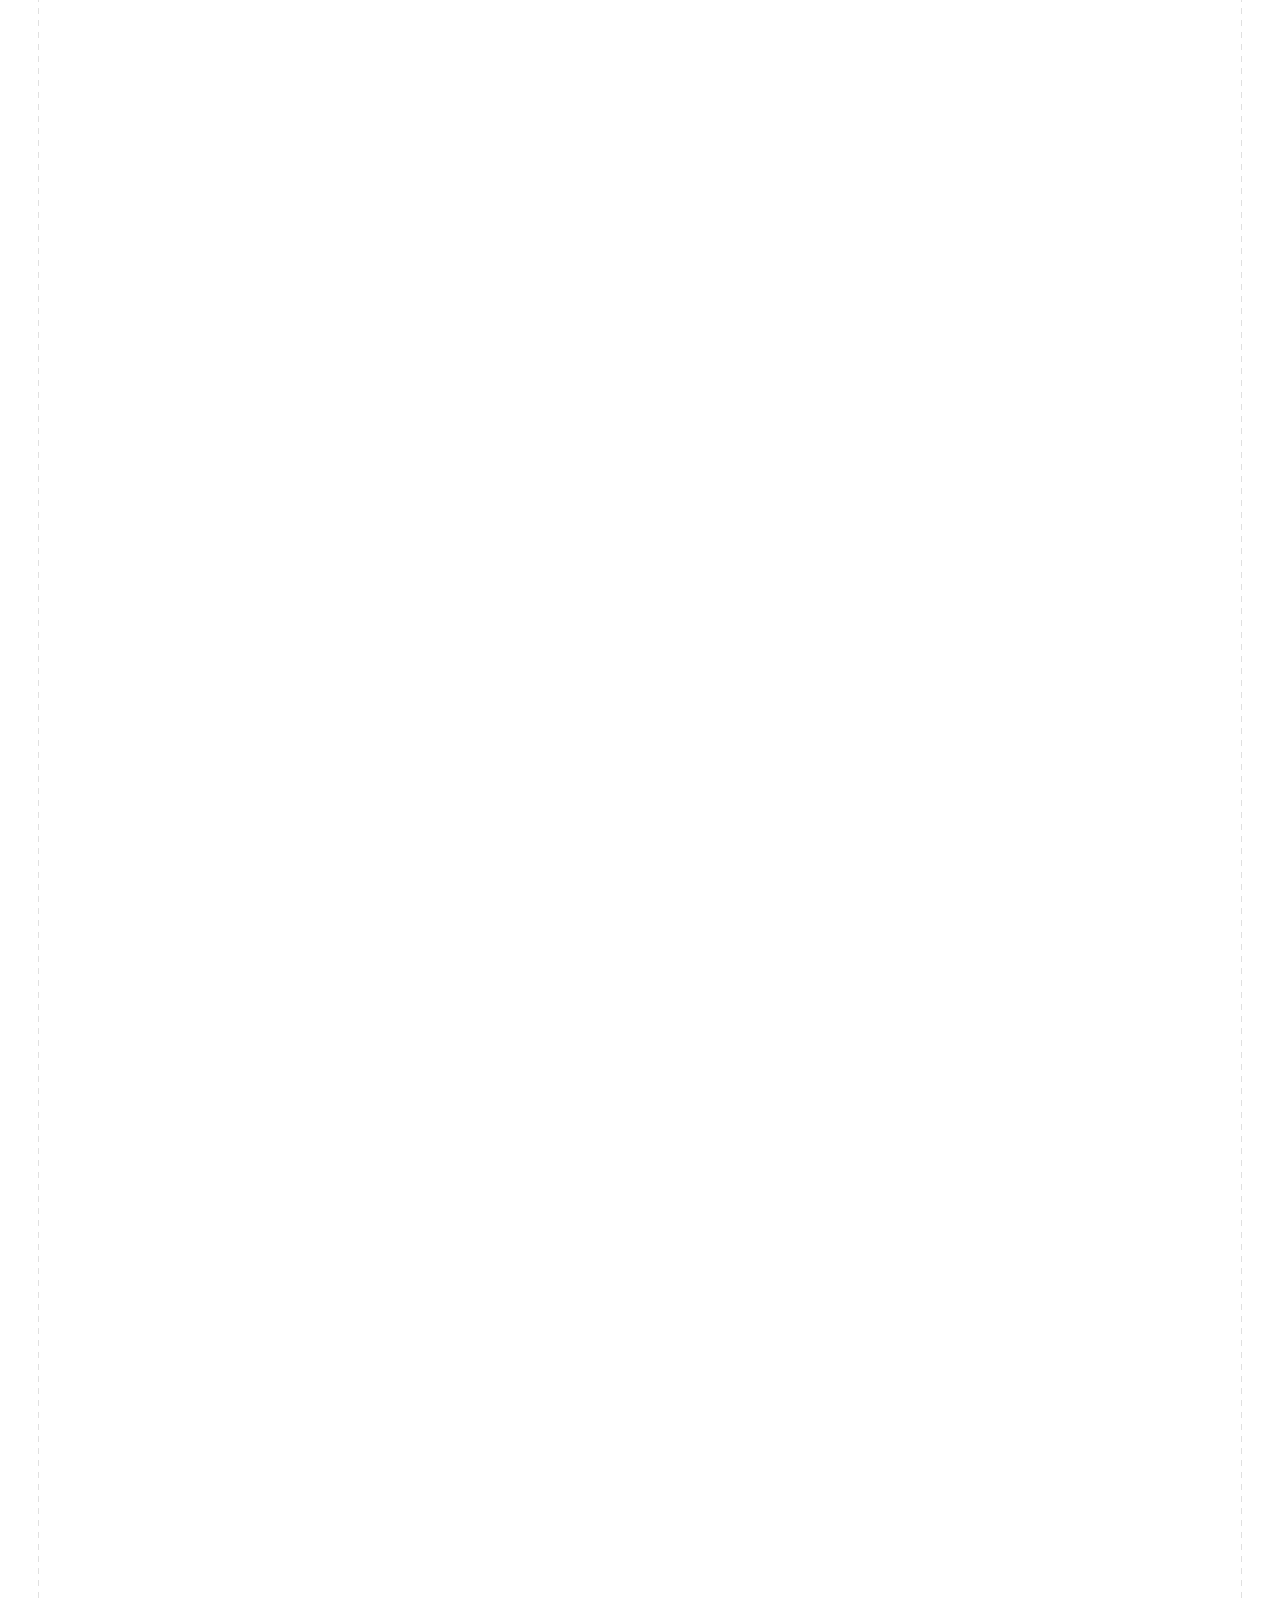
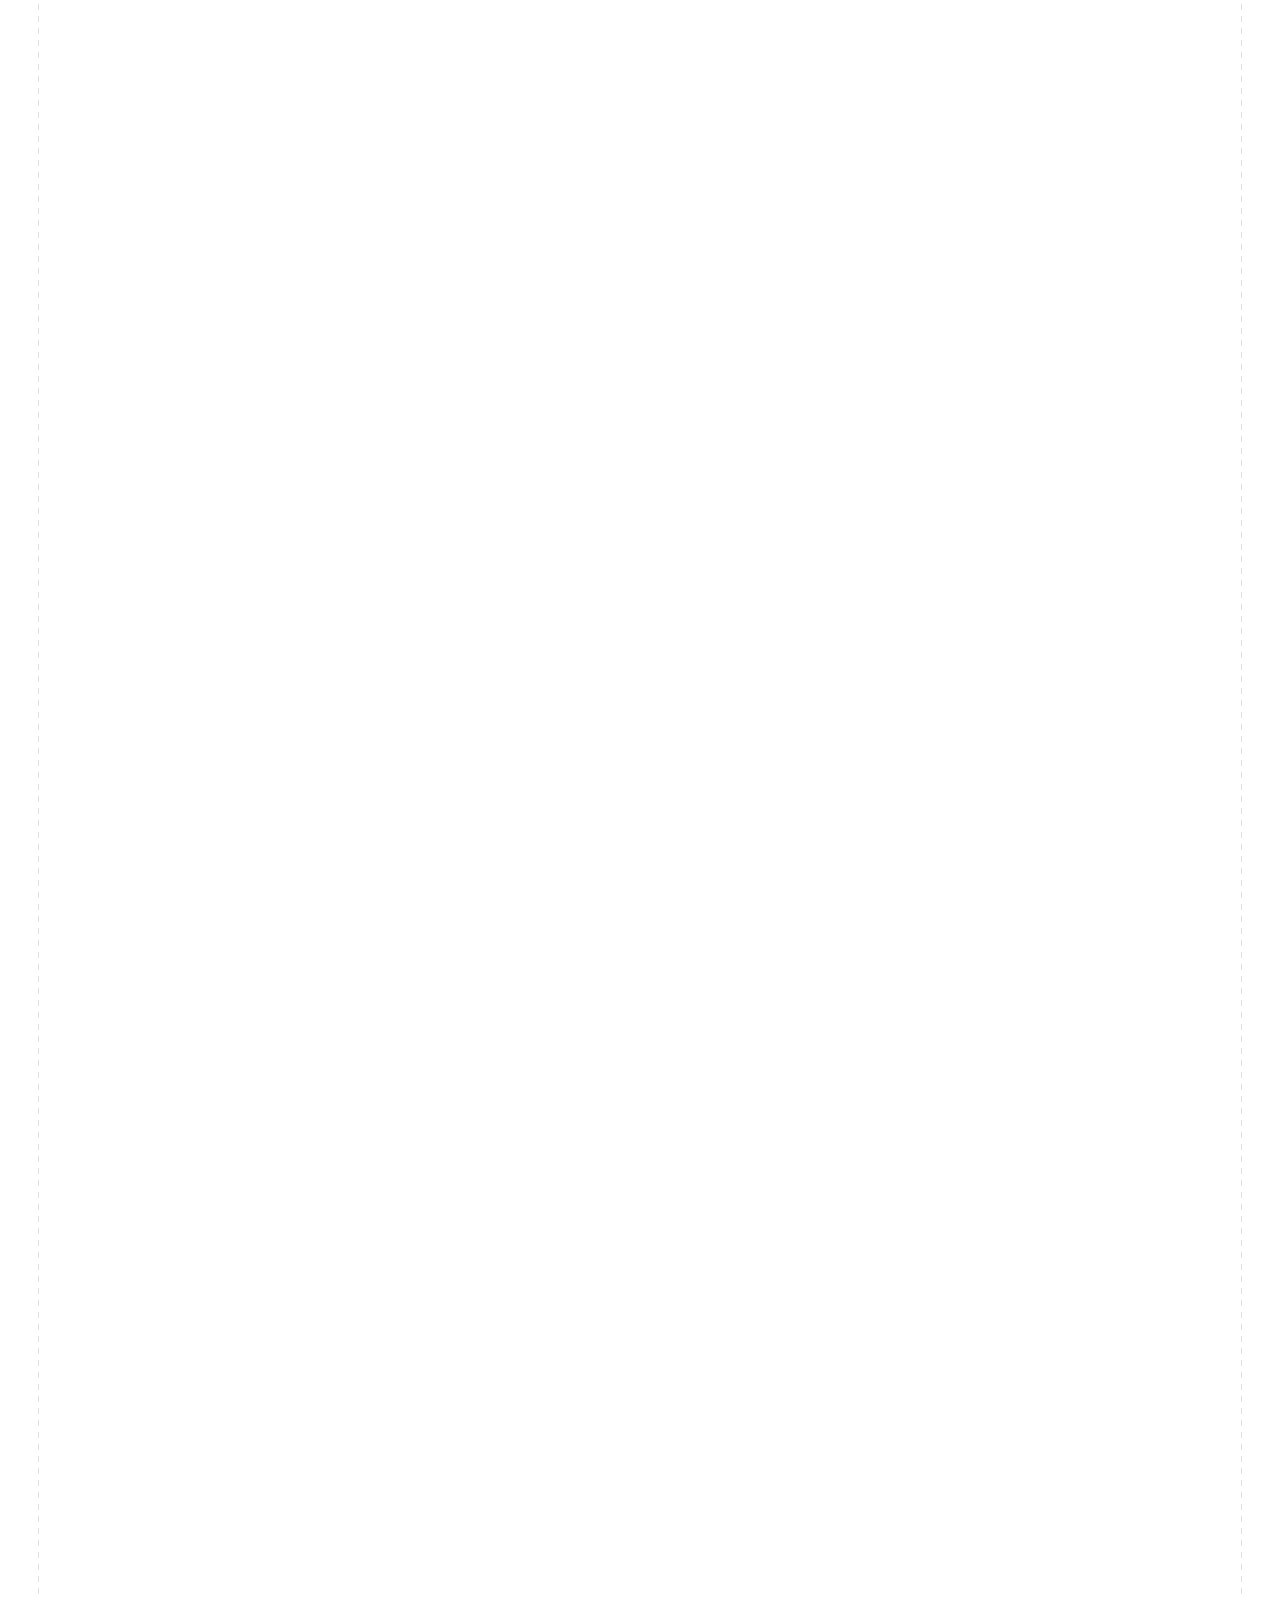
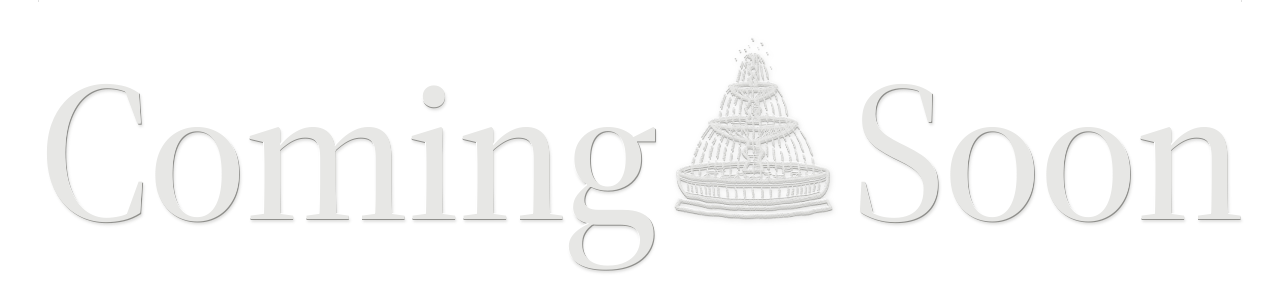
==== commit f38f7791: "let the film load before everything else Photos, the bio and hover faces and the footer mark wait un" ====
--- a/index.html
+++ b/index.html
@@ -33,11 +33,12 @@
   <link rel="preconnect" href="https://api.fontshare.com" crossorigin>
   <!-- the faces the page is set in -->
   <link href="https://fonts.googleapis.com/css2?family=Host+Grotesk:wght@300..800&family=IBM+Plex+Mono&family=Source+Serif+4:ital,opsz,wght@0,8..60,200..900;1,8..60,200..900&display=swap" rel="stylesheet">
-  <!-- the bio face and the four the title letters change to on hover: these load without holding the page up -->
-  <link href="https://api.fontshare.com/v2/css?f[]=erode@400,500,600&display=swap" rel="stylesheet" media="print" onload="this.media='all'">
-  <link href="https://fonts.googleapis.com/css2?family=Silkscreen&family=Story+Script&family=Style+Script&family=Workbench&display=swap" rel="stylesheet" media="print" onload="this.media='all'">
+  <!-- the bio face and the four the title letters change to on hover: main.js switches these on
+       once the film has a head start (the hover faces never on a phone) -->
+  <link href="https://api.fontshare.com/v2/css?f[]=erode@400,500,600&display=swap" rel="stylesheet" media="print" data-late>
+  <link href="https://fonts.googleapis.com/css2?family=Silkscreen&family=Story+Script&family=Style+Script&family=Workbench&display=swap" rel="stylesheet" media="print" data-late="hover">
   <noscript><link href="https://api.fontshare.com/v2/css?f[]=erode@400,500,600&display=swap" rel="stylesheet"></noscript>
-  <link rel="stylesheet" href="style.css?v=1117184123">
+  <link rel="stylesheet" href="style.css?v=1117191949">
   <noscript><style>#intro { display: none; } body { overflow: auto !important; } .under, .garden, .foot { opacity: 1 !important; }</style></noscript>
 </head>
 <body class="intro-on">
@@ -108,9 +109,9 @@
     </p>
   </footer>
 
-  <script src="config.js?v=1117184123"></script>
-  <script src="fountain.js?v=1117184123"></script>
-  <script src="main.js?v=1117184123"></script>
-  <script src="work.js?v=1117184123"></script>
+  <script src="config.js?v=1117191949"></script>
+  <script src="fountain.js?v=1117191949"></script>
+  <script src="main.js?v=1117191949"></script>
+  <script src="work.js?v=1117191949"></script>
 </body>
 </html>
--- a/style.css
+++ b/style.css
@@ -321,8 +321,10 @@
   display: inline-block; width: .8em; height: .917em; flex: none;
   filter: drop-shadow(-.0044em -.0064em 0 #fff) drop-shadow(.0044em .0064em 0 rgba(104, 104, 100, .68)) drop-shadow(.009em .014em .014em rgba(96, 96, 92, .2));
 }
-.end-icon span {
-  display: block; width: 100%; height: 100%; background: currentColor;
+.end-icon span { display: block; width: 100%; height: 100%; }
+/* fetched late, with the photos */
+body.late .end-icon span {
+  background: currentColor;
   -webkit-mask: url("assets/logo.webp?v=1") center / contain no-repeat; mask: url("assets/logo.webp?v=1") center / contain no-repeat;
 }
 /* the whole line rises from under the bottom edge when the footer scrolls into view */
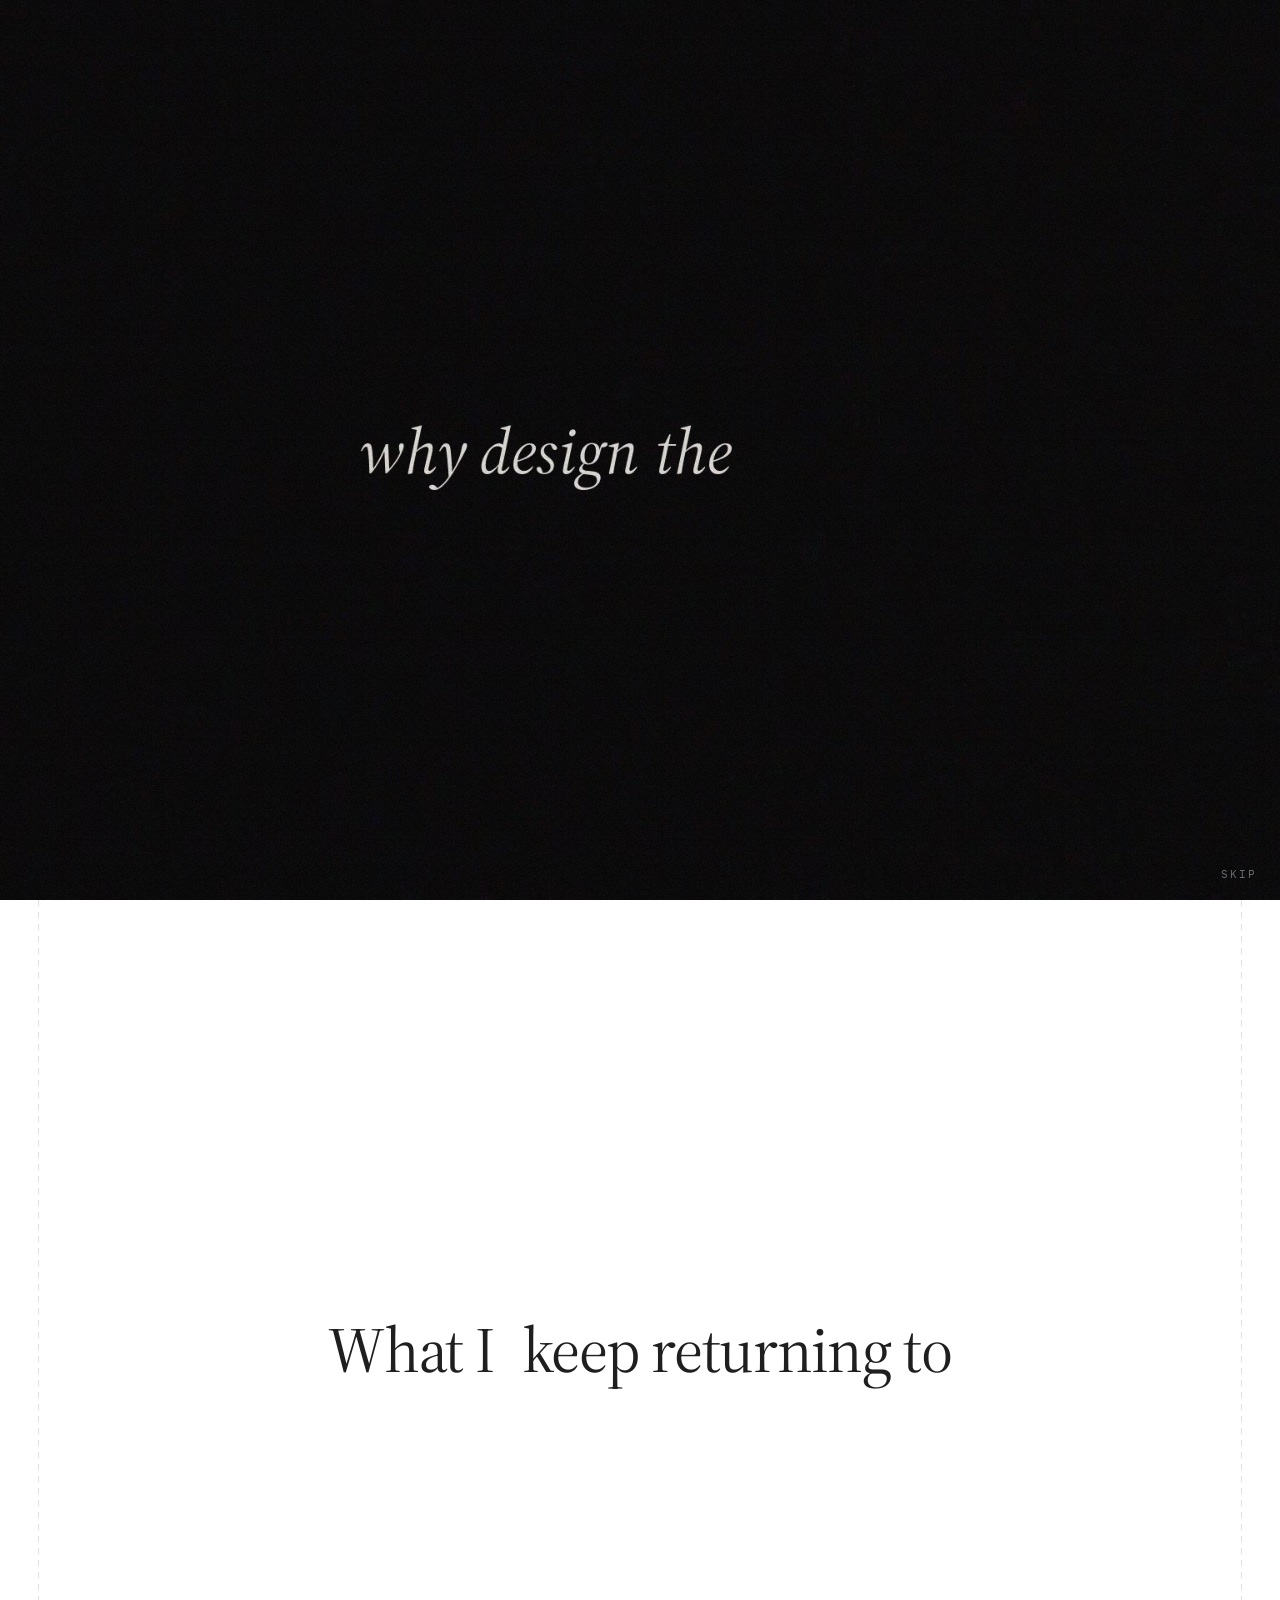
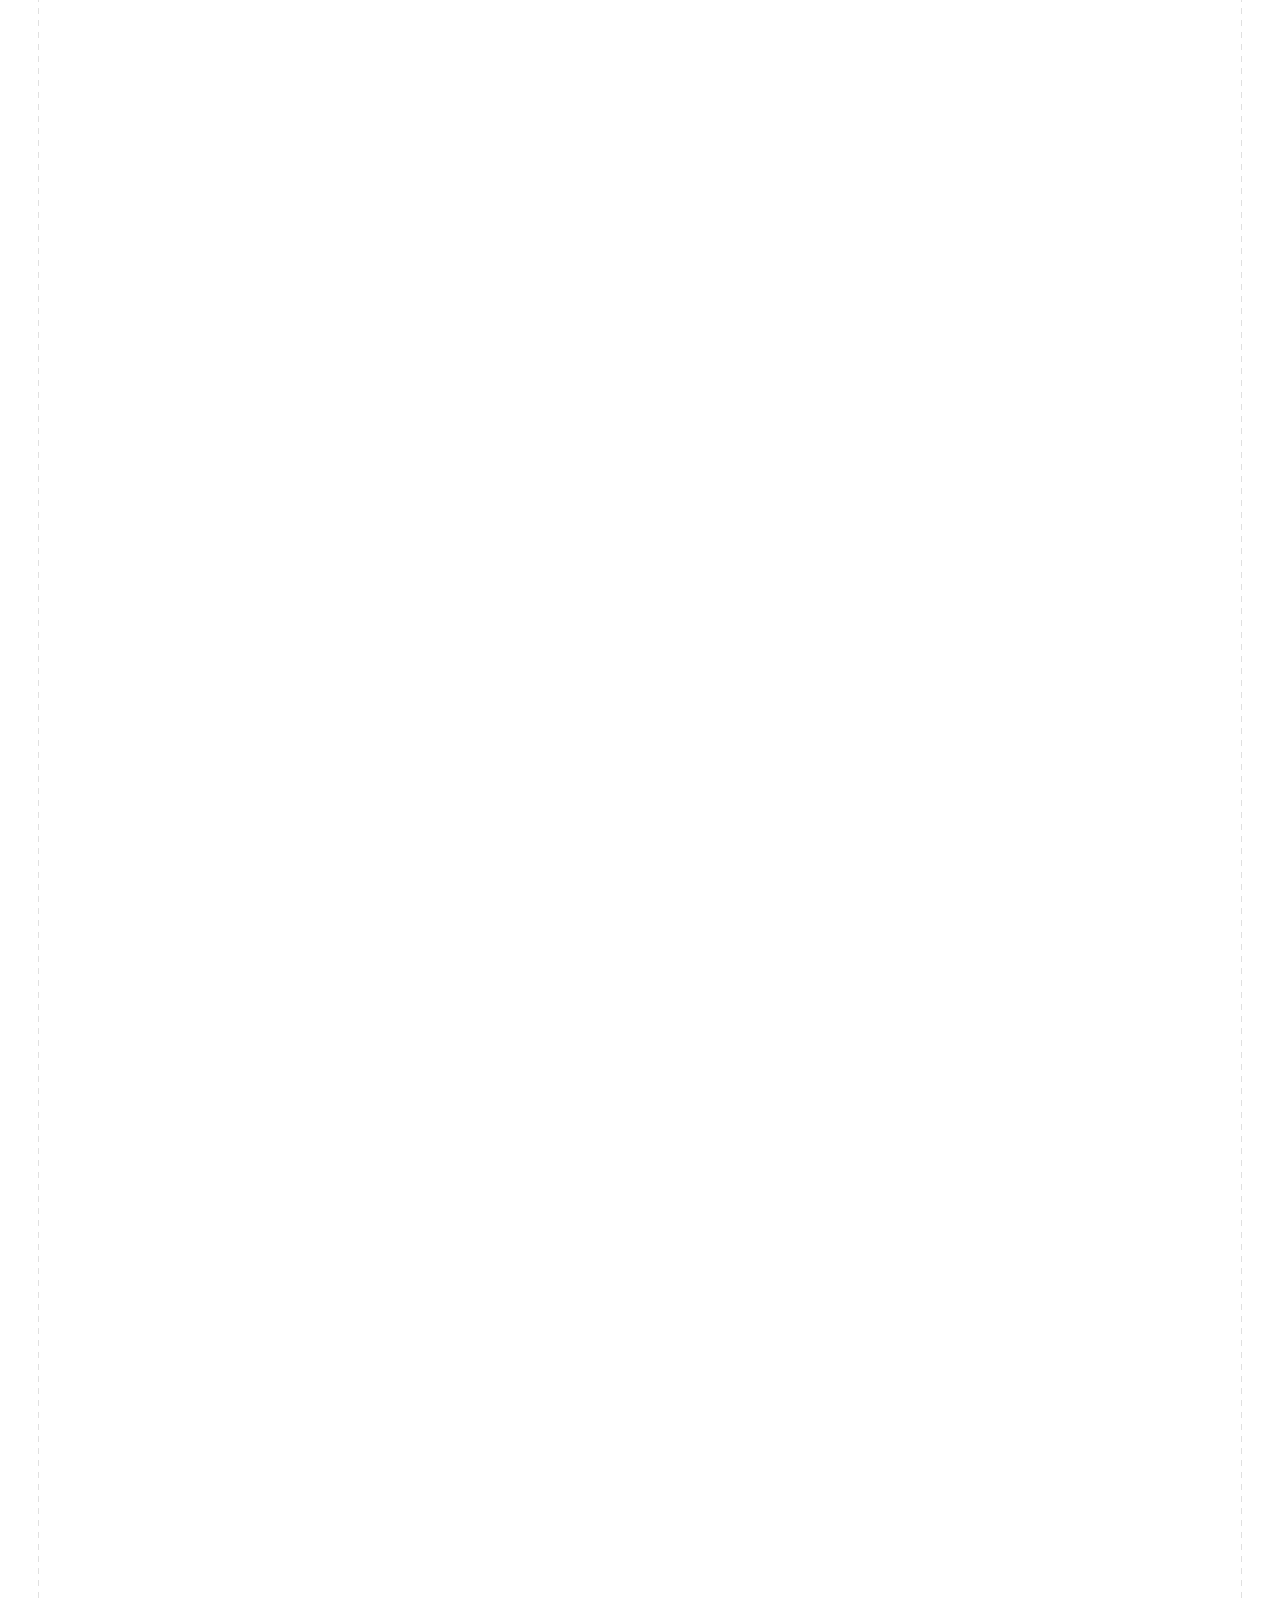
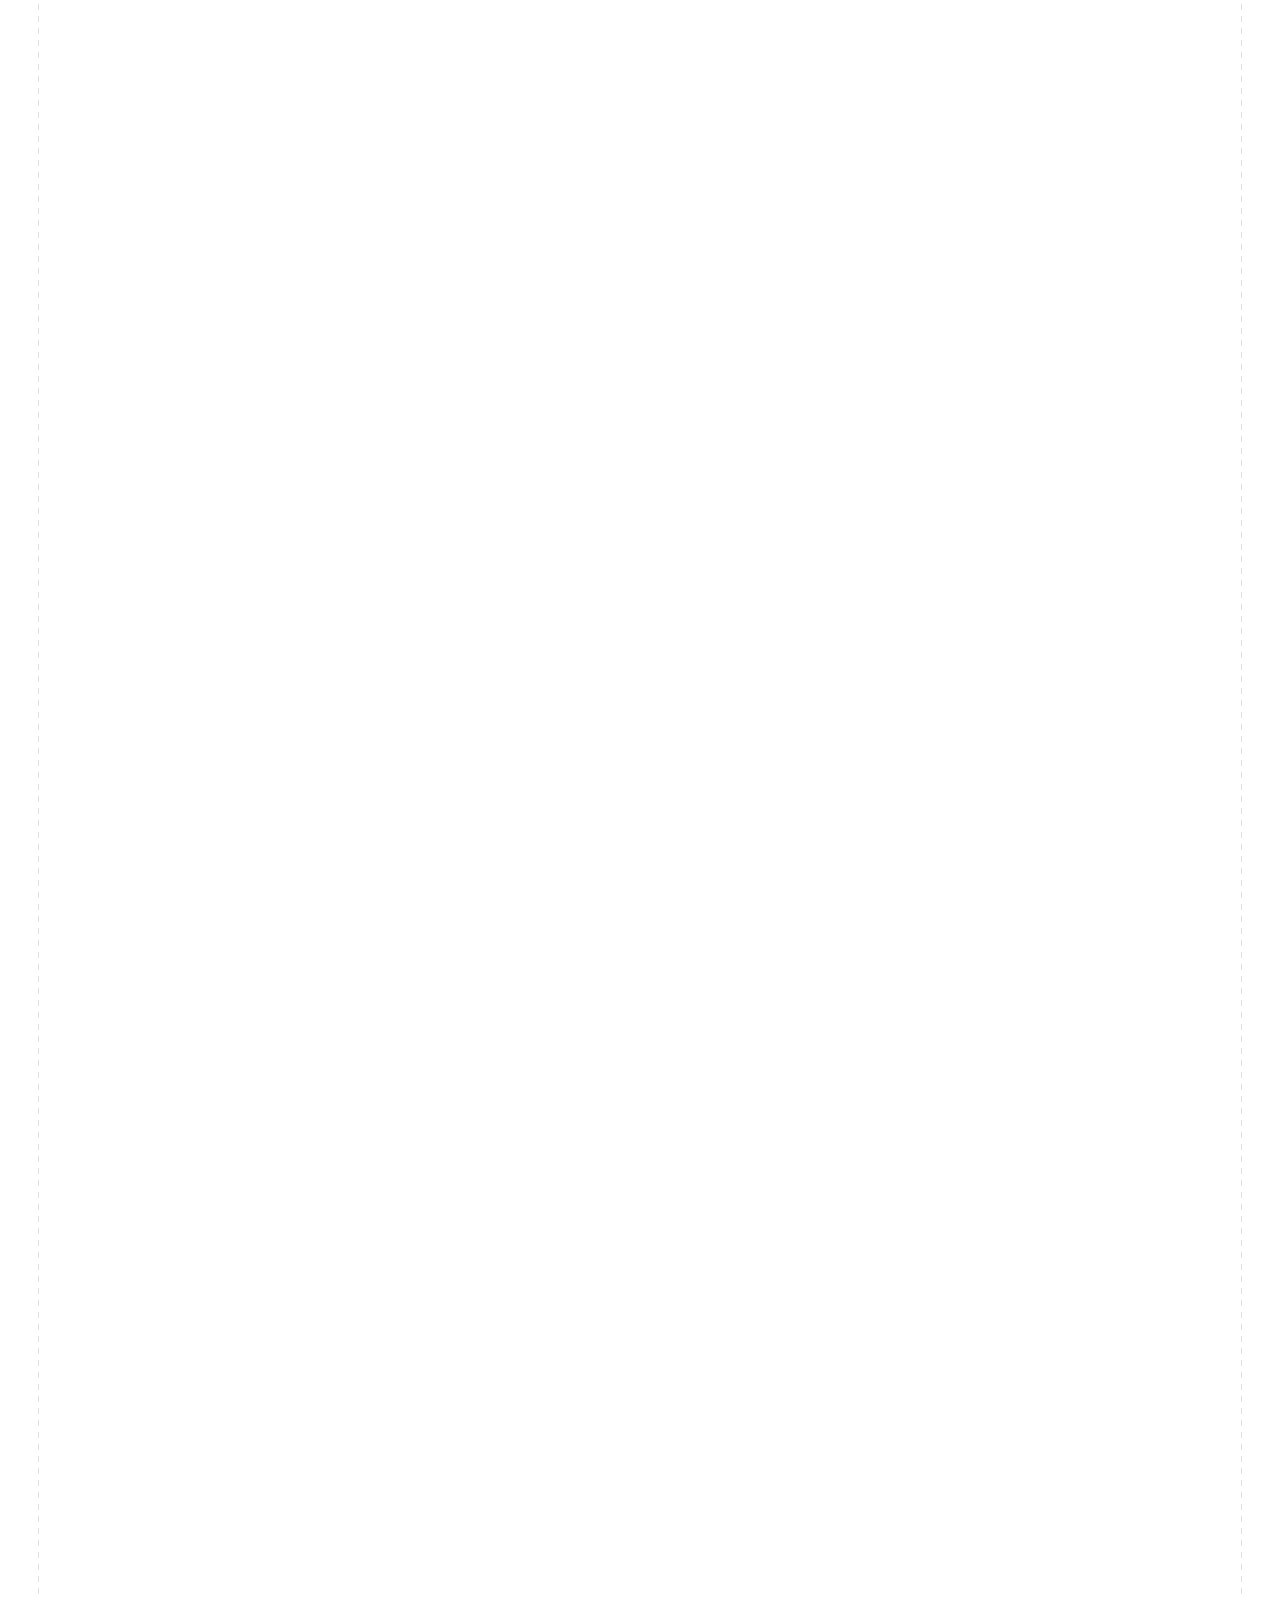
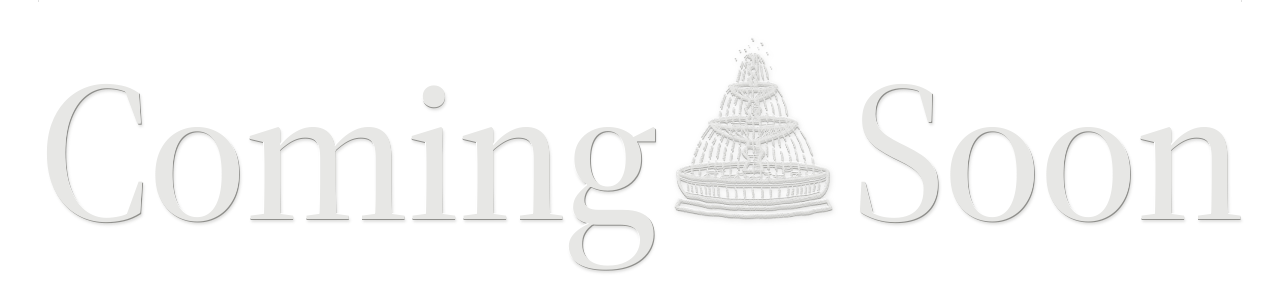
==== commit 79c166da: "add twenty pictures to the work stack and curve it" ====
--- a/index.html
+++ b/index.html
@@ -38,7 +38,7 @@
   <link href="https://api.fontshare.com/v2/css?f[]=erode@400,500,600&display=swap" rel="stylesheet" media="print" data-late>
   <link href="https://fonts.googleapis.com/css2?family=Silkscreen&family=Story+Script&family=Style+Script&family=Workbench&display=swap" rel="stylesheet" media="print" data-late="hover">
   <noscript><link href="https://api.fontshare.com/v2/css?f[]=erode@400,500,600&display=swap" rel="stylesheet"></noscript>
-  <link rel="stylesheet" href="style.css?v=1117191949">
+  <link rel="stylesheet" href="style.css?v=1118092429">
   <noscript><style>#intro { display: none; } body { overflow: auto !important; } .under, .garden, .foot { opacity: 1 !important; }</style></noscript>
 </head>
 <body class="intro-on">
@@ -109,9 +109,9 @@
     </p>
   </footer>
 
-  <script src="config.js?v=1117191949"></script>
-  <script src="fountain.js?v=1117191949"></script>
-  <script src="main.js?v=1117191949"></script>
-  <script src="work.js?v=1117191949"></script>
+  <script src="config.js?v=1118092429"></script>
+  <script src="fountain.js?v=1118092429"></script>
+  <script src="main.js?v=1118092429"></script>
+  <script src="work.js?v=1118092429"></script>
 </body>
 </html>
--- a/style.css
+++ b/style.css
@@ -296,7 +296,7 @@
 .work.still .work-stage { position: static; height: auto; overflow: visible; }
 .work.still .work-word { position: static; display: inline; font-size: clamp(28px, 4vw, 56px); }
 .work.still .work-space { position: static; width: auto; height: auto; display: grid; grid-template-columns: repeat(auto-fill, minmax(160px, 1fr)); gap: 3rem 1.5rem; margin-top: 3rem; }
-.work.still .work-card { position: relative; translate: none; opacity: 1; width: auto; aspect-ratio: 16 / 9; }
+.work.still .work-card { position: relative; translate: none; opacity: 1; width: auto; }
 .work.still .work-cap { opacity: 1; }
 
 /* ---------- footer ---------- */
